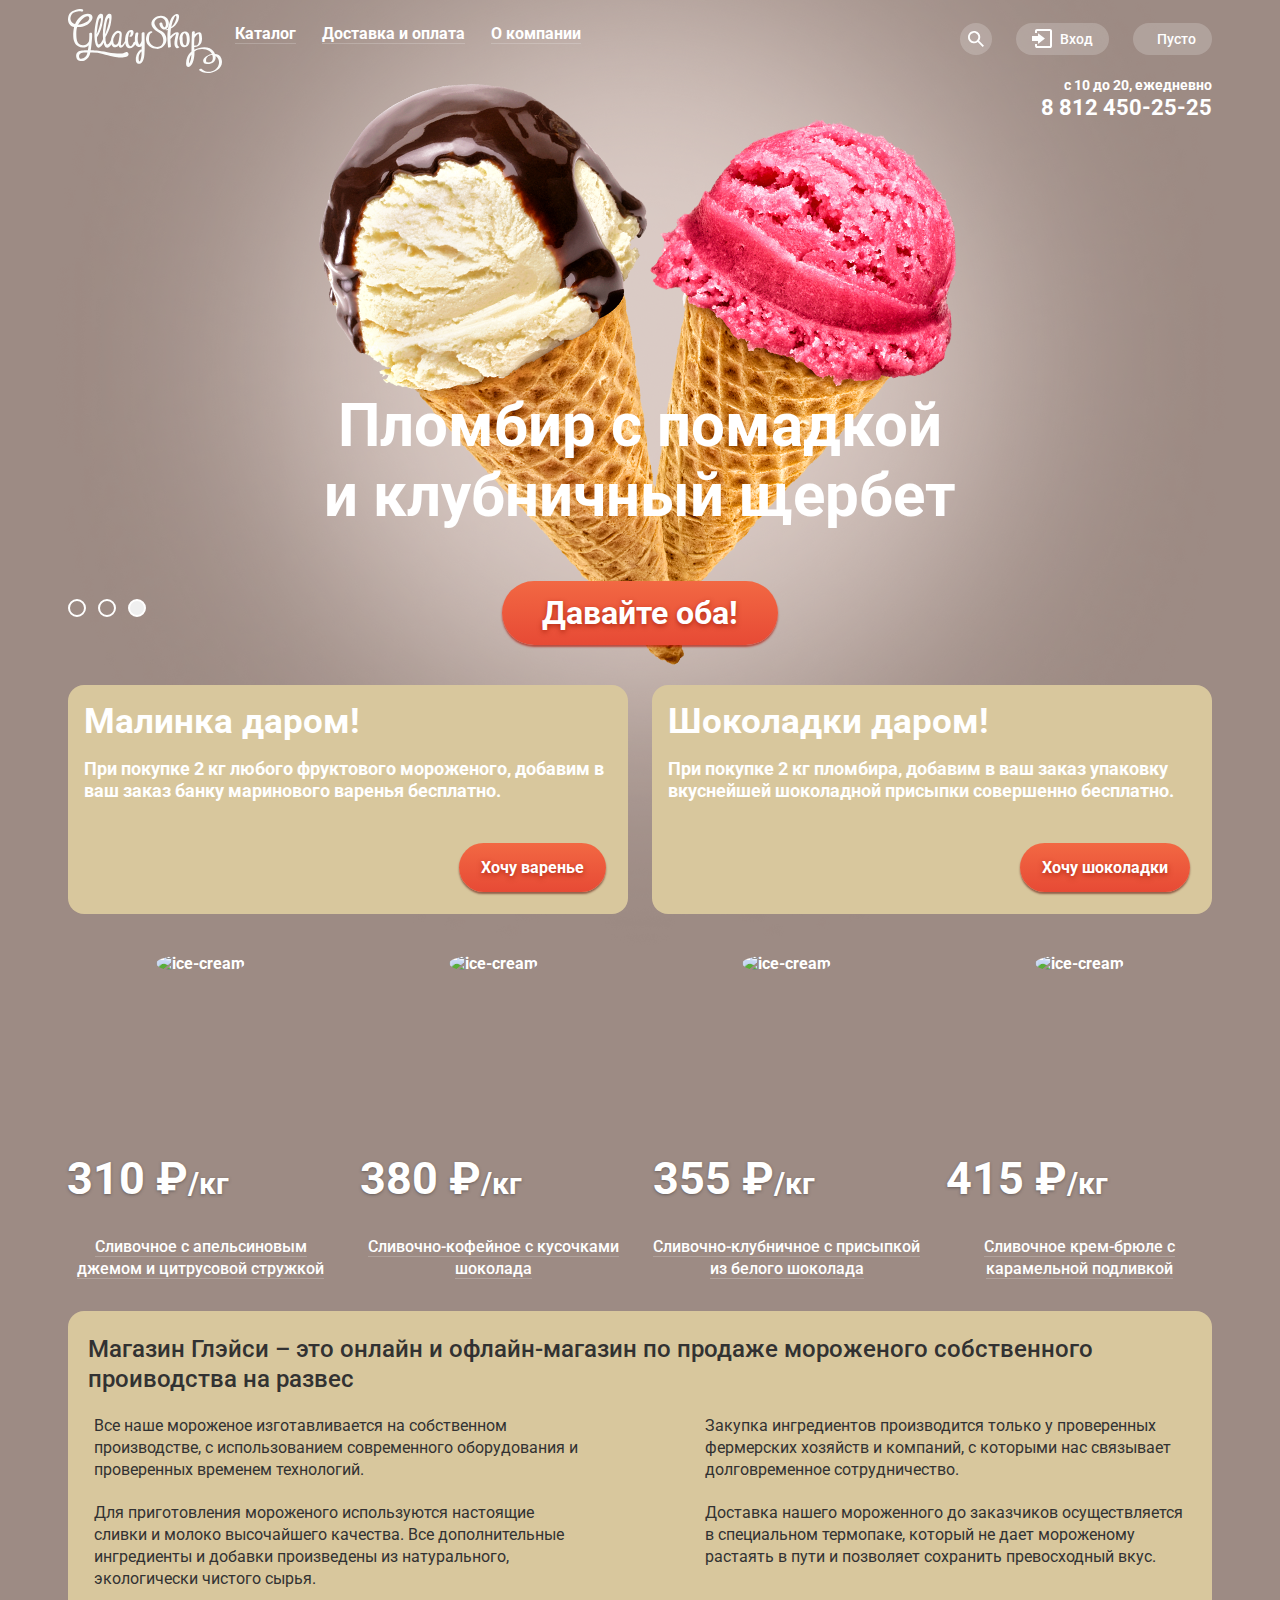
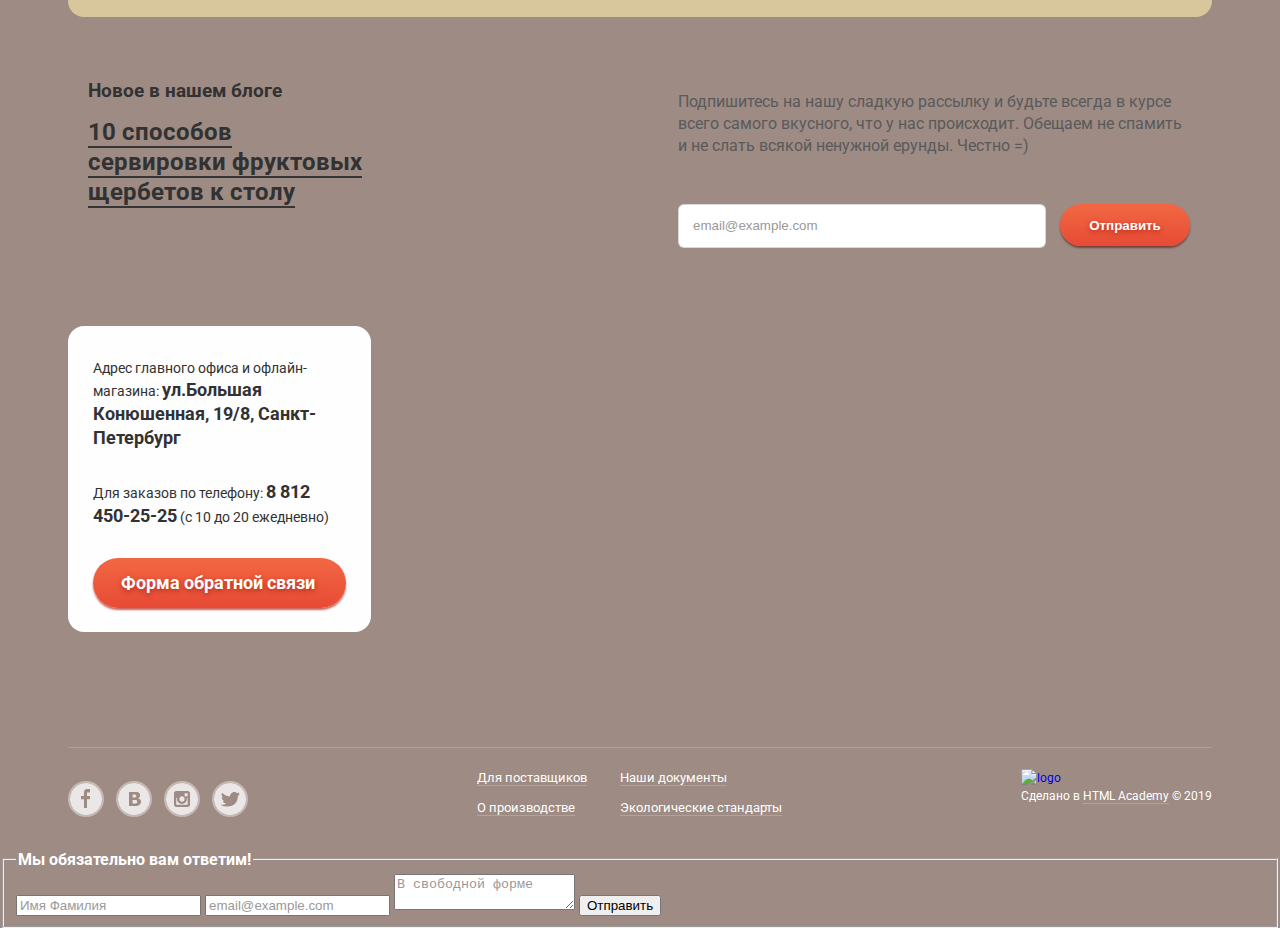
==== index.html @ 6322862e "Исправил недочеты от наставника 2" ====
<!DOCTYPE html>
<html lang="ru">
  <head>
    <meta charset="utf-8">
    <title>HTML Academy: Глейси</title>
    <link href="https://fonts.googleapis.com/css2?family=Roboto:wght@400;500;700&display=swap" rel="stylesheet">
    <link rel="stylesheet" href="css/normalize.css">
    <link rel="stylesheet" href="css/style.css">
  </head>
  <body>
    <div class="bg-image">
      <header>
        <div class="wrapper">
          <div class="container">
            <a>
              <img src="img/logo.svg" alt="logo" width="154" height="64">
            </a>
            <nav>
              <ul class="header-navigation">
                <li class="nav-items">
                  <a href="#" class="nav-item">Каталог</a>
                  <ul class="catalog-list">
                    <li><a href="#">Новинки</a></li>
                    <li><a href="catalog.html">Сливочное</a></li>
                    <li><a href="#">Щербеты</a></li>
                    <li><a href="#">Фруктовый лед</a></li>
                    <li><a href="#">Мелорин</a></li>
                  </ul>
                </li>
                <li class="nav-items">
                  <a href="#" class="nav-item">Доставка и оплата</a>
                </li>
                <li class="nav-items">
                  <a href="#" class="nav-item">О компании</a>
                </li>
              </ul>
            </nav>
            <nav>
              <ul class="header-login">
                <li class="header-search">
                  <a href="#" class="search"><span class="visually-hidden">Поиск</span></a>
                  <div>
                    <form action="https://echo.htmlacademy.ru" method="GET">
                      <label>
                        <input type="search" name="header_site-search" aria-label="Поиск по сайту" placeholder="Крем-брюле">
                      </label>
                    </form>
                  </div>
                </li>
                <li class="header-in-out">
                  <a href="#" class="exit">Вход</a>
                  <div>
                    <form action="https://echo.htmlacademy.ru" method="POST">
                      <label>
                        <input type="email" name="header_email" aria-label="Введите электронную почту" placeholder="Электронная почта" required>
                      </label>
                      <label>
                        <input type="password" name="header_password" aria-label="Введите пароль" placeholder="Пароль" required>
                      </label>
                      <button type="submit" class="btn">Войти</button>
                    </form>
                  </div>
                  <div>
                    <a href="#">Забыли пароль?</a>
                    <a href="#">Новая регистрация</a>
                  </div>
                </li>
                <li class="header-pay">
                  <a href="#" class="box">Пусто</a>
                </li>
              </ul>
            </nav>
            <div class="time">
              <p>с 10 до 20, ежедневно</p>
              <a href="tel 88124502525">8 812 450-25-25</a>
            </div>
          </div>
        </div>
      </header>
      <main>
        <div class="wrapper">
          <section class="slider">
            <div class="slide slide1">
              <h2>Пломбир с помадкой и клубничный щербет</h2>
              <a href="#" class="btn  btn-large">Давайте оба!</a>
            </div>
            <div class="slide slide2">
              <h2 class="promo-slider__slide-title">Шоколадный пломбир и лимонный сорбет</h2>
              <a href="#" class="btn  btn-large">Давайте оба!</a>
            </div>
            <div class="slide slide3">
              <h2>Крем-брюле и пломбир с малиновым джемом</h2>
              <a href="#" class="btn  btn-large">Давайте оба!</a>
            </div>
            <div class="slider-btn">
              <button class="btn-slider1"></button>
              <button class="btn-slider2"></button>
              <button class="btn-slider3"></button>
            </div>
          </section>
          <section class="sentences">
            <h3 class="visually-hidden">Предложения</h3>
            <section class="stocks">
              <div class="stock1">
                <h3>Малинка даром!</h3>
                <p>При покупке 2 кг любого фруктового мороженого, добавим в ваш заказ банку маринового варенья бесплатно.</p>
                <a href="#" class="btn">Хочу варенье</a>
              </div>
              <div class="stock2">
                <h3>Шоколадки даром!</h3>
                <p>При покупке 2 кг пломбира, добавим в ваш заказ упаковку вкуснейшей шоколадной присыпки совершенно бесплатно.</p>
                <a href="#" class="btn">Хочу шоколадки</a>
              </div>
            </section>
            <div class="hit-products">
              <article class="hit-product-hover">
                <div class="hit-product">
                  <img src="img/cream1.jpg" alt="ice-cream">
                  <p>310 ₽<span>/кг</span></p>
                </div>
                <h4><a href="#" class="product-name">Сливочное с апельсиновым джемом и цитрусовой стружкой</a></h4>
                <a href="#" class="btn">Быстрый просмотр</a>
              </article>
              <article class="hit-product-hover">
                <div class="hit-product">
                  <img src="img/cream2.jpg" alt="ice-cream">
                  <p>380 ₽<span>/кг</span></p>
                </div>
                <h4><a href="#" class="product-name">Сливочно-кофейное с кусочками шоколада</a></h4>
                <a href="#" class="btn">Быстрый просмотр</a>
              </article>
              <article class="hit-product-hover">
                <div class="hit-product">
                  <img src="img/cream3.jpg" alt="ice-cream">
                  <p>355 ₽<span>/кг</span></p>
                </div>
                <h4><a href="#" class="product-name">Сливочно-клубничное с присыпкой из белого шоколада</a></h4>
                <a href="#" class="btn">Быстрый просмотр</a>
              </article>
              <article class="hit-product-hover">
                <div class="hit-product">
                  <img src="img/cream4.jpg" alt="ice-cream">
                  <p>415 ₽<span>/кг</span></p>
                </div>
                <h4><a href="#" class="product-name">Сливочное крем-брюле с карамельной подливкой</a></h4>
                <a href="#" class="btn">Быстрый просмотр</a>
              </article>
            </div>
          </section>
          <section class="advantages">
            <h2>Магазин Глэйси – это онлайн и офлайн-магазин по продаже мороженого собственного проиводства на развес</h2>
            <div class="advantages-flex">
              <div class="advantage advantage1">
                <p>Все наше мороженое изготавливается на собственном производстве, с использованием современного оборудования и проверенных временем технологий.</p>
              </div>
              <div class="advantage advantage2">
                <p>Закупка ингредиентов производится только у проверенных фермерских хозяйств и компаний, с которыми нас связывает долговременное сотрудничество.</p>
              </div>
              <div class="advantage advantage3">
                <p>Для приготовления мороженого используются настоящие сливки и молоко высочайшего качества. Все дополнительные ингредиенты и добавки произведены из натурального, экологически чистого сырья.</p>
              </div>
              <div class="advantage advantage4">
                <p>Доставка нашего мороженного до заказчиков осуществляется в специальном термопаке, который не дает мороженому растаять в пути и позволяет сохранить превосходный вкус.</p>
              </div>
            </div>
          </section>
          <section class="news">
            <article class="blog">
              <div class="blog-content">
                <h3>Новое в нашем блоге</h3>
                <a href="#">10 способов сервировки фруктовых щербетов к столу</a>
              </div>
            </article>
            <div class="mailing">
              <form action="https://echo.htmlacademy.ru" method="GET">
                <p>Подпишитесь на нашу сладкую рассылку и будьте всегда в курсе всего самого вкусного, что у нас происходит. Обещаем не спамить и не слать всякой ненужной ерунды. Честно =)</p>
                <label>
                  <input type="email" name="email" aria-label="Введите свой электронную почту" placeholder="email@example.com" required>
                </label>
                <button type="submit" class="btn">Отправить</button>
              </form>
            </div>
          </section>
        </div>
        <section class="contacts">
          <h2 class="visually-hidden">Контакты</h2>
          <div class="contact-map">
            <script type="text/javascript" charset="utf-8" async src="https://api-maps.yandex.ru/services/constructor/1.0/js/?um=constructor%3A87b4575840cdf909043ac2d3f40b98e0a530aadc532932ff86e1c0323d2ba140&amp;width=100%25&amp;height=430&amp;lang=ru_RU&amp;scroll=true"></script>
          </div>
          <div class="wrapper">
            <div class="contact-adress">
              <p>Адрес главного офиса и офлайн-магазина: <strong>ул.Большая Конюшенная, 19/8, Санкт-Петербург</strong></p>
              <p>Для заказов по телефону: <b>8 812 450-25-25</b> (с 10 до 20 ежедневно)</p>
              <a href="#" class="btn btn-large">Форма обратной связи</a>
            </div>
          </div>
        </section>
      </main>
      <footer class="footer">
        <div class="wrapper">
          <section>
            <h4 class="visually-hidden">Соц. сети</h4>
            <div class="social">
                <a href="#" class="social-fb social-hover"></a>
                <a href="#" class="social-vk social-hover"></a>
                <a href="#" class="social-inst social-hover"></a>
                <a href="#" class="social-twit social-hover"></a>
            </div>
          </section>
          <section class="footer-navigation">
            <h4 class="visually-hidden">Важно знать</h4>
            <ul>
              <li><a href="#">Для поставщиков</a></li>
              <li><a href="#">Наши документы</a></li>
              <li><a href="#">О производстве</a></li>
              <li><a href="#">Экологические стандарты</a></li>
            </ul>
          </section>
          <div class="html-academy">
            <a href="https://htmlacademy.ru/intensive/htmlcss"><img src="img/logo-foot.svg" alt="logo"></a>
            <p>Сделано в <a href="https://htmlacademy.ru/intensive/htmlcss">HTML Academy</a> © 2019</p>
          </div>
        </div>
      </footer>
      <form action="https://echo.htmlacademy.ru" method="GET">
        <fieldset>
          <legend>Мы обязательно вам ответим!</legend>
          <label>
            <input type="text" name="popap_full-name" aria-label="Введите свое Имя Фамилию" placeholder="Имя Фамилия">
          </label>
          <label>
            <input type="email" name="popap_email" aria-label="Введите свой электронную почту" placeholder="email@example.com">
          </label>
          <textarea name="popap_textarea" placeholder="В свободной форме"></textarea>
          <button type="submit">Отправить</button>
        </fieldset>
      </form>
    </div>
  </body>
</html>
---- css/style.css ----
:root {
  --bg-color: #9D8B84;
  --basic-white: #F8F7F4;
  --dark-white: #FEFEFE;
  --normal-white: #FFFFFF;
  --pattern: #323232;
  --blog: #323232;
  --stub: rgb(216, 199, 157);
  --mailling: #5A5A5A;
  --map: #323232;
  --nav-active: #EDEDED;
  --hover-modal: #E84D37;
  --hover-a: #FFBC9E;
}

.visually-hidden {
  position: absolute;
  width: 1px;
  height: 1px;
  margin: -1px;
  border: 0;
  padding: 0;
  white-space: nowrap;
  clip-path: inset(100%);
  clip: rect(0 0 0 0);
  overflow: hidden;
}

*, *::before, *::after {
  box-sizing: border-box;
}

::-webkit-input-placeholder {color:#999999; opacity:1;}/* webkit */
::-moz-placeholder          {color:#999999; opacity:1;}/* Firefox 19+ */
:-moz-placeholder           {color:#999999; opacity:1;}/* Firefox 18- */
:-ms-input-placeholder      {color:#999999; opacity:1;}/* IE */

/* Global */

body {
  margin: 0;
  padding: 0;
  font-family: 'Roboto', "Verdana", sans-serif;
  font-size: 16px;
  font-style: normal;
  font-weight: bold;
  color: var(--normal-white);
  background-color: var(--bg-color);
  min-width: 1200px;
}

a {
  text-decoration: none;
}

img {
  max-width: 100%;
  height: auto;
}

.wrapper {
  padding-top: 9px;
  width: calc(1200px - 56px);
  margin: 0 auto;
}

.bg-image {
  background-image: url(../img/ice-cream1.png);
  background-repeat: no-repeat;
  background-position: top center;
}

/*Navigation*/

.container {
  display: grid;
  grid-template-columns: max-content 1fr 252px;
}

.header-navigation {
  list-style: none;
  line-height: 18px;
  padding: 0;
  display: flex;
  flex-wrap: wrap;
}

.nav-items {
  margin-right: 8px;
  margin-right: 13px;
  margin-left: 13px;
  margin-bottom: 15px;
}

.nav-item {
  border-bottom: 1px solid rgba(255, 255, 255, 0.2);
  color: var(--normal-white);
}

.nav-items .active {
  color: var(--normal-white);
  background-color: var(--hover-modal);
  border-radius: 26px;
  padding: 7px 13px 7px 13px;
  margin-right: -13px;
  margin-left: -13px;
}

.nav-item:hover,
.nav-item .active:hover {
  background-color: var(--normal-white);
  border-radius: 26px;
  color: var(--blog);
  font-weight: bold;
  font-size: 16px;
  line-height: 18px;
  padding: 7px 13px 7px 13px;
  margin-right: -13px;
  margin-left: -13px;
}

.nav-item:active {
  background: var(--nav-active);
  box-shadow: inset 0px 2px 1px #696969;
}

.catalog-list {
  display: none;
  list-style: none;
}

.header-search div {
  display: none;
}

.header-login {
  list-style: none;
  font-weight: 500;
  font-size: 14px;
  line-height: 16px;
  display: flex;
  justify-content: space-between;
  padding: 0;
}

.search {
  background-color: rgba(255, 255, 255, 0.2);
  border-radius: 20px;
  color: var(--normal-white);
  padding: 8px 8px 6px 8px;
  display: flex;
  align-items: center;
  height: 32px;
}

.search::before {
  content: url(../img/search.svg);
}

.search:hover,
.exit:hover,
.box:hover {
  background-color: rgba(255, 255, 255, 1);
  color: var(--blog);
}

.search:hover::before {
  content: url(../img/search-hover.svg);
}

.exit:hover::before {
  content: url(../img/exit-hover.svg);
}
.box:hover::before {
  content: url(../img/box-hover.svg);
}

.exit {
  background: rgba(255, 255, 255, 0.2);
  border-radius: 20px;
  padding: 6px 16px 7px 16px;
  height: 100%;
  vertical-align: middle;
  color: var(--normal-white);
  display: flex;
  align-items: center;
  height: 32px;
}

.box {
  display: flex;
  align-items: center;
  height: 32px;
  background: rgba(255, 255, 255, 0.2);
  border-radius: 20px;
  padding: 6px 16px 7px 16px;
  color: var(--normal-white);
}

.box::before {
  content: url(../img/basket.svg);
  margin-right: 8px;
  margin-top: auto;
}

.box-full::before {
  content: url(../img/box-full.svg);
}

.box-full:hover::before {
  content: url(../img/basket-full.svg);
}

.header-in-out div {
  display: none;
}

.exit::before {
  content: url(../img/exit.svg);
  margin-right: 8px;
  margin-top: auto;
}


.header-pay div {
  display: none;
}

.time {
  min-height: 45px;
  grid-column-end: -1;
  display: flex;
  flex-wrap: wrap;
  justify-content: flex-end;
}

.time p {
  font-size: 14px;
  line-height: 16px;
  margin: 0;

}

.time a {
  color: var(--normal-white);
  font-size: 22px;
  line-height: 24px;
}

.finding {
  min-height: 20px;
  width: 267px;
  margin-bottom: 5px;
  font-weight: normal;
  font-size: 14px;
  line-height: 16px;
}

.find a {
  color: var(--normal-white);
}

.find a[href]:hover {
  color: var(--hover-a);
  border-bottom: 1px solid rgba(255, 188, 158, 0.3);
}

.find {
  display: flex;
  list-style: none;
  margin: 0;
  padding: 0;
  margin-top: -28px;
  margin-left: -9px;
}

.find li::before {
  content: "»";
  margin-left: 8px;
  margin-right: 8px;
  color: var(--normal-white);
}

.find li:first-child::before {
  content: none;
}

.find a[href] {
  border-bottom: 1px solid rgba(255, 255, 255, 0.2);
}

/*Slider*/

.slider {
  position: relative;
  padding-top: 210px;
}

.slide {
  text-align: center;
  width: 648px;
  margin: 0 auto;
}

.slide2,
.slide3 {
  display: none;
}

.slider a {
  font-size: 32px;
  line-height: 44px;
}

.slider h2 {
  font-size: 60px;
  line-height: 70px;
  text-align: center;
}

.slider-btn {
  position: absolute;
  bottom: 27px;
  left: 0;
}

.slider-btn button:hover {
  background-color: rgba(255, 255, 255, 0.4);
}

.btn-slider1 {
  display: inline-block;
  width: 18px;
  height: 18px;
  margin-right: 8px;
  vertical-align: top;
  background-color: transparent;
  border: 2px solid #ffffff;
  border-radius: 50%;
  cursor: pointer;
}

.btn-slider2 {
  display: inline-block;
  width: 18px;
  height: 18px;
  margin-right: 8px;
  vertical-align: top;
  background-color: transparent;
  border: 2px solid #ffffff;
  border-radius: 50%;
  cursor: pointer;
}

.btn-slider3 {
  display: inline-block;
  width: 18px;
  height: 18px;
  margin-right: 8px;
  vertical-align: top;
  background-color: ar(--normal-white);;
  border: 2px solid #ffffff;
  border-radius: 50%;
  cursor: pointer;
}

/*buttons*/

.btn {
  display: inline-block;
  text-decoration: none;
  font-weight: bold;
  background: linear-gradient(180deg, #F26843 0%, #E74A35 100%);
  box-shadow: 0px 2px 2px rgba(85, 8, 0, 0.54);
  border-radius: 70px;
  color: var(--normal-white);
  text-shadow: 0px 2px 5px rgba(160, 32, 11, 0.76);
}

.btn:hover {
  background: linear-gradient(0deg, rgba(255, 255, 255, 0.2), rgba(255, 255, 255, 0.2)), linear-gradient(180deg, #F26843 0%, #E74A35 100%);
  box-shadow: 0px 1px 2px #AC1000;
}

.btn:active {
  background: linear-gradient(0deg, rgba(0, 0, 0, 0.07), rgba(0, 0, 0, 0.07)), linear-gradient(180deg, #F26843 0%, #E74A35 100%);
  box-shadow: inset 0px 2px 2px #942718;

}

.btn-large {
  box-shadow: 0px 2px 2px rgba(172, 16, 0, 0.64);
  border-radius: 70px;
}

.btn-large:hover {
  box-shadow: 0px 2px 2px #AC1000;
}

.btn-large:active {
  box-shadow: inset 0px 2px 2px #942718;
}

/*STOKS*/

.stocks {
  margin-top: 40px;
  display: flex;
  justify-content: space-between;
}

.slider .btn-large {
  padding: 10px 40px;
}

.stocks a {
  padding: 15px 22px;
  position: absolute;
  bottom: 22px;
  right: 22px;
}

.stocks h3 {
  font-size: 35px;
  line-height: 41px;
  margin: 0;
  margin-bottom: 16px;
}

.stocks p {
  font-size: 18px;
  line-height: 22px;
  margin: 0;
}

.stock1,
.stock2 {
  padding: 16px 22px 22px 16px;
  position: relative;
}

.stock1 {
  background-color: var(--stub);
  background-image: url(../img/raspberry.jpg);
  background-repeat: no-repeat;
  border-radius: 16px;
  width: 560px;
  height: 229px;
}

.stocks a {
  margin-top: 42px;
}

.stock2 {
  background-color: var(--stub);
  background-image: url(../img/chocolate.jpg);
  background-repeat: no-repeat;
  border-radius: 16px;
  width: 560px;
  height: 229px;
}

/*products*/

.hit-products {
  display: flex;
  justify-content: center;
}

.hit-product {
  position: relative;
  height: 267px;
}

.hit-product::before {
  content: url(../img/hit.png);
  position: absolute;
  top: 0;
  left: 0;
}

.hit-product img {
  border-radius: 50%;
}

.hit-product p {
  position: absolute;
  bottom: 0;
  left: 0;
  margin: 0;
  margin-bottom: 20px;
  font-size: 45px;
  line-height: 45px;
  text-shadow: 0px 1px 3px rgba(49, 50, 53, 0.5);
}

.hit-product span {
  font-size: 30px;
  line-height: 35px;
}

.hit-product-hover h4{
  width: 267px;
  margin-top: 15px;
  margin-bottom: 11px;
}

.product-name {
  font-weight: 500;
  font-size: 16px;
  line-height: 22px;
  border-bottom: 1px solid rgba(255, 255, 255, 0.2);
  color: var(--normal-white);
}

.product-name:hover {
  color: var(--hover-a);
  border-bottom: 1px solid rgba(255, 188, 158, 0.3);
}

.hit-product-hover .btn {
  content: "";
  display: none;
  position: absolute;
  font-size: 18px;
  line-height: 24px;
  width: 200px;
  height: 44px;
  padding: 12px 16px;
  left: 0;
  right: 0;
  margin: auto;
}

.hit-product-hover:hover .btn {
  display: block;
}

.hit-product-hover {
  position: relative;
  z-index: 2;
  right: -13px;
  vertical-align: top;
  text-align: center;
  margin-bottom: 20px;
  margin-right: 26px;
  margin-top: 40px;
}

.hit-product-hover::before {
  content: "";
  position: absolute;
  z-index: -1;
  width: 293px;
  height: 402px;
  background-color: rgba(255, 255, 255, 0.3);
  border-radius: 5px;
  display: none;
  box-shadow: 0 20px 30px rgba(0, 0, 0, 0.15);
  top: -5px;
  left: -13px;
}

.hit-product-hover:hover::before {
  display: block;
}


/*edge*/

.advantages {
  position: relative;
  background-image: url(../img/pattern.jpg);
  background-color: var(--stub);
  background-repeat: repeat no-repeat;
  min-height: 306px;
  border-radius: 16px;
  color: var(--pattern);
  padding: 23px 20px;
}

.advantages h2 {
  font-weight: 500;
  font-size: 24px;
  line-height: 30px;
  margin: 0;
}

.advantages-flex p {
  font-weight: normal;
  font-size: 16px;
  line-height: 22px;
  margin: 0;
  margin-top: 21px;
  width: calc(540px - 53px);
}

.advantage {
  display: flex;
}

.advantage1::before {
  margin-right: 6px;
  margin-top: 7px;
  content: url(../img/ice-cream-icon.svg);
}

.advantage2::before {
  margin-right: 6px;
  margin-top: 7px;
  content: url(../img/cow-icon.svg);
}

.advantage3::before {
  margin-right: 6px;
  margin-top: 7px;
  content: url(../img/leaf-icon.svg);
}

.advantage4::before {
  margin-right: 6px;
  margin-top: 7px;
  content: url(../img/temp-icon.svg);
}

.advantages-flex {
  display: flex;
  flex-wrap: wrap;
  justify-content: space-between;
}

/* news */

.news {
  display: flex;
  justify-content: space-between;
  margin-top: 40px;
}

/*BLOG*/

.blog {
  background-image: url(../img/strawberry.jpg);
  background-repeat: no-repeat;
  border-radius: 16px;
  width: 560px;
  height: 220px;
  color: var(--blog);
  padding-top: 23px;
  padding-left: 20px;
}

.blog h3 {
  margin: 0;
  margin-bottom: 15px;;
}

.blog a {
  color: var(--blog);
  border-bottom: 2px solid #353535;
  font-size: 24px;
  line-height: 30px;
}

.blog-content {
  max-width: 287px;
  max-height: 77px;
}

.blog a:hover {
  color: var(--hover-modal);
  border-bottom: 2px solid rgba(255, 188, 158, 0.3);
}

/*mailing*/

.mailing {
  background-image: url(../img/mail-background.png);
  border-radius: 16px;
  background-repeat: no-repeat;
  color: var(--mailling);
  padding: 34px 22px 41px 26px;
  font-weight: normal;
  font-size: 16px;
  line-height: 22px;
  width: 560px;
  height: 220px;
}

.mailing p {
  margin: 0;
  margin-bottom: 47px;
}

.mailing .btn {
  padding: 14px 19px 13px 19px;
  border: none;
  color: var(--normal-white);
  margin-left: 10px;
  margin-right: 0;
  width: 130px;
}

.mailing input {
  width: 368px;
  height: 44px;
  border-radius: 6px;
  border: 1px solid rgba(178, 178, 178, 0.52);
  padding-left: 14px;
}

.mailing input:hover {
  border: 2px solid rgba(178, 178, 178, 0.52);
  padding-left: 13px;
}

.mailing input:focus {
  outline: none;
  border: 2px solid rgba(46, 136, 228, 0.52);
  padding-left: 13px;
}

.contacts {
  position: relative;
  min-height: 430px;
  margin-top: 40px;
}

.contact-map {
  background-image: url(../img/map.png);
  background-repeat: no-repeat;
  height: 430px;
  position: absolute;
  height: 100%;
  width: 100%;
}

.contact-adress {
  background-color: var(--dark-white);
  font-weight: normal;
  font-size: 14px;
  line-height: 20px;
  color: var(--map);
  width: 303px;
  height: 306px;
  border-radius: 16px;
  position: relative;
  padding: 32px 25px;
}

.contact-adress p {
  margin: 0;
}

.contact-adress strong,
.contact-adress b {
  font-weight: bold;
  font-size: 18px;
  line-height: 24px;
}

.contact-adress p {
  margin-bottom: 30px;
}


.contact-adress a {
  padding: 13px 28px;
  width: 253px;
  font-weight: bold;
  font-size: 18px;
  line-height: 24px;
}

/* footer */

.footer {
  height: 103px;
}

.footer .wrapper {
  padding: 0;
  display: flex;
  justify-content: space-between;
  align-items: center;
  border-top: 1px solid rgba(255, 255, 255, 0.2);
  height: 100%;
}

.social {
  display: flex;
  height: 36px;
}

.social-hover {
  border: 2px solid rgba(255, 255, 255, 0.5);
  border-radius: 50%;
  margin-right: 12px;
  opacity: 0.8;
}

.social-hover:active {
  border: 2px solid rgba(255, 255, 255, 0.7);
}

.social-hover:hover {
  opacity: 1;
}

.social-fb::before {
  content: url(../img/facebook.svg);
}

.social-vk::before {
  content: url(../img/vk.svg);
}

.social-inst::before {
  content: url(../img/inst.svg);
}

.social-twit::before {
  content: url(../img/twitter.svg);
}

.footer-navigation ul {
  padding: 0;
  list-style: none;
  margin: 0;
  display: flex;
  flex-wrap: wrap;
}

.footer-navigation li {
  min-width: 143px;
  margin-bottom: 12px;
  position: relative;
}

.footer-navigation a {
  border-bottom: 1px solid rgba(255, 255, 255, 0.2);
  color: var(--normal-white);
}

.footer-navigation {
  max-width: 327px;
  font-weight: 400;
  font-size: 13px;
  line-height: 18px;
  }

.footer-navigation a::before {
  content: url(../img/heart.svg);
  position: absolute;
  top: 2px;
  left: -21px;
  display: none;
}

.footer-navigation a:hover::before {
  display: block;
}

.footer-navigation li:hover {
  font-weight: 700;
}

.html-academy {
  font-weight: normal;
  font-size: 12px;
  line-height: 18px;
  height: 60px;
  width: 191px;
}

.html-academy p {
  margin: 0;
}

.html-academy a:last-child {
  color: var(--normal-white);
  border-bottom: 1px solid rgba(255, 255, 255, 0.2);
}
.html-academy a:last-child:hover {
  color: var(--hover-a);
  border-bottom: 1px solid rgba(255, 188, 158, 0.3);
}
/* ------------ */
/* CATALOG.HTML */
/* ------------ */


.main-title {
  font-size: 35px;
  line-height: 41px;
  margin: 0;
}


.products {
  display: flex;
  justify-content: center;
}

.line1:hover,
.line2:hover,
.line3:hover {
  position: relative;
  z-index: 3;
}

.product {
  position: relative;
  height: 267px;
}

.product img {
  border-radius: 50%;
}

.product p {
  position: absolute;
  bottom: 0;
  left: 0;
  margin: 0;
  margin-bottom: 20px;
  font-size: 45px;
  line-height: 45px;
  text-shadow: 0px 1px 3px rgba(49, 50, 53, 0.5);
}

.product span {
  font-size: 30px;
  line-height: 35px;
}

.product-hover h4{
  width: 267px;
  margin-top: 15px;
  margin-bottom: 11px;
}

.product-name {
  font-weight: 500;
  font-size: 16px;
  line-height: 22px;
  border-bottom: 1px solid rgba(255, 255, 255, 0.2);
  color: var(--normal-white);
}

.product-hover .btn {
  content: "";
  display: none;
  position: absolute;
  font-size: 18px;
  line-height: 24px;
  width: 200px;
  height: 44px;
  padding: 12px 16px;
  left: 0;
  right: 0;
  margin: auto;
}

.product-hover:hover .btn {
  display: block;
}

.product-hover {
  position: relative;
  z-index: 2;
  right: -13px;
  vertical-align: top;
  text-align: center;
  margin-bottom: 20px;
  margin-right: 26px;
}

.product-hover::before {
  content: "";
  position: absolute;
  z-index: -1;
  width: 293px;
  height: 402px;
  background-color: rgba(255, 255, 255, 0.3);
  border-radius: 5px;
  display: none;
  box-shadow: 0 20px 30px rgba(0, 0, 0, 0.15);
  top: -5px;
  left: -13px;
}

.product-hover:hover::before {
  display: block;
}

.pages-swich {
  margin-top: 80px;
  margin-bottom: 30px;
  margin-left: auto;
  width: 194px;
}

.pages-swich a:not(:first-child):not(:last-child) {
  color: var(--normal-white);
  font-weight: 500;
  font-size: 16px;
  line-height: 18px;
  margin-right: 4px;
  display: inline-block;
  width: 26px;
  height: 26px;
  padding: 4px 8px;
}

.pages-swich a:hover:not(:first-child):not(:last-child) {
  background-color: #fff;
  border-radius: 50%;
  color: var(--blog);
}

.pages-swich a:not([href]):not(:first-child):not(:last-child) {
  background-color: #fff;
  border-radius: 50%;
  color: var(--blog);
}

.arrow-left {
  content: "";
  display: inline-block;
  border-top: 1px solid rgba(255, 255, 255, 0.2);
  border-left: 1px solid rgba(255, 255, 255, 0.2);
  transform: rotate(-45deg);
  width: 9px;
  height: 9px;
}

.arrow-right {
  content: "";
  display: inline-block;
  border-top: 1px solid rgba(255, 255, 255, 1);
  border-right: 1px solid rgba(255, 255, 255, 1);
  transform: rotate(45deg);
  width: 9px;
  height: 9px;
}
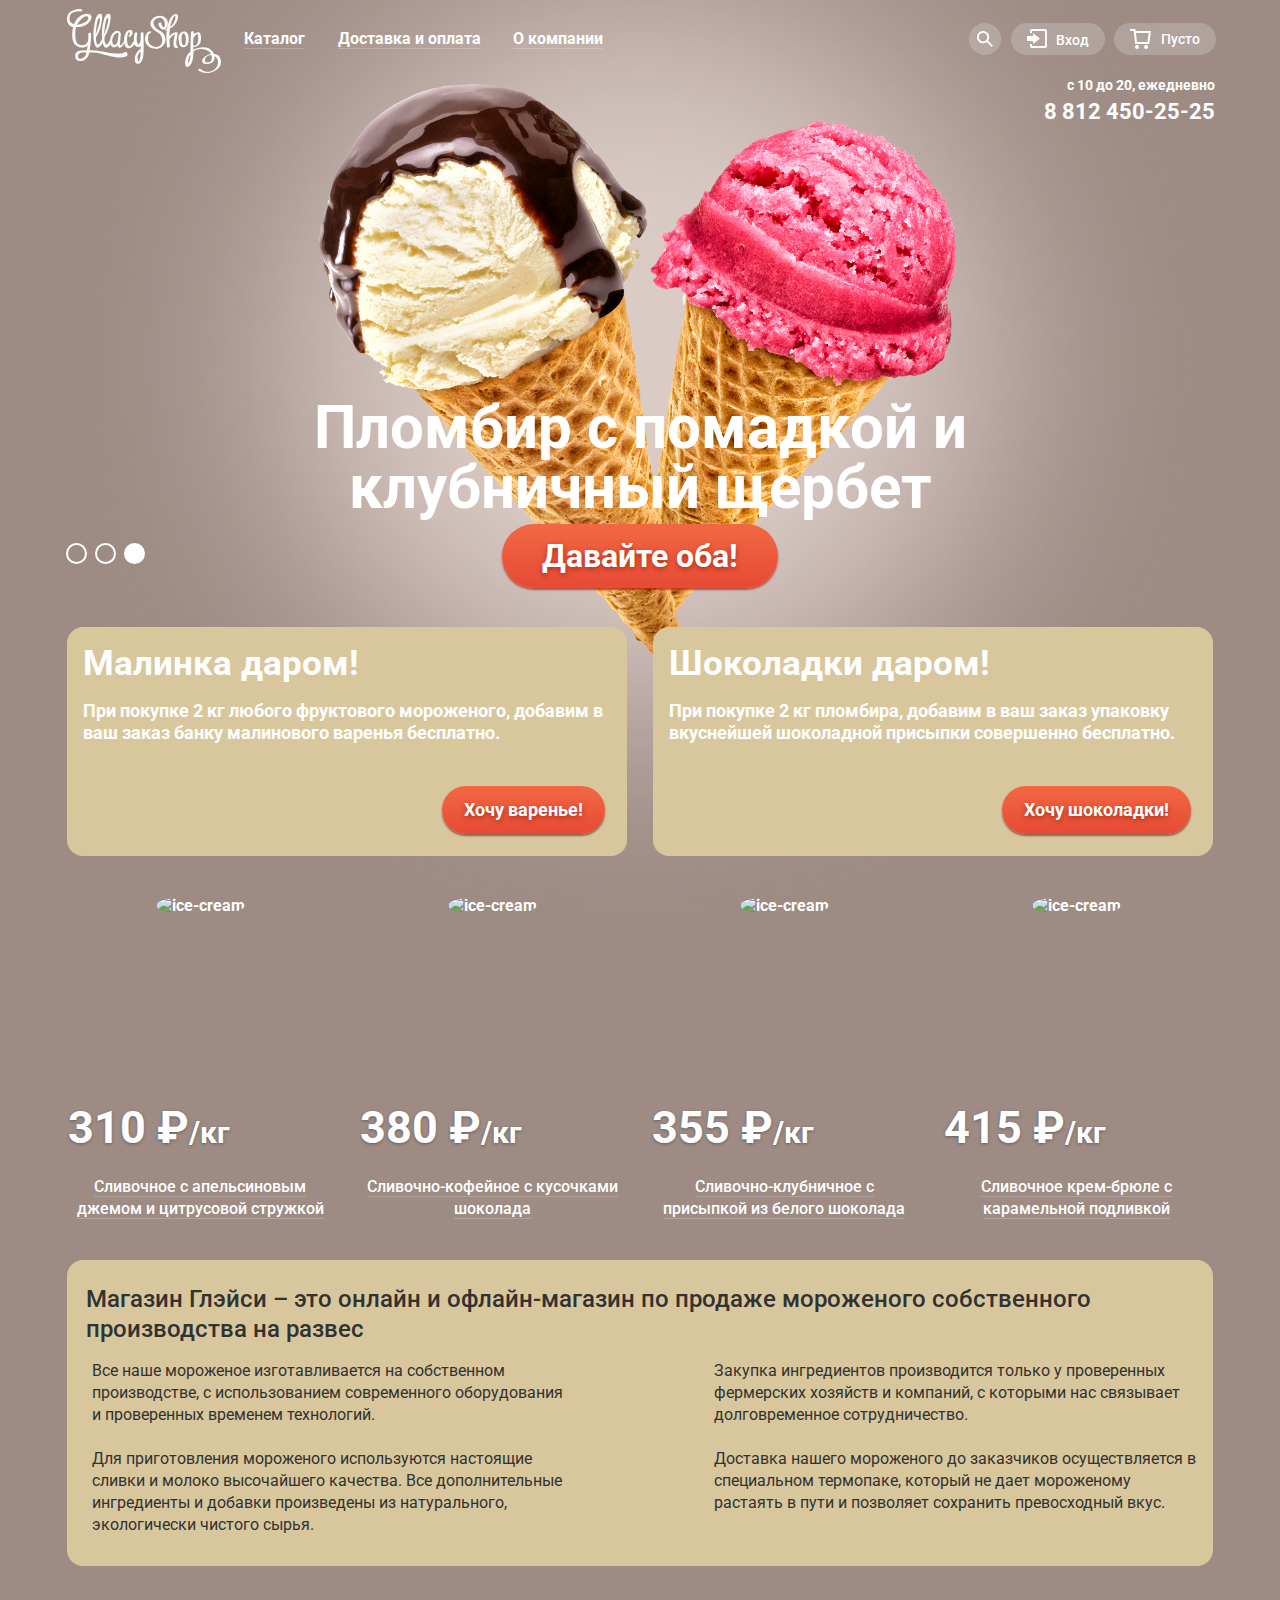
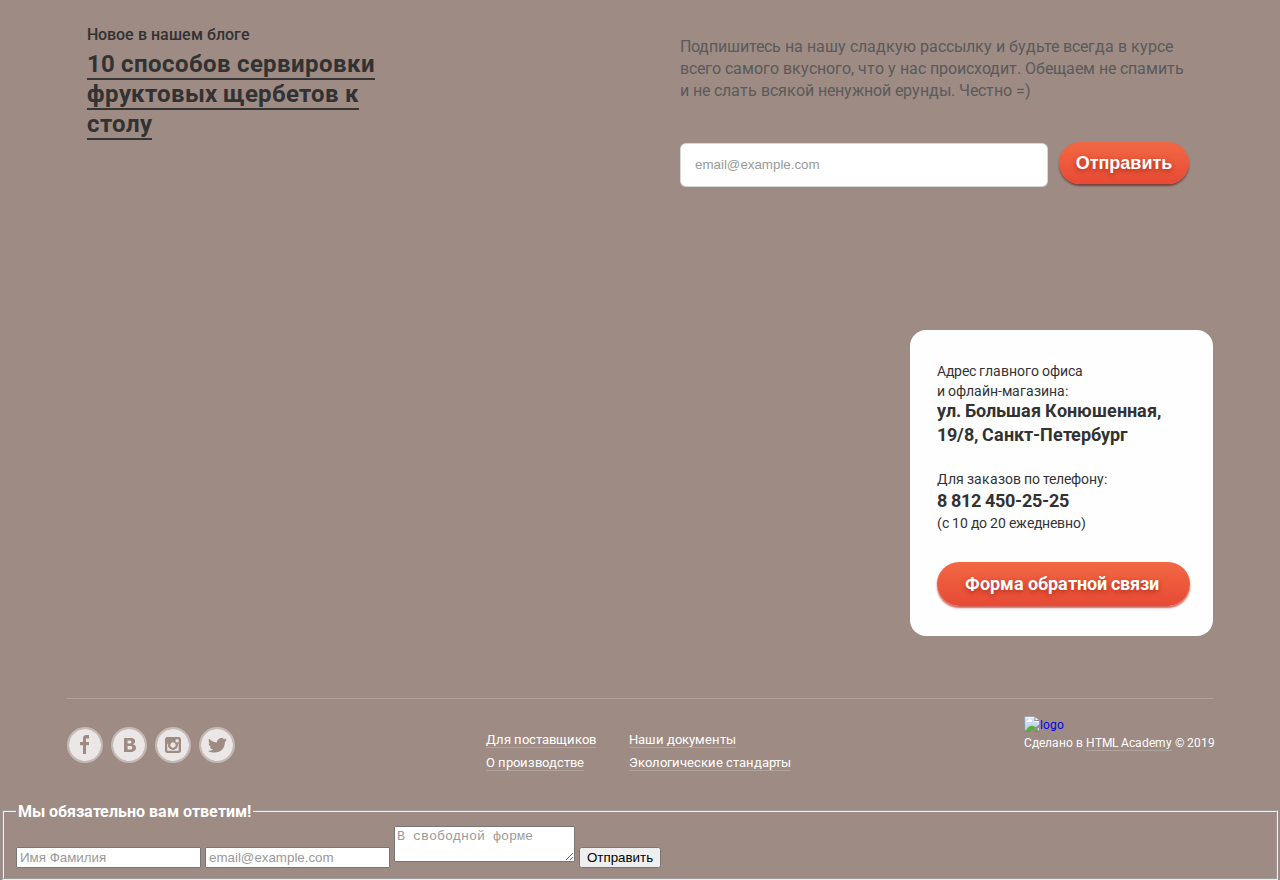
==== commit 2bbe5074: "Испарвил недочеты + модальное окно (каталог)" ====
--- a/index.html
+++ b/index.html
@@ -6,9 +6,11 @@
     <link href="https://fonts.googleapis.com/css2?family=Roboto:wght@400;500;700&display=swap" rel="stylesheet">
     <link rel="stylesheet" href="css/normalize.css">
     <link rel="stylesheet" href="css/style.css">
+    <link rel="preload" href="img/ice-cream1.png">
+    <link rel="preload" href="img/ice-cream2.png">
   </head>
   <body>
-    <div class="bg-image">
+    <div id="text" class="bg-image image3">
       <header>
         <div class="wrapper">
           <div class="container">
@@ -19,7 +21,7 @@
               <ul class="header-navigation">
                 <li class="nav-items">
                   <a href="#" class="nav-item">Каталог</a>
-                  <ul class="catalog-list">
+                  <ul class="header-menu">
                     <li><a href="#">Новинки</a></li>
                     <li><a href="catalog.html">Сливочное</a></li>
                     <li><a href="#">Щербеты</a></li>
@@ -38,7 +40,12 @@
             <nav>
               <ul class="header-login">
                 <li class="header-search">
-                  <a href="#" class="search"><span class="visually-hidden">Поиск</span></a>
+                  <a href="#" class="search">
+                    <svg width="16" height="16" viewBox="0 0 16 16" fill="none" xmlns="http://www.w3.org/2000/svg">
+                      <path d="M16 14.6652L11.0785 9.73294C11.9827 8.48188 12.3826 6.93501 12.1984 5.40134C12.0141 3.86767 11.2594 2.4601 10.0848 1.45982C8.91022 0.45954 7.40233 -0.0598191 5.86234 0.00548954C4.32234 0.0707981 2.86363 0.715966 1.77757 1.81212C0.691516 2.90827 0.0580813 4.3747 0.0038002 5.91849C-0.050481 7.46227 0.478388 8.96976 1.48476 10.1398C2.49113 11.3098 3.90092 12.0563 5.43251 12.2301C6.96409 12.4039 8.50472 11.9922 9.74663 11.0772L14.6586 16L16 14.6652ZM6.08152 10.3767C5.24079 10.3767 4.41895 10.1268 3.71991 9.65874C3.02087 9.19063 2.47604 8.5253 2.15431 7.74687C1.83258 6.96844 1.7484 6.11188 1.91241 5.28551C2.07643 4.45913 2.48128 3.70006 3.07576 3.10427C3.67024 2.50849 4.42766 2.10276 5.25223 1.93838C6.0768 1.77401 6.93149 1.85837 7.70822 2.1808C8.48495 2.50324 9.14883 3.04927 9.61591 3.74983C10.083 4.4504 10.3323 5.27404 10.3323 6.11661C10.3298 7.24568 9.88115 8.3278 9.08451 9.12618C8.28788 9.92456 7.20813 10.3742 6.08152 10.3767Z" fill="white"/>
+                    </svg>
+                    <span class="visually-hidden">Поиск</span>
+                  </a>
                   <div>
                     <form action="https://echo.htmlacademy.ru" method="GET">
                       <label>
@@ -48,7 +55,12 @@
                   </div>
                 </li>
                 <li class="header-in-out">
-                  <a href="#" class="exit">Вход</a>
+                  <a href="#" class="exit">
+                    <svg width="20" height="19" fill="none" xmlns="http://www.w3.org/2000/svg">
+                      <path d="M6.04 14.88l6.92-5.38-6.92-5.37v2.91H0v4.92h6.04v2.92z" fill="#fff"/><path d="M18 0H5a2 2 0 00-2 2v2h2V2h13v15H5v-2H3v2a2 2 0 002 2h13a2 2 0 002-2V2a2 2 0 00-2-2z" fill="#fff"/>
+                    </svg>
+                    <span>Вход</span>
+                  </a>
                   <div>
                     <form action="https://echo.htmlacademy.ru" method="POST">
                       <label>
@@ -66,13 +78,18 @@
                   </div>
                 </li>
                 <li class="header-pay">
-                  <a href="#" class="box">Пусто</a>
+                  <a href="#" class="box">
+                    <svg width="21" height="20" fill="none" xmlns="http://www.w3.org/2000/svg">
+                      <path d="M5.703 2l-.241-2H0v2h3.668l1.511 13h14.108L21 2H5.703zm11.8 11H6.973L5.965 4h12.727l-1.189 9zM7.034 20a2.008 2.008 0 002.015-2c0-1.105-.902-2-2.015-2a2.008 2.008 0 00-2.016 2c0 1.105.903 2 2.016 2zM16.103 20a2.008 2.008 0 002.015-2c0-1.105-.902-2-2.015-2a2.008 2.008 0 00-2.016 2c0 1.105.903 2 2.016 2z" fill="#fff"/>
+                    </svg>
+                    <span>Пусто</span>
+                  </a>
                 </li>
               </ul>
             </nav>
             <div class="time">
               <p>с 10 до 20, ежедневно</p>
-              <a href="tel 88124502525">8 812 450-25-25</a>
+              <a href="tel:88124502525">8 812 450-25-25</a>
             </div>
           </div>
         </div>
@@ -80,22 +97,22 @@
       <main>
         <div class="wrapper">
           <section class="slider">
-            <div class="slide slide1">
+            <div class="slide ">
+              <h2>Крем-брюле и пломбир с малиновым джемом</h2>
+              <a href="#" class="btn  btn-large">Давайте оба!</a>
+            </div>
+            <div class="slide ">
+              <h2 class="promo-slider__slide-title">Шоколадный пломбир и лимонный сорбет</h2>
+              <a href="#" class="btn  btn-large">Давайте оба!</a>
+            </div>
+            <div class="slide slide-current">
               <h2>Пломбир с помадкой и клубничный щербет</h2>
               <a href="#" class="btn  btn-large">Давайте оба!</a>
             </div>
-            <div class="slide slide2">
-              <h2 class="promo-slider__slide-title">Шоколадный пломбир и лимонный сорбет</h2>
-              <a href="#" class="btn  btn-large">Давайте оба!</a>
-            </div>
-            <div class="slide slide3">
-              <h2>Крем-брюле и пломбир с малиновым джемом</h2>
-              <a href="#" class="btn  btn-large">Давайте оба!</a>
-            </div>
             <div class="slider-btn">
-              <button class="btn-slider1"></button>
-              <button class="btn-slider2"></button>
-              <button class="btn-slider3"></button>
+              <button class="btn-slider"></button>
+              <button class="btn-slider"></button>
+              <button class="btn-slider current-btn"></button>
             </div>
           </section>
           <section class="sentences">
@@ -103,42 +120,42 @@
             <section class="stocks">
               <div class="stock1">
                 <h3>Малинка даром!</h3>
-                <p>При покупке 2 кг любого фруктового мороженого, добавим в ваш заказ банку маринового варенья бесплатно.</p>
-                <a href="#" class="btn">Хочу варенье</a>
+                <p>При покупке 2 кг любого фруктового мороженого, добавим в ваш заказ банку малинового варенья бесплатно.</p>
+                <a href="#" class="btn">Хочу варенье!</a>
               </div>
               <div class="stock2">
                 <h3>Шоколадки даром!</h3>
                 <p>При покупке 2 кг пломбира, добавим в ваш заказ упаковку вкуснейшей шоколадной присыпки совершенно бесплатно.</p>
-                <a href="#" class="btn">Хочу шоколадки</a>
+                <a href="#" class="btn">Хочу шоколадки!</a>
               </div>
             </section>
-            <div class="hit-products">
-              <article class="hit-product-hover">
-                <div class="hit-product">
+            <div class="products">
+              <article class="product-hover">
+                <div class="product hit-product">
                   <img src="img/cream1.jpg" alt="ice-cream">
                   <p>310 ₽<span>/кг</span></p>
                 </div>
                 <h4><a href="#" class="product-name">Сливочное с апельсиновым джемом и цитрусовой стружкой</a></h4>
                 <a href="#" class="btn">Быстрый просмотр</a>
               </article>
-              <article class="hit-product-hover">
-                <div class="hit-product">
+              <article class="product-hover">
+                <div class="product hit-product">
                   <img src="img/cream2.jpg" alt="ice-cream">
                   <p>380 ₽<span>/кг</span></p>
                 </div>
                 <h4><a href="#" class="product-name">Сливочно-кофейное с кусочками шоколада</a></h4>
                 <a href="#" class="btn">Быстрый просмотр</a>
               </article>
-              <article class="hit-product-hover">
-                <div class="hit-product">
+              <article class="product-hover">
+                <div class="product hit-product">
                   <img src="img/cream3.jpg" alt="ice-cream">
                   <p>355 ₽<span>/кг</span></p>
                 </div>
                 <h4><a href="#" class="product-name">Сливочно-клубничное с присыпкой из белого шоколада</a></h4>
                 <a href="#" class="btn">Быстрый просмотр</a>
               </article>
-              <article class="hit-product-hover">
-                <div class="hit-product">
+              <article class="product-hover">
+                <div class="product hit-product">
                   <img src="img/cream4.jpg" alt="ice-cream">
                   <p>415 ₽<span>/кг</span></p>
                 </div>
@@ -148,7 +165,7 @@
             </div>
           </section>
           <section class="advantages">
-            <h2>Магазин Глэйси – это онлайн и офлайн-магазин по продаже мороженого собственного проиводства на развес</h2>
+            <h2>Магазин Глэйси – это онлайн и офлайн-магазин по продаже мороженого собственного производства на развес</h2>
             <div class="advantages-flex">
               <div class="advantage advantage1">
                 <p>Все наше мороженое изготавливается на собственном производстве, с использованием современного оборудования и проверенных временем технологий.</p>
@@ -160,16 +177,15 @@
                 <p>Для приготовления мороженого используются настоящие сливки и молоко высочайшего качества. Все дополнительные ингредиенты и добавки произведены из натурального, экологически чистого сырья.</p>
               </div>
               <div class="advantage advantage4">
-                <p>Доставка нашего мороженного до заказчиков осуществляется в специальном термопаке, который не дает мороженому растаять в пути и позволяет сохранить превосходный вкус.</p>
+                <p>Доставка нашего мороженого до заказчиков осуществляется в специальном термопаке, который не дает мороженому растаять в пути и позволяет сохранить превосходный вкус.</p>
               </div>
             </div>
           </section>
           <section class="news">
+            <h2 class="visually-hidden">Новости</h2>
             <article class="blog">
-              <div class="blog-content">
-                <h3>Новое в нашем блоге</h3>
-                <a href="#">10 способов сервировки фруктовых щербетов к столу</a>
-              </div>
+              <h3>Новое в нашем блоге</h3>
+              <a href="#">10 способов сервировки фруктовых щербетов к столу</a>
             </article>
             <div class="mailing">
               <form action="https://echo.htmlacademy.ru" method="GET">
@@ -189,8 +205,11 @@
           </div>
           <div class="wrapper">
             <div class="contact-adress">
-              <p>Адрес главного офиса и офлайн-магазина: <strong>ул.Большая Конюшенная, 19/8, Санкт-Петербург</strong></p>
-              <p>Для заказов по телефону: <b>8 812 450-25-25</b> (с 10 до 20 ежедневно)</p>
+              <p>Адрес главного офиса и офлайн-магазина:</p>
+              <p><strong>ул. Большая Конюшенная, 19/8, Санкт-Петербург</strong></p>
+              <p>Для заказов по телефону:</p> 
+              <p><b>8 812 450-25-25</b></p>
+              <p>(с 10 до 20 ежедневно)</p>
               <a href="#" class="btn btn-large">Форма обратной связи</a>
             </div>
           </div>
@@ -236,5 +255,6 @@
         </fieldset>
       </form>
     </div>
+    <script src="js/slider.js"></script>
   </body>
 </html>--- a/css/style.css
+++ b/css/style.css
@@ -40,7 +40,7 @@
 body {
   margin: 0;
   padding: 0;
-  font-family: 'Roboto', "Verdana", sans-serif;
+  font-family: "Roboto", "Verdana", sans-serif;
   font-size: 16px;
   font-style: normal;
   font-weight: bold;
@@ -48,6 +48,19 @@
   background-color: var(--bg-color);
   min-width: 1200px;
 }
+/* bg-color-catalog.html */
+.bg-color {
+  background-color: #849D8F;
+}
+
+.liner {
+  position: absolute;
+  z-index: -1;
+  top: 0;
+  width: 100%;
+  height: 656px;
+  background: linear-gradient(180deg, rgba(255, 255, 255, 0.2) 0%, rgba(255, 255, 255, 0) 100%);
+}
 
 a {
   text-decoration: none;
@@ -60,21 +73,21 @@
 
 .wrapper {
   padding-top: 9px;
-  width: calc(1200px - 56px);
+  width: 1146px;
   margin: 0 auto;
 }
 
-.bg-image {
-  background-image: url(../img/ice-cream1.png);
-  background-repeat: no-repeat;
-  background-position: top center;
+.wrapper2 {
+  padding-top: 9px;
+  width: 1146px;
+  margin: 0 auto;
 }
 
 /*Navigation*/
 
 .container {
   display: grid;
-  grid-template-columns: max-content 1fr 252px;
+  grid-template-columns: max-content 1fr 259px;
 }
 
 .header-navigation {
@@ -83,13 +96,20 @@
   padding: 0;
   display: flex;
   flex-wrap: wrap;
+  margin-top: 21px;
+  margin-left: 10px;
 }
 
 .nav-items {
-  margin-right: 8px;
   margin-right: 13px;
   margin-left: 13px;
   margin-bottom: 15px;
+  position: relative;
+}
+
+.nav-items:nth-child(2) {
+  margin-right: 19px;
+  margin-left: 20px;
 }
 
 .nav-item {
@@ -97,26 +117,27 @@
   color: var(--normal-white);
 }
 
-.nav-items .active {
-  color: var(--normal-white);
-  background-color: var(--hover-modal);
-  border-radius: 26px;
-  padding: 7px 13px 7px 13px;
-  margin-right: -13px;
-  margin-left: -13px;
-}
-
-.nav-item:hover,
-.nav-item .active:hover {
+.nav-items:hover > .nav-item:not(.active) {
   background-color: var(--normal-white);
   border-radius: 26px;
   color: var(--blog);
   font-weight: bold;
   font-size: 16px;
   line-height: 18px;
-  padding: 7px 13px 7px 13px;
+  padding: 6px 13px 5px 14px;
   margin-right: -13px;
-  margin-left: -13px;
+  margin-left: -14px;
+}
+
+.nav-items .active {
+  background-color: var(--hover-modal);
+  border-radius: 26px;
+  font-weight: bold;
+  font-size: 16px;
+  line-height: 18px;
+  padding: 6px 15px 5px 14px;
+  margin-right: -15px;
+  margin-left: -14px;
 }
 
 .nav-item:active {
@@ -124,9 +145,75 @@
   box-shadow: inset 0px 2px 1px #696969;
 }
 
-.catalog-list {
+.header-menu {
   display: none;
+  position: absolute;
+  z-index: 5;
+  width: 143px;
+  top: 29px;
+  left: -20px;
+  margin: 0;
+  padding: 0;
   list-style: none;
+  background-color: var(--normal-white);
+  box-shadow: 0px 20px 20px rgba(0, 0, 0, 0.4);
+  border-radius: 4px;
+}
+
+.header-menu > li:first-child > a {
+  display: block;
+  padding-top: 11px;
+  padding-left: 21px;
+  padding-bottom: 8px;
+  color: var(--blog);
+  font-weight: bold;
+  font-size: 14px;
+  line-height: 18px;
+
+}
+
+.header-menu > li:first-child > a::after {
+  content: "";
+  position: absolute;
+  left: 6px;
+  right: 6px;
+  top: 37px;
+  border: 0.5px solid rgba(50, 50, 50, 0.2);
+}
+
+.header-menu > li > a {
+  display: block;
+  color: var(--blog);
+  font-weight: normal;
+  font-size: 14px;
+  line-height: 16px;
+  padding-top: 11px;
+  padding-bottom: 5px;
+  padding-left: 21px;
+  
+}
+
+.header-menu > li:last-child > a {
+  padding-bottom: 11px;
+}
+
+.header-menu > li:hover {
+  background-color: #FBDED7;
+  border-radius: 4px;
+}
+
+.header-menu::before {
+  content: "";
+  position: absolute;
+  top: -5px;
+  left: 0;
+  background-color: transparent;
+  width: 100%;
+  height: 5px;
+}
+
+.nav-items:hover > .header-menu {
+  display: block;
 }
 
 .header-search div {
@@ -139,7 +226,7 @@
   font-size: 14px;
   line-height: 16px;
   display: flex;
-  justify-content: space-between;
+  justify-content: flex-end;
   padding: 0;
 }
 
@@ -153,8 +240,12 @@
   height: 32px;
 }
 
-.search::before {
-  content: url(../img/search.svg);
+.search svg {
+  margin-bottom: 3px;
+}
+
+.search:hover path {
+  fill: var(--blog);
 }
 
 .search:hover,
@@ -164,27 +255,27 @@
   color: var(--blog);
 }
 
-.search:hover::before {
-  content: url(../img/search-hover.svg);
-}
-
-.exit:hover::before {
-  content: url(../img/exit-hover.svg);
-}
-.box:hover::before {
-  content: url(../img/box-hover.svg);
-}
-
 .exit {
   background: rgba(255, 255, 255, 0.2);
   border-radius: 20px;
   padding: 6px 16px 7px 16px;
-  height: 100%;
   vertical-align: middle;
   color: var(--normal-white);
   display: flex;
   align-items: center;
   height: 32px;
+}
+
+.exit span {
+  margin-top: 2px;
+}
+
+.exit svg {
+  margin-right: 9px;
+}
+
+.exit:hover path {
+  fill: var(--blog);
 }
 
 .box {
@@ -194,33 +285,50 @@
   background: rgba(255, 255, 255, 0.2);
   border-radius: 20px;
   padding: 6px 16px 7px 16px;
-  color: var(--normal-white);
-}
-
-.box::before {
-  content: url(../img/basket.svg);
-  margin-right: 8px;
-  margin-top: auto;
-}
-
-.box-full::before {
-  content: url(../img/box-full.svg);
-}
-
-.box-full:hover::before {
-  content: url(../img/basket-full.svg);
+  margin-right: -3px;
+  color: var(--normal-white);
+}
+
+.box svg {
+  margin-right: 10px;
+}
+
+.box:hover path {
+  fill: var(--blog);
+}
+
+.box-full {
+  display: flex;
+  align-items: center;
+  height: 32px;
+  background: rgba(255, 255, 255, 1);
+  border-radius: 20px;
+  padding: 6px 14px 7px 15px;
+  margin-right: -2px;
+  color: var(--blog);
+}
+
+.box-full span {
+  margin-top: 3px;
+  margin-right: 3px;
+}
+
+.box-full svg {
+  margin-right: 6px;
+  margin-left: 1px;
+}
+
+.header-in-out {
+  margin-left: 10px;
 }
 
 .header-in-out div {
   display: none;
 }
 
-.exit::before {
-  content: url(../img/exit.svg);
-  margin-right: 8px;
-  margin-top: auto;
-}
-
+.header-pay {
+  margin-left: 9px;
+}
 
 .header-pay div {
   display: none;
@@ -232,13 +340,15 @@
   display: flex;
   flex-wrap: wrap;
   justify-content: flex-end;
+  margin-right: -2px;
+  margin-top: -2px;
 }
 
 .time p {
   font-size: 14px;
   line-height: 16px;
   margin: 0;
-
+  margin-bottom: 7px;
 }
 
 .time a {
@@ -250,7 +360,7 @@
 .finding {
   min-height: 20px;
   width: 267px;
-  margin-bottom: 5px;
+  margin-bottom: -2px;
   font-weight: normal;
   font-size: 14px;
   line-height: 16px;
@@ -270,8 +380,8 @@
   list-style: none;
   margin: 0;
   padding: 0;
-  margin-top: -28px;
-  margin-left: -9px;
+  margin-top: -34px;
+  margin-left: 0;
 }
 
 .find li::before {
@@ -291,20 +401,41 @@
 
 /*Slider*/
 
+.bg-image{
+  background-repeat: no-repeat;
+  background-position: top center;
+  transition: background-image 0.5s ease, background-color 0.5s ease;
+}
+
+.image1 {
+  background-image: url(../img/ice-cream3.png);
+  background-color: #849D8F;
+}
+
+.image2 {
+  background-image: url(../img/ice-cream2.png);
+  background-color: #8996A6;
+}
+
+.image3 {
+  background-image: url(../img/ice-cream1.png);
+  background-color: #9D8B84;
+}
+
 .slider {
   position: relative;
-  padding-top: 210px;
+  padding-top: 265px;
 }
 
 .slide {
   text-align: center;
-  width: 648px;
+  width: 670px;
   margin: 0 auto;
-}
-
-.slide2,
-.slide3 {
   display: none;
+}
+
+.slide-current {
+  display: block;
 }
 
 .slider a {
@@ -314,25 +445,30 @@
 
 .slider h2 {
   font-size: 60px;
-  line-height: 70px;
+  line-height: 60px;
   text-align: center;
+  margin: 0;
+  margin-bottom: 6px;
 }
 
 .slider-btn {
   position: absolute;
-  bottom: 27px;
-  left: 0;
-}
-
-.slider-btn button:hover {
+  bottom: 24px;
+  left: -1px;
+  width: 79px;
+  display: flex;
+  justify-content: space-between;
+}
+
+.slider-btn button:not(.current-btn):hover {
   background-color: rgba(255, 255, 255, 0.4);
 }
 
-.btn-slider1 {
+.btn-slider {
   display: inline-block;
-  width: 18px;
-  height: 18px;
-  margin-right: 8px;
+  width: 21px;
+  height: 21px;
+
   vertical-align: top;
   background-color: transparent;
   border: 2px solid #ffffff;
@@ -340,28 +476,13 @@
   cursor: pointer;
 }
 
-.btn-slider2 {
-  display: inline-block;
-  width: 18px;
-  height: 18px;
-  margin-right: 8px;
-  vertical-align: top;
-  background-color: transparent;
-  border: 2px solid #ffffff;
-  border-radius: 50%;
-  cursor: pointer;
-}
-
-.btn-slider3 {
-  display: inline-block;
-  width: 18px;
-  height: 18px;
-  margin-right: 8px;
-  vertical-align: top;
-  background-color: ar(--normal-white);;
-  border: 2px solid #ffffff;
-  border-radius: 50%;
-  cursor: pointer;
+.btn-slider:last-child {
+  margin-right: 0px;
+}
+
+.current-btn {
+  background-color: #ffffff;
+  cursor: default;
 }
 
 /*buttons*/
@@ -404,20 +525,15 @@
 /*STOKS*/
 
 .stocks {
-  margin-top: 40px;
-  display: flex;
-  justify-content: space-between;
+  margin-top: 39px;
+  margin-bottom: 40px;
+  display: grid;
+  grid-template-columns: 1fr 1fr;
+  grid-gap: 26px;
 }
 
 .slider .btn-large {
   padding: 10px 40px;
-}
-
-.stocks a {
-  padding: 15px 22px;
-  position: absolute;
-  bottom: 22px;
-  right: 22px;
 }
 
 .stocks h3 {
@@ -445,11 +561,17 @@
   background-repeat: no-repeat;
   border-radius: 16px;
   width: 560px;
-  height: 229px;
+  min-height: 229px;
 }
 
 .stocks a {
-  margin-top: 42px;
+  padding: 12px 22px;
+  position: absolute;
+  bottom: 22px;
+  right: 22px;
+  font-weight: bold;
+  font-size: 18px;
+  line-height: 24px;
 }
 
 .stock2 {
@@ -458,51 +580,46 @@
   background-repeat: no-repeat;
   border-radius: 16px;
   width: 560px;
-  height: 229px;
+  min-height: 229px;
 }
 
 /*products*/
 
-.hit-products {
-  display: flex;
-  justify-content: center;
-}
-
-.hit-product {
+.products {
+  display: flex;
+  flex-wrap: wrap;
+}
+
+.product {
   position: relative;
   height: 267px;
 }
 
-.hit-product::before {
-  content: url(../img/hit.png);
-  position: absolute;
-  top: 0;
-  left: 0;
-}
-
-.hit-product img {
+.product img {
   border-radius: 50%;
 }
 
-.hit-product p {
+.product p {
   position: absolute;
   bottom: 0;
-  left: 0;
-  margin: 0;
-  margin-bottom: 20px;
+  left: 1px;
+  margin: 0;
+  margin-bottom: 13px;
   font-size: 45px;
   line-height: 45px;
   text-shadow: 0px 1px 3px rgba(49, 50, 53, 0.5);
 }
 
-.hit-product span {
+.product span {
   font-size: 30px;
   line-height: 35px;
 }
 
-.hit-product-hover h4{
-  width: 267px;
-  margin-top: 15px;
+.product-hover h4{
+  width: 266px;
+  margin-left: auto;
+  margin-right: auto;
+  margin-top: 13px;
   margin-bottom: 11px;
 }
 
@@ -519,7 +636,7 @@
   border-bottom: 1px solid rgba(255, 188, 158, 0.3);
 }
 
-.hit-product-hover .btn {
+.product-hover .btn {
   content: "";
   display: none;
   position: absolute;
@@ -527,33 +644,35 @@
   line-height: 24px;
   width: 200px;
   height: 44px;
-  padding: 12px 16px;
+  padding: 10px 16px;
   left: 0;
   right: 0;
   margin: auto;
 }
 
-.hit-product-hover:hover .btn {
+.product-hover:hover .btn {
   display: block;
 }
 
-.hit-product-hover {
+.product-hover {
   position: relative;
   z-index: 2;
-  right: -13px;
   vertical-align: top;
   text-align: center;
-  margin-bottom: 20px;
+  margin-bottom: 25px;
   margin-right: 26px;
-  margin-top: 40px;
-}
-
-.hit-product-hover::before {
+}
+
+.product-hover:nth-child(4n) {
+  margin-right: 0;
+}
+
+.product-hover::before {
   content: "";
   position: absolute;
   z-index: -1;
   width: 293px;
-  height: 402px;
+  min-height: 402px;
   background-color: rgba(255, 255, 255, 0.3);
   border-radius: 5px;
   display: none;
@@ -562,10 +681,21 @@
   left: -13px;
 }
 
-.hit-product-hover:hover::before {
+.product-hover:hover::before {
   display: block;
 }
 
+.product-hover:hover {
+  position: relative;
+  z-index: 4;
+}
+
+.hit-product::before {
+  content: url(../img/hit.png);
+  position: absolute;
+  top: 0;
+  left: 0;
+}
 
 /*edge*/
 
@@ -577,7 +707,8 @@
   min-height: 306px;
   border-radius: 16px;
   color: var(--pattern);
-  padding: 23px 20px;
+  padding: 23px 17px;
+  margin-top: 4px;
 }
 
 .advantages h2 {
@@ -585,6 +716,8 @@
   font-size: 24px;
   line-height: 30px;
   margin: 0;
+  margin-top: 1px;
+  margin-left: 2px;
 }
 
 .advantages-flex p {
@@ -592,8 +725,9 @@
   font-size: 16px;
   line-height: 22px;
   margin: 0;
-  margin-top: 21px;
-  width: calc(540px - 53px);
+  margin-top: 16px;
+  margin-bottom: 6px;
+  width: calc(540px - 58px);
 }
 
 .advantage {
@@ -603,11 +737,12 @@
 .advantage1::before {
   margin-right: 6px;
   margin-top: 7px;
+  margin-left: 2px;
   content: url(../img/ice-cream-icon.svg);
 }
 
 .advantage2::before {
-  margin-right: 6px;
+  margin-right: 11px;
   margin-top: 7px;
   content: url(../img/cow-icon.svg);
 }
@@ -615,11 +750,12 @@
 .advantage3::before {
   margin-right: 6px;
   margin-top: 7px;
+  margin-left: 2px;
   content: url(../img/leaf-icon.svg);
 }
 
 .advantage4::before {
-  margin-right: 6px;
+  margin-right: 11px;
   margin-top: 7px;
   content: url(../img/temp-icon.svg);
 }
@@ -645,15 +781,20 @@
   background-repeat: no-repeat;
   border-radius: 16px;
   width: 560px;
-  height: 220px;
+  min-height: 220px;
   color: var(--blog);
-  padding-top: 23px;
+  padding-top: 18px;
   padding-left: 20px;
+  padding-right: 250px;
+  padding-bottom: 18px;
 }
 
 .blog h3 {
   margin: 0;
-  margin-bottom: 15px;;
+  margin-bottom: 3px;
+  font-weight: 500;
+  font-size: 16px;
+  line-height: 22px;
 }
 
 .blog a {
@@ -663,11 +804,6 @@
   line-height: 30px;
 }
 
-.blog-content {
-  max-width: 287px;
-  max-height: 77px;
-}
-
 .blog a:hover {
   color: var(--hover-modal);
   border-bottom: 2px solid rgba(255, 188, 158, 0.3);
@@ -680,26 +816,33 @@
   border-radius: 16px;
   background-repeat: no-repeat;
   color: var(--mailling);
-  padding: 34px 22px 41px 26px;
+  padding: 30px 21px 41px 27px;
   font-weight: normal;
   font-size: 16px;
   line-height: 22px;
   width: 560px;
-  height: 220px;
+  min-height: 220px;
 }
 
 .mailing p {
   margin: 0;
-  margin-bottom: 47px;
+  margin-bottom: 40px;
 }
 
 .mailing .btn {
-  padding: 14px 19px 13px 19px;
+  padding-top: 9px;
+  padding-bottom: 9px;
   border: none;
   color: var(--normal-white);
-  margin-left: 10px;
-  margin-right: 0;
+  margin-left: 7px;
   width: 130px;
+  font-weight: bold;
+  font-size: 18px;
+  line-height: 24px;
+}
+
+.mailing label {
+  display: inline-block;
 }
 
 .mailing input {
@@ -727,9 +870,14 @@
   margin-top: 40px;
 }
 
+.contacts .wrapper {
+  position: relative;
+}
+
 .contact-map {
   background-image: url(../img/map.png);
   background-repeat: no-repeat;
+  background-position: center;
   height: 430px;
   position: absolute;
   height: 100%;
@@ -745,12 +893,24 @@
   width: 303px;
   height: 306px;
   border-radius: 16px;
-  position: relative;
-  padding: 32px 25px;
+  position: absolute;
+  padding: 32px 27px;
+  right: 0;
+  top: 62px;
 }
 
 .contact-adress p {
   margin: 0;
+}
+
+.contact-adress p:first-child {
+  margin-top: -1px;
+  margin-bottom: -2px;
+  padding-right: 100px;
+}
+
+.contact-adress p:nth-child(3) {
+  margin-top: 22px;
 }
 
 .contact-adress strong,
@@ -760,23 +920,20 @@
   line-height: 24px;
 }
 
-.contact-adress p {
-  margin-bottom: 30px;
-}
-
-
 .contact-adress a {
-  padding: 13px 28px;
+  padding: 10px 28px;
   width: 253px;
   font-weight: bold;
   font-size: 18px;
   line-height: 24px;
+  margin-top: 29px;
 }
 
 /* footer */
 
 .footer {
-  height: 103px;
+  min-height: 103px;
+
 }
 
 .footer .wrapper {
@@ -786,18 +943,28 @@
   align-items: center;
   border-top: 1px solid rgba(255, 255, 255, 0.2);
   height: 100%;
+  padding-top: 18px;
+  padding-bottom: 25px;
 }
 
 .social {
   display: flex;
-  height: 36px;
+  flex-wrap: wrap;
+  max-width: 168px;
+  margin-top: 5px;
 }
 
 .social-hover {
   border: 2px solid rgba(255, 255, 255, 0.5);
   border-radius: 50%;
-  margin-right: 12px;
+  margin-right: 8px;
+  margin-bottom: 8px;
   opacity: 0.8;
+  height: 36px;
+}
+
+.social-hover:nth-child(4n) {
+  margin-right: 0;
 }
 
 .social-hover:active {
@@ -830,11 +997,13 @@
   margin: 0;
   display: flex;
   flex-wrap: wrap;
+  margin-left: 20px;
+  margin-top: 14px;
 }
 
 .footer-navigation li {
   min-width: 143px;
-  margin-bottom: 12px;
+  margin-bottom: 5px;
   position: relative;
 }
 
@@ -872,6 +1041,8 @@
   line-height: 18px;
   height: 60px;
   width: 191px;
+  margin-top: -2px;
+  margin-right: -2px;
 }
 
 .html-academy p {
@@ -895,119 +1066,371 @@
   font-size: 35px;
   line-height: 41px;
   margin: 0;
-}
-
-
-.products {
-  display: flex;
-  justify-content: center;
-}
-
-.line1:hover,
-.line2:hover,
-.line3:hover {
-  position: relative;
-  z-index: 3;
-}
-
-.product {
-  position: relative;
-  height: 267px;
-}
-
-.product img {
-  border-radius: 50%;
-}
-
-.product p {
-  position: absolute;
-  bottom: 0;
-  left: 0;
-  margin: 0;
-  margin-bottom: 20px;
-  font-size: 45px;
-  line-height: 45px;
-  text-shadow: 0px 1px 3px rgba(49, 50, 53, 0.5);
-}
-
-.product span {
-  font-size: 30px;
-  line-height: 35px;
-}
-
-.product-hover h4{
-  width: 267px;
-  margin-top: 15px;
-  margin-bottom: 11px;
-}
-
-.product-name {
-  font-weight: 500;
-  font-size: 16px;
-  line-height: 22px;
-  border-bottom: 1px solid rgba(255, 255, 255, 0.2);
-  color: var(--normal-white);
-}
-
-.product-hover .btn {
-  content: "";
-  display: none;
-  position: absolute;
-  font-size: 18px;
-  line-height: 24px;
-  width: 200px;
-  height: 44px;
-  padding: 12px 16px;
-  left: 0;
-  right: 0;
-  margin: auto;
-}
-
-.product-hover:hover .btn {
-  display: block;
-}
-
-.product-hover {
-  position: relative;
-  z-index: 2;
-  right: -13px;
-  vertical-align: top;
-  text-align: center;
-  margin-bottom: 20px;
-  margin-right: 26px;
-}
-
-.product-hover::before {
-  content: "";
-  position: absolute;
-  z-index: -1;
-  width: 293px;
-  height: 402px;
-  background-color: rgba(255, 255, 255, 0.3);
-  border-radius: 5px;
-  display: none;
-  box-shadow: 0 20px 30px rgba(0, 0, 0, 0.15);
-  top: -5px;
-  left: -13px;
-}
-
-.product-hover:hover::before {
-  display: block;
-}
-
-.pages-swich {
-  margin-top: 80px;
-  margin-bottom: 30px;
-  margin-left: auto;
-  width: 194px;
-}
-
-.pages-swich a:not(:first-child):not(:last-child) {
-  color: var(--normal-white);
+  margin-bottom: 27px;
+}
+
+.sorting {
+  max-width: 870px;
+  min-height: 130px;
+  margin-bottom: 18px;
+}
+
+.sorting form {
+  display: flex;
+  flex-wrap: wrap;
+}
+
+/* filter */
+
+.filter {
+  position: relative;
+  border: 0;
+  margin: 0;
+  padding: 0;
+  margin-bottom: 13px;
+  margin-right: 14px;
+}
+
+.filter ul {
+  margin: 0;
+  display: flex;
+  flex-wrap: wrap;
+}
+
+.filter li {
+  list-style: none;
   font-weight: 500;
   font-size: 16px;
   line-height: 18px;
-  margin-right: 4px;
+}
+
+.filter legend {
+  font-weight: 500;
+  font-size: 14px;
+  line-height: 16px;
+  margin-bottom: 6px;
+  margin-left: 16px;
+}
+
+.filter-fillers legend {
+  margin-bottom: 9px;
+}
+
+.filter-sort1 {
+  margin-right: 15px;
+}
+
+.filter-range {
+  margin-right: 15px;
+}
+
+.filter option {
+  padding: 0;
+  color: var(--blog);
+}
+
+.filter input {
+  margin-right: 11px;
+}
+
+.filter:nth-child(2) legend {
+  margin-left: 17px;
+}
+
+.sort1 {
+  background-color: rgba(255, 255, 255, 0.2);
+  border-radius: 20px;
+  color: var(--normal-white);
+  font-weight: 500;
+  font-size: 16px;
+  line-height: 18px;
+  border: 0;
+  padding-left: 16px;
+  padding-top: 6px;
+  padding-bottom: 9px;
+  width: 196px;
+  min-height: 36px;
+  -webkit-appearance: none;
+  -moz-appearance: none;
+  appearance: none;
+}
+
+.sorts:hover .sort1 {
+  color: var(--blog);
+}
+
+.sort-svg {
+  position: absolute;
+  top: 35px;
+  right: 15px;
+}
+
+.sorts:hover .sort-svg-path {
+  fill: var(--blog);
+}
+
+.range {
+  padding: 17px 21px;
+  background-color: rgba(255, 255, 255, 0.2);
+  border-radius: 20px;
+  height: 36px;
+  position: relative;
+}
+
+.lane {
+  height: 2px;
+  width: 176px;
+  background-color: rgba(248, 247, 244, 0.5);
+  position: relative;
+}
+
+.lane2 {
+  background-color: var(--basic-white);
+  width: 60%;
+  margin-left: 20%;
+  height: 2px;
+}
+
+.circle1 {
+  height: 20px;
+  width: 20px;
+  background-color: var(--normal-white);
+  border-radius: 50%;
+  position: absolute;
+  top: -9px;
+  margin-left: -10px;
+  left: 20%;
+  cursor: pointer;
+}
+
+.circle2 {
+  height: 20px;
+  width: 20px;
+  background-color: var(--normal-white);
+  border-radius: 50%;
+  position: absolute;
+  top: -9px;
+  margin-left: -10px;
+  left: 80%;
+  cursor: pointer;
+}
+
+.lilcircle {
+  height: 4px;
+  width: 4px;
+  background-color: #ABABAB;
+  border-radius: 50%;
+  position: relative;
+  top: 8px;
+  left: 8px;
+} 
+
+input[type='number'] {
+  -moz-appearance:textfield;
+}
+
+input::-webkit-outer-spin-button,
+input::-webkit-inner-spin-button {
+  -webkit-appearance: none;
+}
+
+.price-controls {
+  font-weight: 500;
+  font-size: 14px;
+  line-height: 16px;
+  position: absolute;
+  top: 0;
+  left: 57px;
+}
+
+.price-controls input {
+  color: var(--normal-white);
+  background-color: transparent;
+  border: 0;
+  width: 27px;
+  margin: 0;
+}
+
+.min-price::after {
+  content: "–";
+}
+
+.richness {
+  background-color: rgba(255, 255, 255, 0.2);
+  padding: 7px 18px 7px 14px;
+  border-radius: 20px;
+  display: inline-block;
+  vertical-align: middle;
+}
+
+.richness li:not(:last-child) {
+  margin-right: 19px;
+}
+
+.fat-checkbox {
+  position: relative;
+}
+
+input[type="radio"] + .fat-checkbox::before {
+  content: "";
+  display: inline-block;
+  border: 4px solid rgba(255, 255, 255, 0.8);
+  background-color: transparent;
+  border-radius: 50%;
+  height: 22px;
+  width: 22px;
+  vertical-align: middle;
+  margin-right: 11px;
+}
+
+input[type="radio"] + .fat-checkbox:hover::before {
+  border: 4px solid rgba(255, 255, 255, 1);
+}
+
+input[type="radio"]:disabled + .fat-checkbox::before {
+  border: 4px solid rgba(255, 255, 255, 0.4);
+}
+
+input[type="radio"] + .fat-checkbox::after {
+  content: "";
+  height: 8px;
+  width: 8px;
+  background-color: rgba(255, 255, 255, 0.8);
+  border-radius: 50%;
+  position: absolute;
+  left: 7px;
+  top: 7px;
+  display: none;
+  vertical-align: middle;
+}
+
+input[type="radio"] + .fat-checkbox:hover::after {
+  background-color: rgba(255, 255, 255, 1);
+}
+
+input[type="radio"]:disabled + .fat-checkbox::after {
+  background-color: rgba(255, 255, 255, 0.4);
+}
+
+input[type="radio"]:checked + .fat-checkbox::after {
+  display: inline-block;
+}
+
+
+.fillers {
+  height: 36px;
+  background-color: rgba(255, 255, 255, 0.2);
+  padding: 8px 20px 8px 16px;
+  border-radius: 18px;
+}
+
+.fillers li {
+  margin-right: 21px;
+}
+
+.fillers li:nth-child(2) {
+  margin-right: 22px;
+}
+
+.fillers li:nth-child(3) {
+  margin-right: 27px;
+}
+
+.fillers li:nth-child(4) {
+  margin-right: 22px;
+}
+
+.fillers li:last-child {
+  margin-right: 0;
+}
+
+.filter-fat {
+  margin-right: 0;
+}
+
+.filter-submit {
+  width: 144px;
+  height: 36px;
+  background: rgba(255, 255, 255, 0.2);
+  border: 2px solid #FFFFFF;
+  border-radius: 20px;
+  color: var(--normal-white);
+  margin-top: auto;
+  margin-bottom: 13px;
+  cursor: pointer;
+  font-weight: 500;
+  font-size: 16px;
+  line-height: 18px;
+}
+
+.filter-submit:hover {
+  background: rgba(255, 255, 255, 1);
+  color: var(--blog);
+}
+
+.filter-submit:active {
+  box-shadow: inset 0px 2px 1px #696969;
+  border: none;
+}
+
+.filter-checkbox {
+  position: relative;
+  padding-left: 32px;
+}
+
+input[type="checkbox"]:not(:checked) + .filter-checkbox::before {
+  content: "";
+  background-image: url(../img/checkbox-off.svg);
+  background-repeat: no-repeat;
+  position: absolute;
+  top: 0;
+  left: 0;
+  height: 20px;
+  width: 22px;
+
+  opacity: 0.8;
+}
+
+input[type="checkbox"]:checked + .filter-checkbox::before  {
+  content: "";
+  background-image: url(../img/checkbox-on.svg);
+  background-repeat: no-repeat;
+  position: absolute;
+  top: 0;
+  left: 0;
+  height: 20px;
+  width: 24px;
+
+  opacity: 0.8;
+} 
+
+input[type="checkbox"]:not(:checked) + .filter-checkbox:hover::before,
+input[type="checkbox"]:checked + .filter-checkbox:hover::before {
+  content: "";
+  opacity: 1;
+}
+
+input[type="checkbox"]:not(:checked):disabled + .filter-checkbox::before,
+input[type="checkbox"]:checked:disabled + .filter-checkbox::before {
+  content: "";
+  opacity: 0.4;
+}
+
+.pages-swich {
+  display: flex;
+  justify-content: space-between;
+  margin-top: 31px;
+  margin-bottom: 30px;
+  margin-left: auto;
+  width: 192px;
+}
+
+.pages-swich a:not(:first-child):not(:last-child) {
+  color: var(--normal-white);
+  font-weight: 500;
+  font-size: 16px;
+  line-height: 18px;
+  margin-right: 2px;
   display: inline-block;
   width: 26px;
   height: 26px;
@@ -1015,9 +1438,14 @@
 }
 
 .pages-swich a:hover:not(:first-child):not(:last-child) {
-  background-color: #fff;
+  background-color: rgba(255, 255, 255, 0.2);
   border-radius: 50%;
+}
+
+.pages-swich a:active:not(:first-child):not(:last-child) {
+  background-color: rgba(255, 255, 255, 1);
   color: var(--blog);
+  border-radius: 50%;
 }
 
 .pages-swich a:not([href]):not(:first-child):not(:last-child) {
@@ -1025,6 +1453,8 @@
   border-radius: 50%;
   color: var(--blog);
 }
+
+/* pages-swich */
 
 .arrow-left {
   content: "";
@@ -1034,6 +1464,8 @@
   transform: rotate(-45deg);
   width: 9px;
   height: 9px;
+  margin-top: 7px;
+  margin-right: 11px;
 }
 
 .arrow-right {
@@ -1044,4 +1476,6 @@
   transform: rotate(45deg);
   width: 9px;
   height: 9px;
+  margin-top: 7px;
+  margin-left: 9px;
 }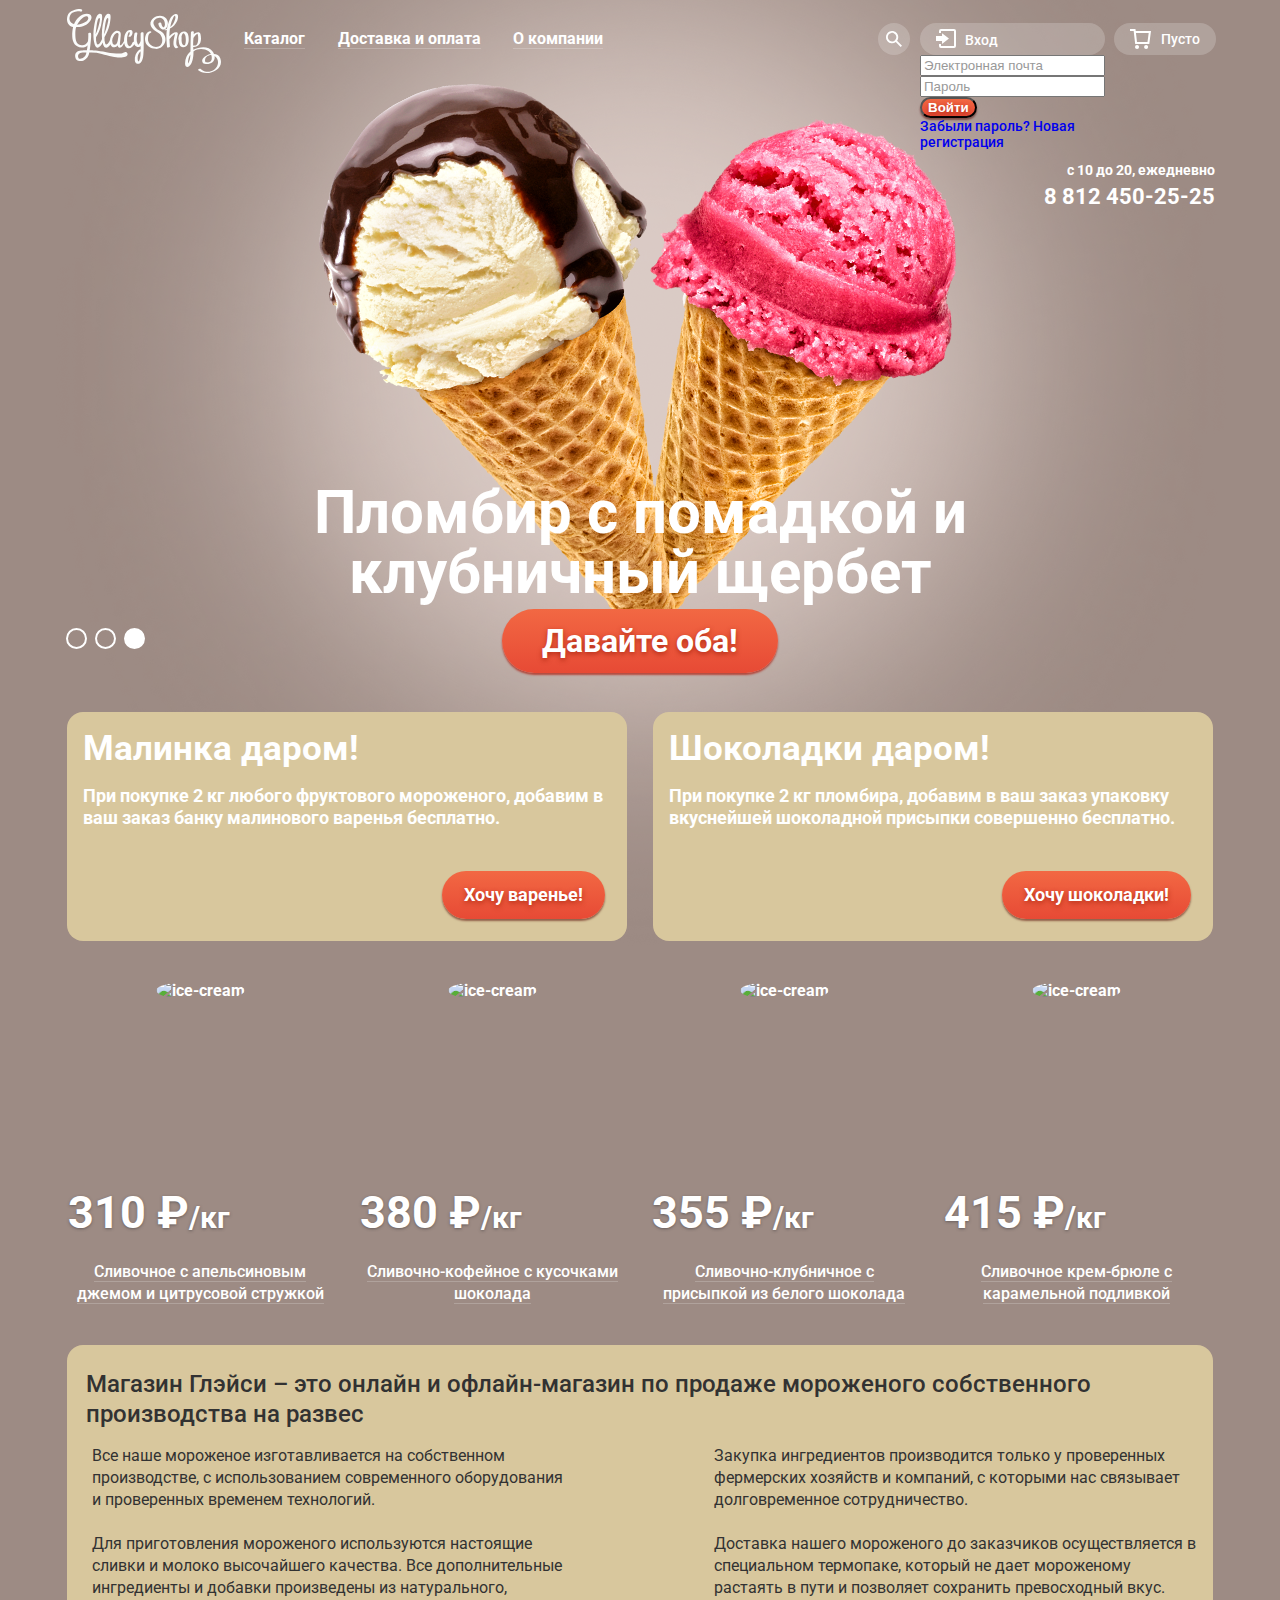
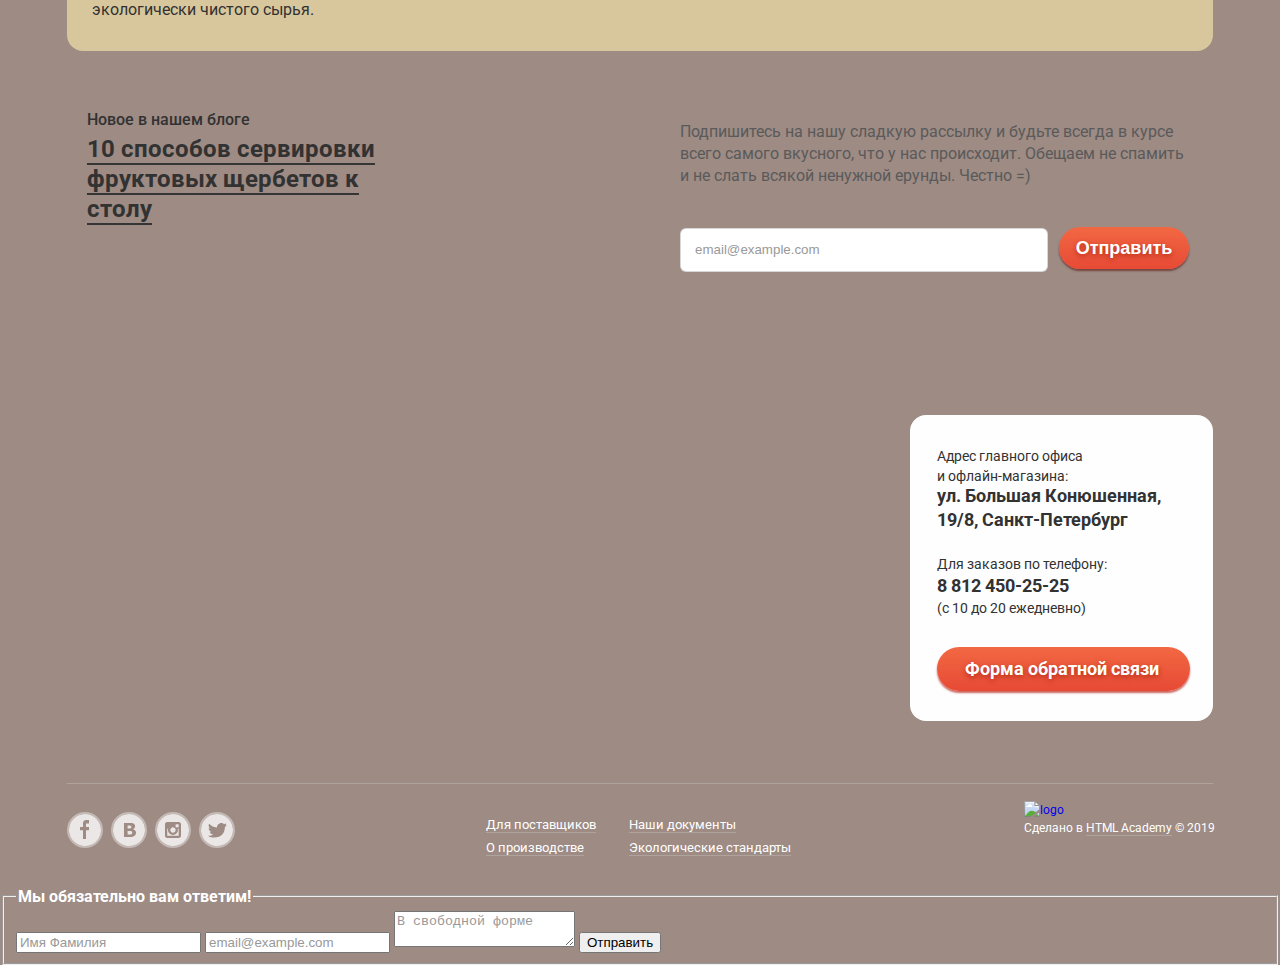
==== commit 31c7a50b: "Модальное окно поиска" ====
--- a/index.html
+++ b/index.html
@@ -46,7 +46,7 @@
                     </svg>
                     <span class="visually-hidden">Поиск</span>
                   </a>
-                  <div>
+                  <div class="form-search">
                     <form action="https://echo.htmlacademy.ru" method="GET">
                       <label>
                         <input type="search" name="header_site-search" aria-label="Поиск по сайту" placeholder="Крем-брюле">
@@ -61,7 +61,7 @@
                     </svg>
                     <span>Вход</span>
                   </a>
-                  <div>
+                  <div class="form-in-out">
                     <form action="https://echo.htmlacademy.ru" method="POST">
                       <label>
                         <input type="email" name="header_email" aria-label="Введите электронную почту" placeholder="Электронная почта" required>
--- a/css/style.css
+++ b/css/style.css
@@ -169,10 +169,9 @@
   font-weight: bold;
   font-size: 14px;
   line-height: 18px;
-
-}
-
-.header-menu > li:first-child > a::after {
+}
+
+.header-menu > li:first-child::after {
   content: "";
   position: absolute;
   left: 6px;
@@ -199,7 +198,14 @@
 
 .header-menu > li:hover {
   background-color: #FBDED7;
-  border-radius: 4px;
+}
+
+.header-menu > li:last-child {
+  border-radius: 0 0 4px 4px;
+}
+
+.header-menu > li:first-child {
+  border-radius: 4px 4px 0 0;
 }
 
 .header-menu::before {
@@ -216,8 +222,47 @@
   display: block;
 }
 
-.header-search div {
+.header-search {
+  position: relative;
+}
+
+.form-search {
   display: none;
+  position: absolute;
+  z-index: 5;
+  top: 36px;
+  left: -309px;
+  background-color: var(--basic-white);
+  box-shadow: 0px 20px 20px rgba(0, 0, 0, 0.4);
+  border-radius: 4px;
+  width: 341px;
+  height: 84px;
+}
+
+.form-search::before {
+  content: "";
+  background-color: transparent;
+  position: absolute;
+  top: -5px;
+  width: 341px;
+  height: 5px;
+}
+
+.form-search form {
+  padding: 20px 15px;
+}
+
+.form-search input {
+  width: 311px;
+  height: 44px;
+  background: #FFFFFF;
+  border: 1px solid #D3D3D2;
+  border-radius: 4px;
+  padding: 15px;
+}
+
+.header-search:hover .form-search {
+  display: block;
 }
 
 .header-login {
@@ -244,12 +289,12 @@
   margin-bottom: 3px;
 }
 
-.search:hover path {
+.header-search:hover path {
   fill: var(--blog);
 }
 
-.search:hover,
-.exit:hover,
+.header-search:hover .search,
+.header-in-out:hover .exit,
 .box:hover {
   background-color: rgba(255, 255, 255, 1);
   color: var(--blog);
@@ -322,9 +367,7 @@
   margin-left: 10px;
 }
 
-.header-in-out div {
-  display: none;
-}
+
 
 .header-pay {
   margin-left: 9px;
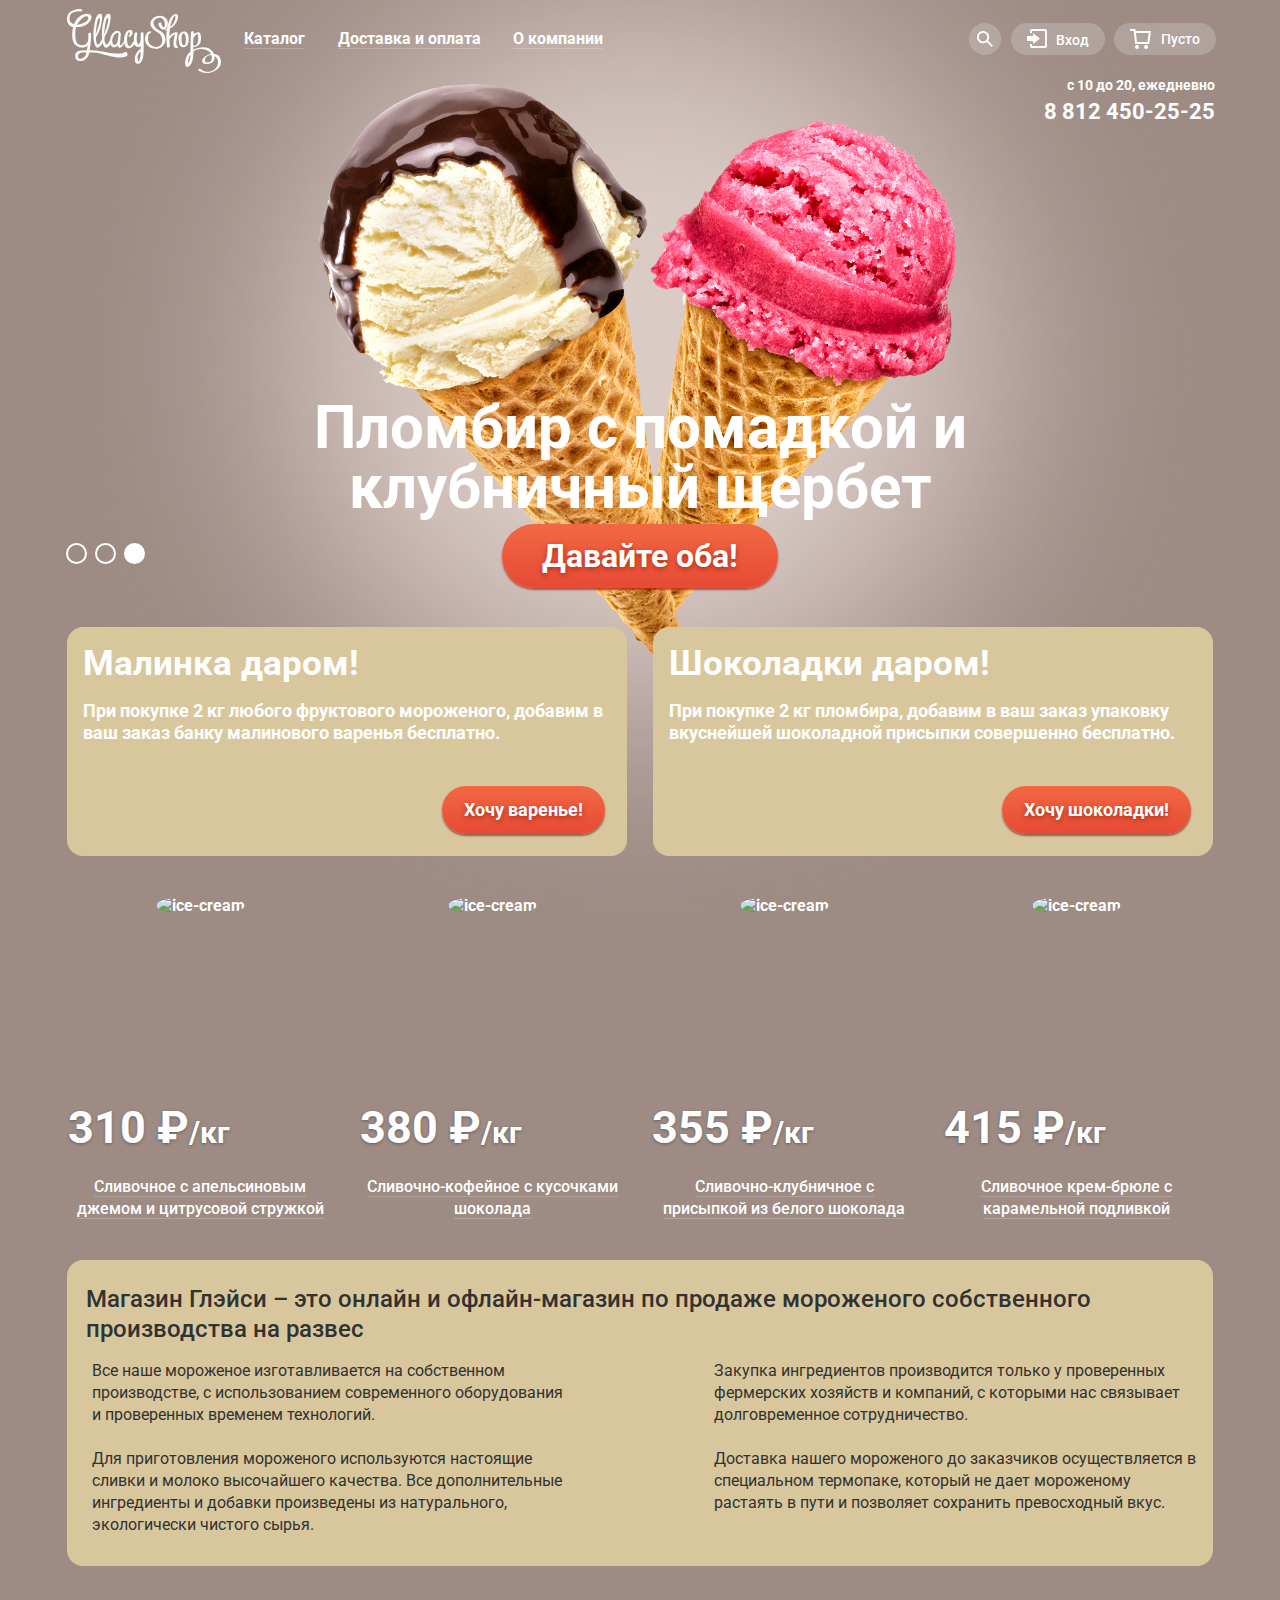
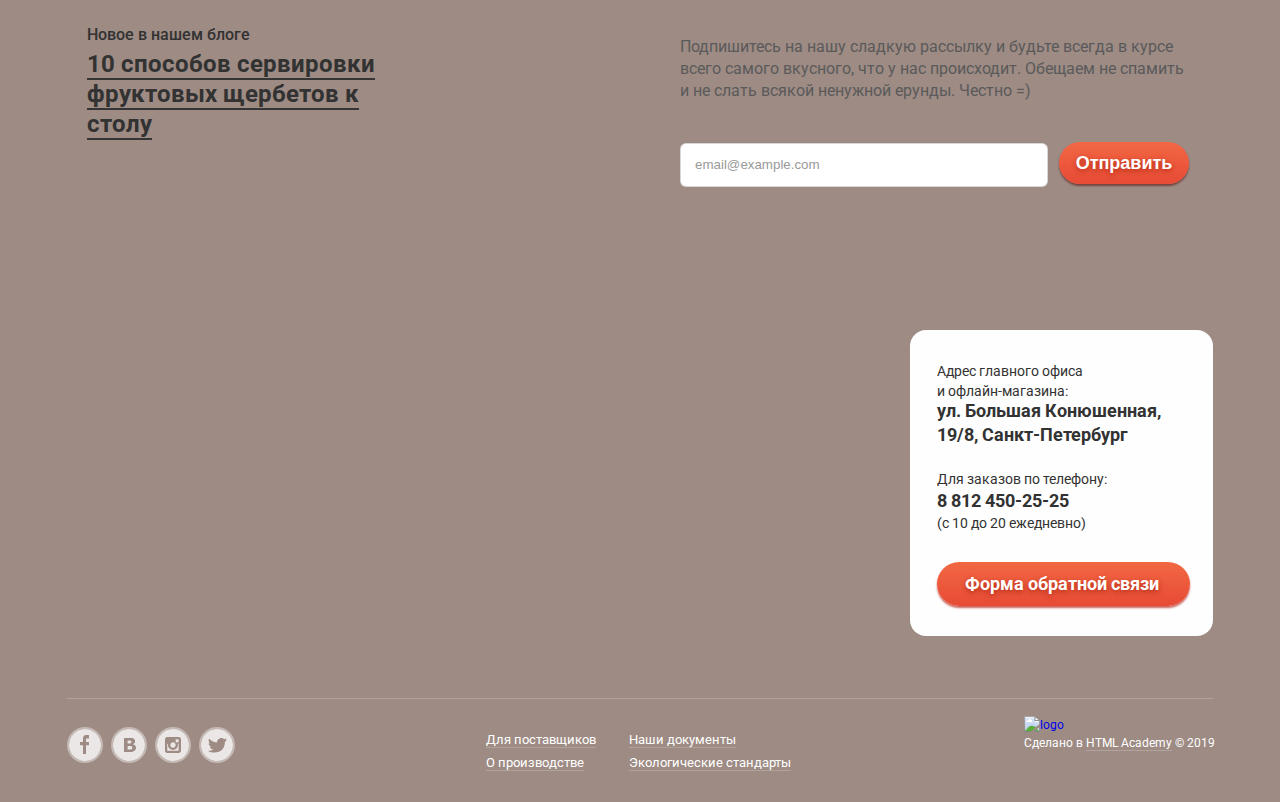
==== commit 023b4b5a: "Сделал попап" ====
--- a/index.html
+++ b/index.html
@@ -64,17 +64,19 @@
                   <div class="form-in-out">
                     <form action="https://echo.htmlacademy.ru" method="POST">
                       <label>
-                        <input type="email" name="header_email" aria-label="Введите электронную почту" placeholder="Электронная почта" required>
+                        <input type="email" name="header_email" aria-label="Введите электронную почту" placeholder="email@example.com" required>
                       </label>
                       <label>
-                        <input type="password" name="header_password" aria-label="Введите пароль" placeholder="Пароль" required>
+                        <input type="password" name="header_password" aria-label="Введите пароль" placeholder="......" required>
                       </label>
-                      <button type="submit" class="btn">Войти</button>
+                      <div class="btn-exit-form">
+                        <button type="submit" class="btn">Войти</button>
+                        <div>
+                          <a href="#">Забыли пароль?</a>
+                          <a href="#">Новая регистрация</a>
+                        </div>
+                      </div>
                     </form>
-                  </div>
-                  <div>
-                    <a href="#">Забыли пароль?</a>
-                    <a href="#">Новая регистрация</a>
                   </div>
                 </li>
                 <li class="header-pay">
@@ -210,7 +212,7 @@
               <p>Для заказов по телефону:</p> 
               <p><b>8 812 450-25-25</b></p>
               <p>(с 10 до 20 ежедневно)</p>
-              <a href="#" class="btn btn-large">Форма обратной связи</a>
+              <a class="btn btn-large block-btn">Форма обратной связи</a>
             </div>
           </div>
         </section>
@@ -241,20 +243,26 @@
           </div>
         </div>
       </footer>
-      <form action="https://echo.htmlacademy.ru" method="GET">
-        <fieldset>
-          <legend>Мы обязательно вам ответим!</legend>
-          <label>
-            <input type="text" name="popap_full-name" aria-label="Введите свое Имя Фамилию" placeholder="Имя Фамилия">
-          </label>
-          <label>
-            <input type="email" name="popap_email" aria-label="Введите свой электронную почту" placeholder="email@example.com">
-          </label>
-          <textarea name="popap_textarea" placeholder="В свободной форме"></textarea>
-          <button type="submit">Отправить</button>
-        </fieldset>
-      </form>
+    </div>
+    <div class="bg-color-popap block">
+      <div class="popap block">
+        <form action="https://echo.htmlacademy.ru" class="popap-form" method="GET">
+          <fieldset>
+            <button class="close" type="button"><span class="visually-hidden">Закрыть</span></button>
+            <legend>Мы обязательно вам ответим!</legend>
+            <label>
+              <input type="text" name="popap_full-name" aria-label="Введите свое Имя Фамилию" placeholder="Имя Фамилия">
+            </label>
+            <label>
+              <input type="email" name="popap_email" aria-label="Введите свой электронную почту" placeholder="email@example.com">
+            </label>
+            <textarea name="popap_textarea" placeholder="В свободной форме"></textarea>
+            <button type="submit" class="btn">Отправить</button>
+          </fieldset>
+        </form>
+      </div>
     </div>
     <script src="js/slider.js"></script>
+    <script src="js/popap.js"></script>
   </body>
 </html>--- a/css/style.css
+++ b/css/style.css
@@ -11,6 +11,8 @@
   --nav-active: #EDEDED;
   --hover-modal: #E84D37;
   --hover-a: #FFBC9E;
+  --black: #000000;
+  --ABABAB: #ABABAB;
 }
 
 .visually-hidden {
@@ -244,7 +246,7 @@
   background-color: transparent;
   position: absolute;
   top: -5px;
-  width: 341px;
+  width: 100%;
   height: 5px;
 }
 
@@ -255,7 +257,7 @@
 .form-search input {
   width: 311px;
   height: 44px;
-  background: #FFFFFF;
+  background-color: var(--normal-white);
   border: 1px solid #D3D3D2;
   border-radius: 4px;
   padding: 15px;
@@ -295,7 +297,7 @@
 
 .header-search:hover .search,
 .header-in-out:hover .exit,
-.box:hover {
+.header-pay:hover .box {
   background-color: rgba(255, 255, 255, 1);
   color: var(--blog);
 }
@@ -319,7 +321,7 @@
   margin-right: 9px;
 }
 
-.exit:hover path {
+.header-in-out:hover path {
   fill: var(--blog);
 }
 
@@ -365,16 +367,179 @@
 
 .header-in-out {
   margin-left: 10px;
-}
-
-
+  position: relative;
+}
+
+.form-in-out {
+  display: none;
+  position: absolute;
+  top: 36px;
+  left: -184px;
+  z-index: 5;
+  width: 277px;
+  height: 214px;
+  background-color: var(--basic-white);
+  box-shadow: 0px 20px 20px rgba(0, 0, 0, 0.4);
+  border-radius: 4px;
+  padding: 20px 16px 22px 19px;
+}
+
+.form-in-out input {
+  width: 241px;
+  height: 44px;
+  background-color: var(--normal-white);
+  border: 1px solid #D3D3D2;
+  border-radius: 4px;
+  margin-bottom: 20px;
+  padding: 15px;
+}
+
+.form-in-out button {
+  border: 0;
+  padding: 15px 26px;
+  font-weight: bold;
+  font-size: 18px;
+  line-height: 16px;
+}
+
+.btn-exit-form {
+  display: flex;
+  justify-content: space-between;
+  align-items: center;
+}
+
+.btn-exit-form div {
+  width: 119px;
+}
+
+.btn-exit-form a {
+  display: inline-block;
+  font-weight: normal;
+  font-size: 13px;
+  line-height: 15px;
+  border-bottom: 1px solid rgba(50, 50, 50, 0.3);
+  margin-bottom: 4px;
+  color: var(--blog);
+}
+
+
+.form-in-out::before {
+  content: "";
+  background-color: transparent;
+  position: absolute;
+  top: -5px;
+  left: 0;
+  width: 100%;
+  height: 5px;
+}
+
+.header-in-out:hover .form-in-out {
+  display: block;
+}
 
 .header-pay {
+  position: relative;
   margin-left: 9px;
 }
 
-.header-pay div {
+.box-table {
   display: none;
+  position: absolute;
+  z-index: 5;
+  top: 35px;
+  left: -420px;
+  width: 539px;
+  min-height: 242px;
+  background: var(--basic-white);
+  box-shadow: 0px 20px 20px rgba(0, 0, 0, 0.4);
+  border-radius: 4px;
+  color: var(--blog);
+  font-weight: normal;
+  font-size: 13px;
+  line-height: 16px;
+  padding: 20px 14px 21px 15px;
+}
+
+.box-table::before {
+  content: "";
+  background-color: transparent;
+  position: absolute;
+  top: -5px;
+  left: 0;
+  width: 100%;
+  height: 5px;
+}
+
+.box-table tr:last-child {
+  position: relative;
+  display: flex;
+  flex-wrap: wrap;
+  justify-content: flex-end;
+  width: 510px;
+}
+
+.box-table tr:last-child::before {
+  content: "";
+  position: absolute;
+  width: 100%;
+  height: 1px;
+  background-color: #CACAC7;
+  left: 0;
+}
+
+.box-table div {
+  width: 100%;
+}
+
+.box-table .btn {
+  padding: 13px 15px;
+  font-weight: bold;
+  font-size: 18px;
+  line-height: 16px;
+}
+
+.box-table tr:not(:last-child) {
+  display: flex;
+  justify-content: space-between;
+  width: 464px;
+  margin-bottom: 20px;
+}
+
+.table-btn {
+  margin: auto 0;
+}
+
+.table-btn::before {
+  content: url(../img/X.svg);
+  cursor: pointer;
+}
+
+.table-img img {
+  border-radius: 50%;
+}
+
+.table-name {
+  margin-left: 13px;
+  padding-top: 10px;
+  width: 220px;
+  vertical-align: top;
+}
+
+.table-price {
+  color: var(--black);
+}
+
+.table-price span {
+  color: var(--ABABAB);
+}
+
+.table-total-price {
+  font-weight: bold;
+  font-size: 15px;
+  line-height: 16px;
+  margin-left: 400px;
+  margin-top: 16px;
+  margin-bottom: 15px;
 }
 
 .time {
@@ -385,6 +550,10 @@
   justify-content: flex-end;
   margin-right: -2px;
   margin-top: -2px;
+}
+
+.header-pay:hover .box-table {
+  display: block;
 }
 
 .time p {
@@ -1100,6 +1269,94 @@
   color: var(--hover-a);
   border-bottom: 1px solid rgba(255, 188, 158, 0.3);
 }
+
+/* POPAP */
+
+.block {
+  display: none;
+}
+
+.bg-color-popap {
+  position: fixed;
+  top: 0;
+  left: 0;
+  right: 0;
+  bottom: 0;
+  background-color: rgba(0, 0, 0, 0.3);
+  z-index: 7;
+}
+
+.popap {
+  position: fixed;
+  top: 50%;
+  left: 50%;
+  transform: translate(-50%, -50%);
+  z-index: 10;
+  width: 476px;
+  min-height: 442px;
+  background-color: var(--basic-white);
+  border-radius: 6px;
+  color: var(--blog);
+  padding: 15px 25px 24px 23px;
+}
+
+.popap-form fieldset {
+  position: relative;
+  border: 0;
+  padding: 0;
+  margin: 0;
+}
+
+.popap-form .close {
+  position: absolute;
+  right: -9px;
+  top: 0;
+  width: 18px;
+  height: 18px;
+  background-image: url(../img/X-popap.svg);
+  border: 0;
+  background-color: transparent;
+  background-repeat: no-repeat;
+  cursor: pointer;
+}
+
+.popap-form legend {
+  font-weight: 500;
+  font-size: 24px;
+  line-height: 28px;
+  margin-bottom: 20px;
+}
+
+.popap-form input {
+  width: 267px;
+  height: 44px;
+  background: var(--normal-white);
+  border: 1px solid rgba(178, 178, 178, 0.52);
+  border-radius: 4px;
+  padding: 15px;
+  margin-bottom: 20px;
+}
+
+.popap-form textarea {
+  width: 428px;
+  height: 154px;
+  background: var(--normal-white);
+  border: 1px solid rgba(178, 178, 178, 0.52);
+  border-radius: 4px;
+  resize: none;
+  padding: 15px;
+  margin-bottom: 20px;
+}
+
+.popap-form .btn {
+  border: 0;
+  padding: 12px 24px;
+  font-weight: bold;
+  font-size: 18px;
+  line-height: 24px;
+  margin-left: 290px;
+}
+
 /* ------------ */
 /* CATALOG.HTML */
 /* ------------ */
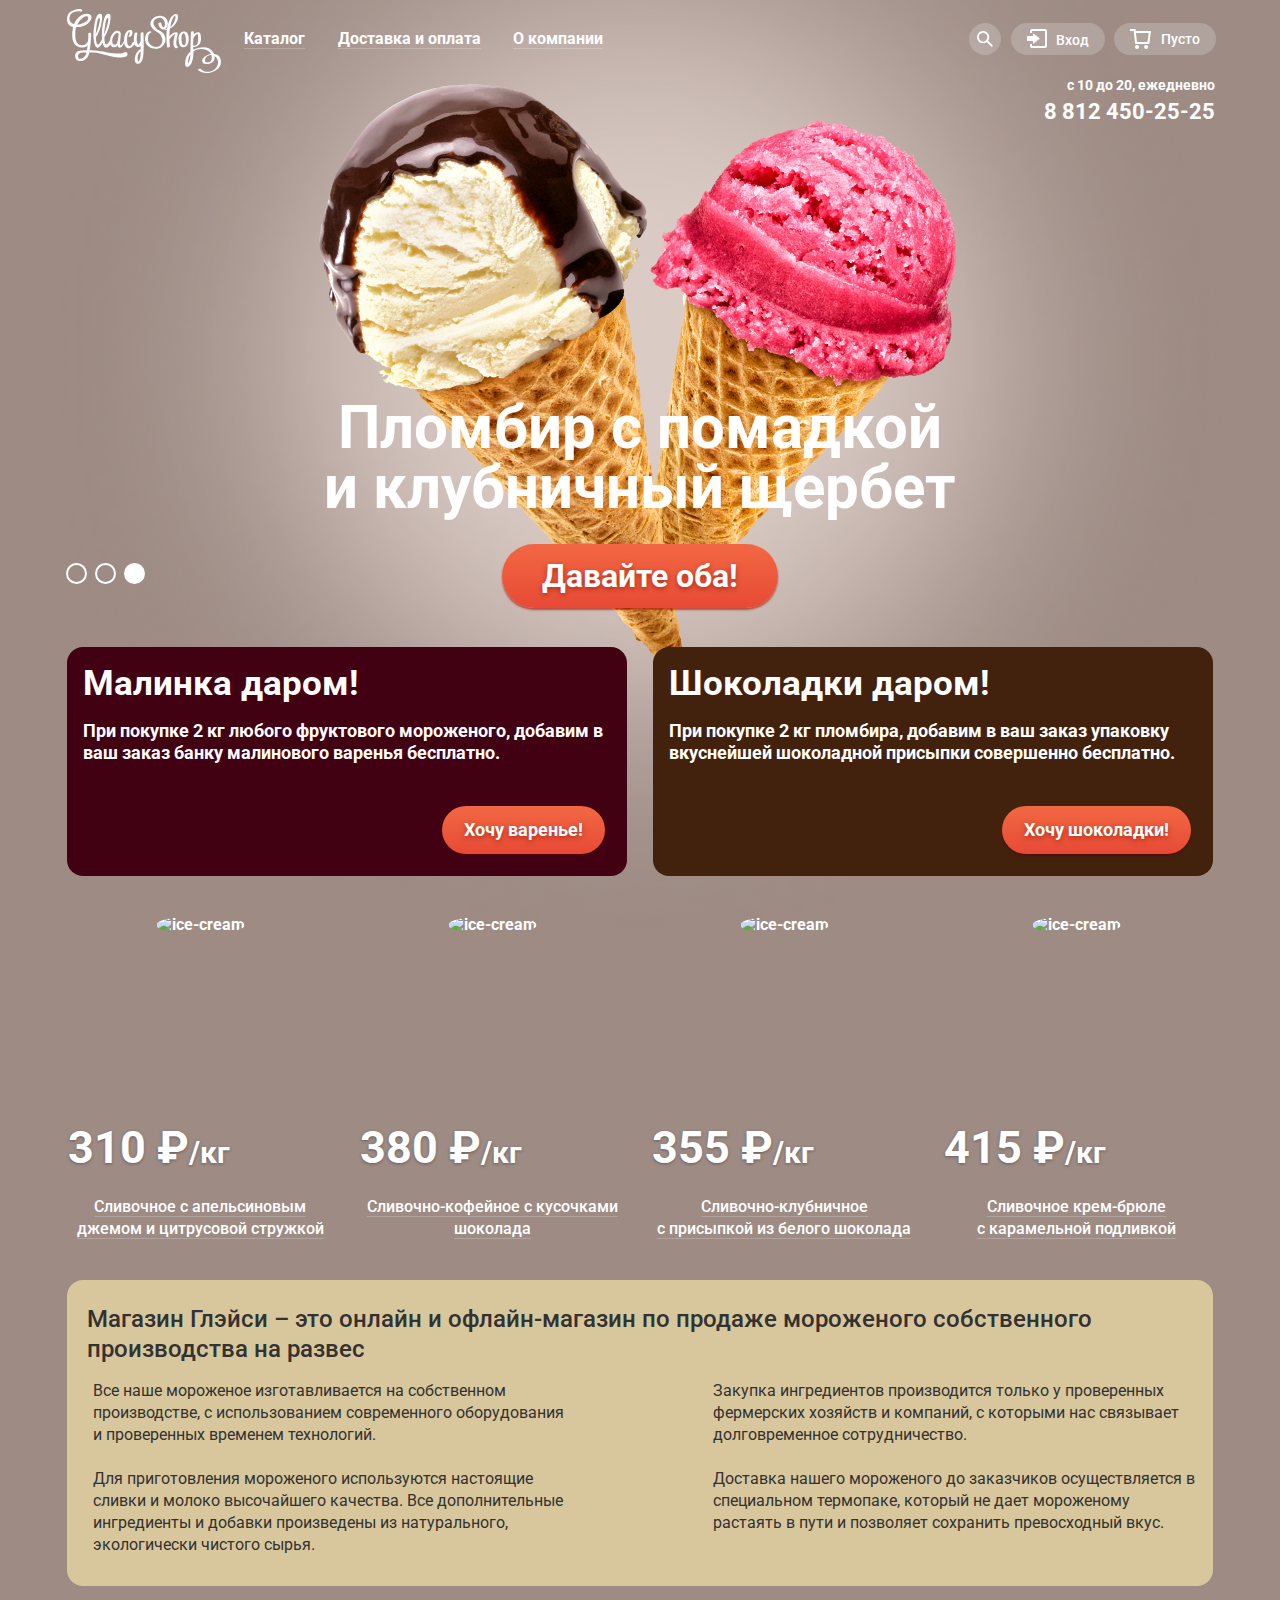
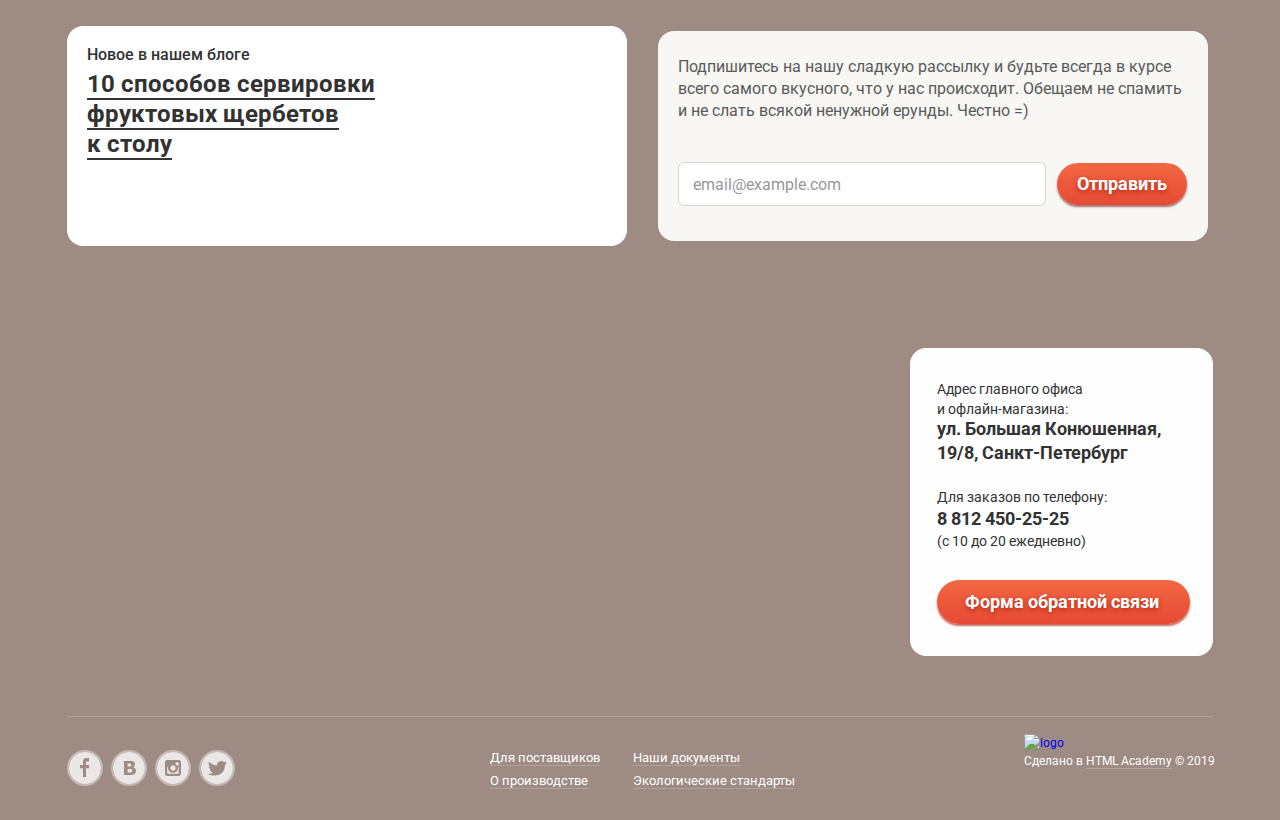
==== commit 06129cef: "Исправление замечаний + минимизация" ====
--- a/index.html
+++ b/index.html
@@ -4,8 +4,8 @@
     <meta charset="utf-8">
     <title>HTML Academy: Глейси</title>
     <link href="https://fonts.googleapis.com/css2?family=Roboto:wght@400;500;700&display=swap" rel="stylesheet">
-    <link rel="stylesheet" href="css/normalize.css">
-    <link rel="stylesheet" href="css/style.css">
+    <link rel="stylesheet" href="css/min-normalize.css">
+    <link rel="stylesheet" href="css/min-style.css">
     <link rel="preload" href="img/ice-cream1.png">
     <link rel="preload" href="img/ice-cream2.png">
   </head>
@@ -108,7 +108,7 @@
               <a href="#" class="btn  btn-large">Давайте оба!</a>
             </div>
             <div class="slide slide-current">
-              <h2>Пломбир с помадкой и клубничный щербет</h2>
+              <h2>Пломбир с помадкой и&nbsp;клубничный щербет</h2>
               <a href="#" class="btn  btn-large">Давайте оба!</a>
             </div>
             <div class="slider-btn">
@@ -120,12 +120,12 @@
           <section class="sentences">
             <h3 class="visually-hidden">Предложения</h3>
             <section class="stocks">
-              <div class="stock1">
+              <div class="stock stock1">
                 <h3>Малинка даром!</h3>
                 <p>При покупке 2 кг любого фруктового мороженого, добавим в ваш заказ банку малинового варенья бесплатно.</p>
                 <a href="#" class="btn">Хочу варенье!</a>
               </div>
-              <div class="stock2">
+              <div class="stock stock2">
                 <h3>Шоколадки даром!</h3>
                 <p>При покупке 2 кг пломбира, добавим в ваш заказ упаковку вкуснейшей шоколадной присыпки совершенно бесплатно.</p>
                 <a href="#" class="btn">Хочу шоколадки!</a>
@@ -153,7 +153,7 @@
                   <img src="img/cream3.jpg" alt="ice-cream">
                   <p>355 ₽<span>/кг</span></p>
                 </div>
-                <h4><a href="#" class="product-name">Сливочно-клубничное с присыпкой из белого шоколада</a></h4>
+                <h4><a href="#" class="product-name">Сливочно-клубничное с&nbsp;присыпкой из белого шоколада</a></h4>
                 <a href="#" class="btn">Быстрый просмотр</a>
               </article>
               <article class="product-hover">
@@ -161,7 +161,7 @@
                   <img src="img/cream4.jpg" alt="ice-cream">
                   <p>415 ₽<span>/кг</span></p>
                 </div>
-                <h4><a href="#" class="product-name">Сливочное крем-брюле с карамельной подливкой</a></h4>
+                <h4><a href="#" class="product-name">Сливочное крем-брюле с&nbsp;карамельной подливкой</a></h4>
                 <a href="#" class="btn">Быстрый просмотр</a>
               </article>
             </div>
@@ -187,17 +187,19 @@
             <h2 class="visually-hidden">Новости</h2>
             <article class="blog">
               <h3>Новое в нашем блоге</h3>
-              <a href="#">10 способов сервировки фруктовых щербетов к столу</a>
+              <a href="#">10 способов сервировки фруктовых щербетов к&nbsp;столу</a>
             </article>
-            <div class="mailing">
-              <form action="https://echo.htmlacademy.ru" method="GET">
-                <p>Подпишитесь на нашу сладкую рассылку и будьте всегда в курсе всего самого вкусного, что у нас происходит. Обещаем не спамить и не слать всякой ненужной ерунды. Честно =)</p>
-                <label>
-                  <input type="email" name="email" aria-label="Введите свой электронную почту" placeholder="email@example.com" required>
-                </label>
-                <button type="submit" class="btn">Отправить</button>
-              </form>
-            </div>
+            <article class="mailing-bg">
+              <div class="mailing">
+                <form action="https://echo.htmlacademy.ru" method="GET">
+                  <p>Подпишитесь на нашу сладкую рассылку и будьте всегда в курсе всего самого вкусного, что у нас происходит. Обещаем не спамить и не слать всякой ненужной ерунды. Честно =)</p>
+                  <label>
+                    <input type="email" name="email" aria-label="Введите свой электронную почту" placeholder="email@example.com" required>
+                  </label>
+                  <button type="submit" class="btn">Отправить</button>
+                </form>
+              </div>
+            </article>
           </section>
         </div>
         <section class="contacts">
@@ -212,7 +214,7 @@
               <p>Для заказов по телефону:</p> 
               <p><b>8 812 450-25-25</b></p>
               <p>(с 10 до 20 ежедневно)</p>
-              <a class="btn btn-large block-btn">Форма обратной связи</a>
+              <a href="#" class="btn btn-large block-btn">Форма обратной связи</a>
             </div>
           </div>
         </section>
@@ -262,7 +264,7 @@
         </form>
       </div>
     </div>
-    <script src="js/slider.js"></script>
-    <script src="js/popap.js"></script>
+    <script src="js/min-slider.js"></script>
+    <script src="js/min-popap.js"></script>
   </body>
 </html>--- a/css/min-style.css
+++ b/css/min-style.css
@@ -0,0 +1 @@
+:root{--bg-color: #9D8B84;--basic-white: #F8F7F4;--dark-white: #FEFEFE;--normal-white: #FFFFFF;--pattern: #323232;--blog: #323232;--stub: rgb(216, 199, 157);--mailling: #5A5A5A;--map: #323232;--nav-active: #EDEDED;--hover-modal: #E84D37;--hover-a: #FFBC9E;--black: #000000;--ABABAB: #ABABAB}.visually-hidden{position:absolute;width:1px;height:1px;margin:-1px;border:0;padding:0;white-space:nowrap;-webkit-clip-path:inset(100%);clip-path:inset(100%);clip:rect(0 0 0 0);overflow:hidden}*,::after,::before{box-sizing:border-box}::-webkit-input-placeholder{color:#999;opacity:1}:-moz-placeholder,::-moz-placeholder{color:#999;opacity:1}:-ms-input-placeholder{color:#999;opacity:1}body{margin:0;padding:0;font-family:"Roboto","Verdana",sans-serif;font-size:16px;font-style:normal;font-weight:700;color:var(--normal-white);background-color:var(--bg-color);min-width:1200px}.bg-color{background-color:#849d8f}.liner{position:absolute;z-index:-1;top:0;width:100%;height:656px;background:linear-gradient(180deg,rgba(255,255,255,.2) 0,rgba(255,255,255,0) 100%)}a{text-decoration:none}img{max-width:100%;height:auto}.wrapper,.wrapper2{padding-top:9px;width:1146px;margin:0 auto}.container{display:-ms-grid;display:grid;-ms-grid-columns:-webkit-max-content 1fr 259px;-ms-grid-columns:max-content 1fr 259px;grid-template-columns:-webkit-max-content 1fr 259px;grid-template-columns:max-content 1fr 259px}.header-navigation{list-style:none;line-height:18px;padding:0;display:-ms-flexbox;display:flex;-ms-flex-wrap:wrap;flex-wrap:wrap;margin-top:21px;margin-left:10px}.nav-items{margin-right:13px;margin-left:13px;margin-bottom:15px;position:relative}@-moz-document url-prefix(){.nav-items{margin-left:13px}}.nav-items:nth-child(2){margin-right:19px;margin-left:20px}@-moz-document url-prefix(){.nav-items:nth-child(2){margin-right:4px}}.nav-item{border-bottom:1px solid rgba(255,255,255,.2);color:var(--normal-white)}@-moz-document url-prefix(){.nav-item{margin-right:13px}}.nav-items:hover>.nav-item:not(.active){background-color:var(--normal-white);border-radius:26px;color:var(--blog);font-weight:700;font-size:16px;line-height:18px;padding:6px 13px 5px 14px;margin-right:-13px;margin-left:-14px}@-moz-document url-prefix(){.nav-items:hover>.nav-item:not(.active){margin-right:0}}.nav-items>.active{background-color:var(--hover-modal);border-radius:26px;font-weight:700;font-size:16px;line-height:18px;padding:6px 15px 5px 14px;margin-right:-15px;margin-left:-14px}.nav-item:active{background:var(--nav-active);box-shadow:inset 0 2px 1px #696969}.header-menu{display:none;position:absolute;z-index:5;width:143px;top:29px;left:-20px;margin:0;padding:0;list-style:none;background-color:var(--normal-white);box-shadow:0 20px 20px rgba(0,0,0,.4);border-radius:4px}.header-menu>li:first-child>a{display:block;padding-top:11px;padding-left:21px;padding-bottom:8px;color:var(--blog);font-weight:700;font-size:14px;line-height:18px}.header-menu>li:first-child::after{content:"";position:absolute;left:6px;right:6px;top:37px;border:.5px solid rgba(50,50,50,.2)}.header-menu a{display:block;color:var(--blog);font-weight:400;font-size:14px;line-height:16px;padding-top:11px;padding-bottom:5px;padding-left:21px}.header-menu>li:last-child>a{padding-bottom:11px}.header-menu>li:hover{background-color:#fbded7}.header-menu>li:active{background-color:#f6b5a5}.header-menu>.active{background-color:#d07058}.active a{color:var(--normal-white)}.header-menu>li:last-child{border-radius:0 0 4px 4px}.header-menu>li:first-child{border-radius:4px 4px 0 0}.header-menu::before{left:0}.header-search:hover .form-search,.nav-items:hover>.header-menu{display:block}.header-search{position:relative}.form-search{display:none;position:absolute;z-index:5;top:36px;left:-309px;background-color:var(--basic-white);box-shadow:0 20px 20px rgba(0,0,0,.4);border-radius:4px;width:341px;height:84px}.form-search::before,.header-menu::before{content:"";background-color:transparent;position:absolute;top:-5px;width:100%;height:5px}.form-search form{padding:20px 15px}.form-search input{width:311px;height:44px;background-color:var(--normal-white);border:1px solid #d3d3d2;border-radius:4px;padding:15px;font-weight:700}.form-search input:hover{border:2px solid rgba(178,178,178,.52);padding-left:14px}.form-search input:focus{outline:0;border:2px solid rgba(46,136,228,.52);padding-left:14px}.form-search input:placeholder-shown{font-weight:400}.header-login{list-style:none;font-weight:500;font-size:14px;line-height:16px;display:-ms-flexbox;display:flex;-ms-flex-pack:end;justify-content:flex-end;padding:0}.exit,.search{color:var(--normal-white)}.search{background-color:rgba(255,255,255,.2);border-radius:20px;padding:8px 8px 6px;display:-ms-flexbox;display:flex;-ms-flex-align:center;align-items:center;height:32px}.search svg{margin-bottom:3px}.box:hover path,.header-in-out:hover path,.header-search:hover path{fill:var(--blog)}.header-in-out:hover .exit,.header-pay:hover .box,.header-search:hover .search{background-color:#fff;color:var(--blog)}.exit{background:rgba(255,255,255,.2);padding:6px 16px 7px;vertical-align:middle}.exit span{margin-top:2px}.exit svg{margin-right:9px}.box,.box-full,.exit{display:-ms-flexbox;display:flex;-ms-flex-align:center;align-items:center;height:32px;border-radius:20px}.box{background:rgba(255,255,255,.2);padding:6px 16px 7px;margin-right:-3px;color:var(--normal-white)}.box svg{margin-right:10px}.box-full{background:#fff;padding:6px 14px 7px 15px;margin-right:-2px;color:var(--blog)}.box-full span{margin-top:3px;margin-right:3px}.box-full svg{margin-right:6px;margin-left:1px}.header-in-out{margin-left:10px;position:relative}.form-in-out{display:none;position:absolute;top:36px;left:-184px;z-index:5;width:277px;height:214px;background-color:var(--basic-white);box-shadow:0 20px 20px rgba(0,0,0,.4);border-radius:4px;padding:20px 16px 22px 19px}.form-in-out input{width:241px;height:44px;background-color:var(--normal-white);border:1px solid #d3d3d2;border-radius:4px;margin-bottom:20px;padding:15px;font-weight:700}.form-in-out input:hover{border:2px solid rgba(178,178,178,.52);padding-left:14px}.form-in-out input:focus{outline:0;border:2px solid rgba(46,136,228,.52);padding-left:14px}.form-in-out input:placeholder-shown{font-weight:400}.form-in-out button{border:0;padding:15px 26px;font-weight:700;font-size:18px;line-height:16px}.btn-exit-form{display:-ms-flexbox;display:flex;-ms-flex-pack:justify;justify-content:space-between;-ms-flex-align:center;align-items:center}.btn-exit-form div{width:119px}.btn-exit-form a{display:inline-block;line-height:15px;border-bottom:1px solid rgba(50,50,50,.3);margin-bottom:4px}.btn-exit-form a:hover{color:var(--hover-modal);border-bottom:1px solid rgba(232,77,55,.3)}.box-table::before,.form-in-out::before{content:"";background-color:transparent;position:absolute;top:-5px;left:0;width:100%;height:5px}.header-in-out:hover .form-in-out,.header-pay:hover .box-table{display:block}.header-pay{position:relative;margin-left:9px}.box-table,.btn-exit-form a{color:var(--blog);font-weight:400;font-size:13px}.box-table{display:none;position:absolute;z-index:5;top:36px;left:-421px;width:539px;min-height:242px;background:var(--basic-white);box-shadow:0 20px 20px rgba(0,0,0,.4);border-radius:4px;line-height:16px;padding:2px 14px 17px 15px}.box-table tr:last-child{position:relative;display:-ms-flexbox;display:flex;-ms-flex-wrap:wrap;flex-wrap:wrap;-ms-flex-pack:end;justify-content:flex-end;width:510px}.box-table tr:last-child::before{content:"";position:absolute;width:100%;height:1px;background-color:#cacac7;left:0}.box-table div{width:100%}.box-table .btn{padding:14px 15px;margin-right:2px;font-weight:700;font-size:18px;line-height:16px}.box-table tr:not(:last-child){display:-ms-flexbox;display:flex;-ms-flex-pack:start;justify-content:flex-start;min-width:464px;margin-top:17px;margin-bottom:15px}.table-btn{padding-top:7px;padding-left:3px;border:0;background-color:transparent}.table-btn::before{content:url(../img/X.svg);cursor:pointer}.table-img img{border-radius:50%;margin-top:-3px;margin-left:1px}.table-name{margin-left:11px;padding-top:7px;width:220px;vertical-align:top}.table-name a{color:var(--blog)}.table-name a:hover{color:var(--hover-modal)}.table-price{color:var(--black);margin-left:27px;margin-top:6px}.table-price span{color:var(--ABABAB)}.table-finish-price{margin-top:6px;margin-left:24px}.table-total-price{font-weight:700;font-size:15px;line-height:16px;margin:16px 3px 14px 287px}.time{min-height:45px;-ms-grid-column-span:-1;grid-column-end:-1;display:-ms-flexbox;display:flex;-ms-flex-wrap:wrap;flex-wrap:wrap;-ms-flex-pack:end;justify-content:flex-end;margin-right:-2px;margin-top:-2px}.finding,.time p{font-size:14px;line-height:16px}.time p{margin:0 0 7px}.time a{font-size:22px;line-height:24px}.finding{min-height:20px;width:267px;margin-bottom:-2px;font-weight:400}.find a,.find li::before,.time a{color:var(--normal-white)}.find a[href]:hover{color:var(--hover-a);border-bottom:1px solid rgba(255,188,158,.3)}.find{display:-ms-flexbox;display:flex;list-style:none;padding:0;margin:-34px 0 0}.find li::before{content:"»";margin-left:8px;margin-right:8px}.find li:first-child::before{content:none}.find a[href]{border-bottom:1px solid rgba(255,255,255,.2)}.bg-image{background-repeat:no-repeat;background-position:top center;transition:background-image .5s ease,background-color .5s ease}.image1{background-image:url(../img/ice-cream3.png);background-color:#849d8f}.image2{background-image:url(../img/ice-cream2.png);background-color:#8996a6}.image3{background-image:url(../img/ice-cream1.png);background-color:#9d8b84}.slider{position:relative;padding-top:265px}.slide{text-align:center;width:670px;margin:0 auto;display:none}.slide-current{display:block}.slider a{font-size:32px;line-height:44px}.slider h2{font-size:60px;line-height:60px;text-align:center;margin:0 0 26px}.slider-btn{position:absolute;bottom:24px;left:-1px;width:79px;display:-ms-flexbox;display:flex;-ms-flex-pack:justify;justify-content:space-between}.btn-slider{display:inline-block;width:21px;height:21px;vertical-align:top;background-color:transparent;border:2px solid #fff;border-radius:50%;cursor:pointer}.btn-slider:not(.current-btn):hover{background-color:rgba(255,255,255,.4)}.btn-slider:not(.current-btn):active{background-color:#fff}.btn-slider:last-child{margin-right:0}.current-btn{background-color:#fff;cursor:default}.btn,.btn-large{border-radius:70px}.btn{display:inline-block;text-decoration:none;font-weight:700;background:linear-gradient(180deg,#f26843 0,#e74a35 100%);box-shadow:0 2px 2px rgba(85,8,0,.54);color:var(--normal-white);text-shadow:0 2px 5px rgba(160,32,11,.76)}.btn:hover{background:linear-gradient(0deg,rgba(255,255,255,.2),rgba(255,255,255,.2)),linear-gradient(180deg,#f26843 0,#e74a35 100%);box-shadow:0 1px 2px #ac1000}.btn:active{background:linear-gradient(0deg,rgba(0,0,0,.07),rgba(0,0,0,.07)),linear-gradient(180deg,#f26843 0,#e74a35 100%);box-shadow:inset 0 2px 2px #942718}.btn-large{box-shadow:0 2px 2px rgba(172,16,0,.64)}.btn-large:hover{box-shadow:0 2px 2px #ac1000}.btn-large:active{box-shadow:inset 0 2px 2px #942718}.stocks{margin-top:39px;margin-bottom:40px;display:-ms-grid;display:grid;-ms-grid-columns:1fr 26px 1fr;grid-template-columns:1fr 1fr;grid-gap:26px;-ms-flex-align:start;align-items:start}.slider .btn-large{padding:10px 40px}.stocks h3{font-size:35px;line-height:41px;margin:0 0 -5px}.stocks p{font-size:18px;line-height:22px;margin:0}.stock1,.stock2{padding:16px 22px 22px 16px;position:relative}.stock1{background-color:#410112;background-image:url(../img/raspberry.jpg);background-size:cover;background-repeat:no-repeat;border-radius:16px;width:560px;min-height:229px}.stock{display:-ms-flexbox;display:flex;-ms-flex-wrap:wrap;flex-wrap:wrap}.stocks a{-ms-flex-item-align:end;align-self:flex-end;margin-left:auto;padding:12px 22px;font-weight:700;font-size:18px;line-height:24px}.stock2{background-color:#43220d;background-image:url(../img/chocolate.jpg);background-size:cover;background-repeat:no-repeat;border-radius:16px;width:560px;min-height:229px}.products,.sorting form{display:-ms-flexbox;display:flex;-ms-flex-wrap:wrap;flex-wrap:wrap}.product{position:relative;height:267px}.product img{border-radius:50%}.product p{position:absolute;bottom:0;left:1px;margin:0 0 13px;font-size:45px;line-height:45px;text-shadow:0 1px 3px rgba(49,50,53,.5)}.product span{font-size:30px;line-height:35px}.product-hover h4{width:266px;margin:13px auto 11px}.product-name{font-weight:500;font-size:16px;line-height:22px;border-bottom:1px solid rgba(255,255,255,.2);color:var(--normal-white)}.product-name:hover{color:var(--hover-a);border-bottom:1px solid rgba(255,188,158,.3)}.product-hover .btn{content:"";display:none;position:absolute;font-size:18px;line-height:24px;width:200px;height:44px;padding:10px 16px;left:0;right:0;margin:auto}.footer-navigation a:hover::before,.product-hover:hover .btn,.product-hover:hover::before{display:block}.product-hover{position:relative;z-index:2;vertical-align:top;text-align:center;margin-bottom:25px;margin-right:26px}.product-hover:nth-child(4n){margin-right:0}.product-hover::before{content:"";position:absolute;z-index:-1;width:293px;min-height:calc(100% + 65px);background-color:rgba(255,255,255,.3);border-radius:5px;display:none;box-shadow:0 20px 30px rgba(0,0,0,.15);top:-5px;left:-13px}.product-hover:hover{position:relative;z-index:4}.hit-product::before{content:url(../img/hit.png);position:absolute;top:0;left:0}.advantages{position:relative;background-image:url(../img/pattern.jpg);background-color:var(--stub);min-height:306px;border-radius:16px;color:var(--pattern);padding:23px 18px;margin-top:4px}.advantages h2{font-weight:500;font-size:24px;line-height:30px;margin:1px 0 0 2px}.advantages-flex p,.blog h3{font-size:16px;line-height:22px}.advantages-flex p{font-weight:400;margin:16px 0 6px;width:calc(540px - 58px)}.advantage,.advantages-flex,.news{display:-ms-flexbox;display:flex}.advantage1::before{margin-right:6px;margin-top:7px;margin-left:2px;content:url(../img/ice-cream-icon.svg)}.advantage2::before{margin-right:11px;margin-top:7px;content:url(../img/cow-icon.svg)}.advantage3::before{margin-right:6px;margin-top:7px;margin-left:2px;content:url(../img/leaf-icon.svg)}.advantage4::before{margin-right:11px;margin-top:7px;content:url(../img/temp-icon.svg)}.advantages-flex,.news{-ms-flex-pack:justify;justify-content:space-between}.advantages-flex{-ms-flex-wrap:wrap;flex-wrap:wrap}.news{-ms-flex-align:start;align-items:flex-start;margin-top:40px}.blog,.mailing-bg{border-radius:16px;width:560px;min-height:220px}.blog,.blog a{color:var(--blog)}.blog{background-image:url(../img/strawberry.jpg);background-color:#fff;background-repeat:no-repeat;background-size:cover;padding:18px 250px 18px 20px}.blog h3{margin:0 0 3px;font-weight:500}.blog a{border-bottom:2px solid #353535;font-size:24px;line-height:30px}.blog a:hover{color:var(--hover-modal);border-bottom:2px solid rgba(255,188,158,.3)}.mailing-bg{background-image:url(../img/bg-mail.jpg);background-repeat:repeat}.mailing{background-color:var(--basic-white);margin:5px;border-radius:16px;background-repeat:no-repeat;color:var(--mailling);padding:25px 16px 35px 20px;font-weight:400;font-size:16px;line-height:22px;width:550px;min-height:210px}.mailing p{margin:0 0 40px}.mailing .btn{padding-top:9px;padding-bottom:9px;border:0;color:var(--normal-white);margin-left:7px;width:130px;font-weight:700;font-size:18px;line-height:24px}.mailing label{display:inline-block}.mailing input{width:368px;height:44px;border-radius:6px;border:1px solid rgba(178,178,178,.52);padding-left:14px;font-weight:700}.mailing input:hover{border:2px solid rgba(178,178,178,.52);padding-left:13px}.mailing input:focus{outline:0;border:2px solid rgba(46,136,228,.52);padding-left:13px}.mailing input:placeholder-shown{font-weight:400}.contacts{min-height:430px;margin-top:40px}.contacts,.contacts .wrapper{position:relative}.contact-map{background-image:url(../img/map.png);background-repeat:no-repeat;background-position:center;position:absolute;height:100%;width:100%}.contact-adress{background-color:var(--dark-white);font-weight:400;font-size:14px;line-height:20px;color:var(--map);width:303px;min-height:306px;border-radius:16px;position:absolute;padding:32px 27px;right:0;top:62px}.contact-adress p,.html-academy p{margin:0}.contact-adress p:first-child{margin-top:-1px;margin-bottom:-2px;padding-right:100px}.contact-adress p:nth-child(3){margin-top:22px}.contact-adress a,.contact-adress b,.contact-adress strong{font-weight:700;font-size:18px;line-height:24px}.contact-adress a{padding:10px 28px;width:253px;margin-top:29px}.footer{min-height:103px}.footer .wrapper,.social{display:-ms-flexbox;display:flex}.footer .wrapper{-ms-flex-pack:justify;justify-content:space-between;-ms-flex-align:center;align-items:center;border-top:1px solid rgba(255,255,255,.2);height:100%;padding:18px 0 25px}.social{-ms-flex-wrap:wrap;flex-wrap:wrap;max-width:168px;margin-top:13px}.social-hover{border:2px solid rgba(255,255,255,.5);border-radius:50%;margin-right:8px;margin-bottom:8px;opacity:.8;height:36px}.social-hover:nth-child(4n){margin-right:0}.social-hover:active{border:2px solid rgba(255,255,255,.7)}.social-hover:hover{opacity:1}.social-fb::before{content:url(../img/facebook.svg)}.social-vk::before{content:url(../img/vk.svg)}.social-inst::before{content:url(../img/inst.svg)}.social-twit::before{content:url(../img/twitter.svg)}.footer-navigation ul{position:relative;left:24px;padding:0;list-style:none;display:-ms-flexbox;display:flex;-ms-flex-wrap:wrap;flex-wrap:wrap;margin:14px 0 0}.footer-navigation li{min-width:143px;margin-bottom:5px;position:relative}.footer-navigation a{border-bottom:1px solid rgba(255,255,255,.2);color:var(--normal-white)}.footer-navigation{max-width:328px;font-weight:400;font-size:13px;line-height:18px}.footer-navigation a::before{content:url(../img/heart.svg);position:absolute;top:2px;left:-21px;display:none}.footer-navigation li:hover{font-weight:700}.html-academy{font-weight:400;font-size:12px;line-height:18px;height:60px;width:191px;margin-top:-2px;margin-right:-2px}.html-academy a:last-child{color:var(--normal-white);border-bottom:1px solid rgba(255,255,255,.2)}.html-academy a:last-child:hover{color:var(--hover-a);border-bottom:1px solid rgba(255,188,158,.3)}.block{display:none}.bg-color-popap{position:fixed;top:0;left:0;right:0;bottom:0;background-color:rgba(0,0,0,.3);z-index:7}.popap{position:fixed;top:50%;left:50%;-ms-transform:translate(-50%,-50%);transform:translate(-50%,-50%);z-index:10;width:476px;min-height:442px;background-color:var(--basic-white);border-radius:6px;color:var(--blog);padding:15px 25px 24px 23px}.popap-form fieldset{position:relative;border:0;padding:0;margin:0}.popap-form .close{position:absolute;right:-9px;top:0;width:18px;height:18px;background-image:url(../img/X-popap.svg);border:0;background-color:transparent;background-repeat:no-repeat;cursor:pointer}@-moz-document url-prefix(){.popap-form .close{top:-49px}}.popap-form legend{font-weight:500;font-size:24px;line-height:28px;margin-bottom:20px}.popap-form input{width:267px;height:44px;background:var(--normal-white);border:1px solid rgba(178,178,178,.52);border-radius:4px;padding:15px;margin-bottom:20px;font-weight:700}.popap-form input:hover{border:2px solid rgba(178,178,178,.52);padding-left:14px}.popap-form input:focus{outline:0;border:2px solid rgba(46,136,228,.52);padding-left:14px}.popap-form textarea{width:428px;height:154px;background:var(--normal-white);border:1px solid rgba(178,178,178,.52);border-radius:4px;resize:none;padding:15px;margin-bottom:20px;font-weight:700}.popap-form input:placeholder-shown,.popap-form textarea:placeholder-shown{font-weight:400}.popap-form textarea:hover{border:2px solid rgba(178,178,178,.52);padding-top:14px;padding-left:14px}.popap-form textarea:focus{outline:0;border:2px solid rgba(46,136,228,.52);padding-top:14px;padding-left:14px}.popap-form .btn{border:0;padding:12px 24px;font-weight:700;font-size:18px;line-height:24px;margin-left:290px}.main-title{font-size:35px;line-height:41px;margin:0 0 27px}.sorting{max-width:870px;min-height:130px;margin-bottom:18px}.filter{position:relative;border:0;padding:0;margin:0 14px 13px 0}.filter ul{margin:0;display:-ms-flexbox;display:flex;-ms-flex-wrap:wrap;flex-wrap:wrap}.filter li{list-style:none;font-weight:500;font-size:16px;line-height:18px}.filter legend{font-weight:500;font-size:14px;line-height:16px;margin-bottom:6px;margin-left:16px}.filter-fillers legend{margin-bottom:9px}.filter-range,.filter-sort1{margin-right:15px}.filter option{padding:0;color:var(--blog)}.filter input{margin-right:11px}.filter:nth-child(2) legend{margin-left:17px}.sort1{background-color:rgba(255,255,255,.2);border-radius:20px;color:var(--normal-white);font-weight:500;font-size:16px;line-height:18px;border:0;padding-left:16px;padding-top:6px;padding-bottom:9px;width:196px;min-height:36px;-webkit-appearance:none;-moz-appearance:none;appearance:none}.sorts:hover .sort1{color:var(--blog)}.sort-svg{position:absolute;top:35px;right:15px}@-moz-document url-prefix(){.sort-svg{top:14px}}.sorts:hover .sort-svg-path{fill:var(--blog)}.lane,.range{position:relative}.range{padding:17px 21px;background-color:rgba(255,255,255,.2);border-radius:20px;height:36px}.lane{height:2px;width:176px;background-color:rgba(248,247,244,.5)}.lane2{background-color:var(--basic-white);width:60%;margin-left:20%;height:2px}.circle1,.circle2{border:0;height:20px;width:20px;background-color:var(--normal-white);border-radius:50%;position:absolute;top:-9px;margin-left:-10px;left:20%;cursor:pointer}.circle2{left:80%}.circle1:hover,.circle2:hover{height:22px;width:22px;top:-10px;margin-left:-11px}.circle1::before,.circle2::before{content:"";position:absolute;z-index:5;height:4px;width:4px;background-color:#ababab;border-radius:50%;top:50%;left:50%;-ms-transform:translate(-50%,-50%);transform:translate(-50%,-50%)}input[type=number]{-moz-appearance:textfield}input::-webkit-inner-spin-button,input::-webkit-outer-spin-button{-webkit-appearance:none}.price-controls{font-weight:500;font-size:14px;line-height:16px;position:absolute;top:0;left:57px}@-moz-document url-prefix(){.price-controls{top:-23px}}.price-controls input{color:var(--normal-white);background-color:transparent;border:0;width:27px;margin:0}.min-price::after{content:"–"}.richness{background-color:rgba(255,255,255,.2);padding:2px 18px 7px 14px;border-radius:20px;display:inline-block;vertical-align:middle;width:426px}.richness li{padding-top:5px}.richness li:not(:last-child){margin-right:19px}.fat-checkbox{position:relative}input[type=radio]+.fat-checkbox::before{content:"";display:inline-block;border:4px solid rgba(255,255,255,.8);background-color:transparent;border-radius:50%;height:22px;width:22px;vertical-align:middle;margin-right:11px}input[type=radio]+.fat-checkbox:hover::before{border:4px solid #fff}input[type=radio]:disabled+.fat-checkbox::before{border:4px solid rgba(255,255,255,.4)}input[type=radio]+.fat-checkbox::after{content:"";height:8px;width:8px;background-color:rgba(255,255,255,.8);border-radius:50%;position:absolute;left:7px;top:7px;display:none;vertical-align:middle}input[type=radio]+.fat-checkbox:hover::after{background-color:#fff}input[type=radio]:disabled+.fat-checkbox::after{background-color:rgba(255,255,255,.4)}input[type=radio]:checked+.fat-checkbox::after{display:inline-block}.fillers{min-height:36px;background-color:rgba(255,255,255,.2);padding:1px 20px 8px 16px;border-radius:18px;width:712px}.fillers li{margin-right:21px;padding-top:7px}.fillers li:nth-child(2){margin-right:22px}.fillers li:nth-child(3){margin-right:27px}.fillers li:nth-child(4){margin-right:22px}.fillers li:last-child{margin-right:0}.filter-fat{margin-right:0}.filter-submit{width:144px;min-height:36px;background:rgba(255,255,255,.2);border:2px solid #fff;border-radius:20px;color:var(--normal-white);margin-top:auto;margin-bottom:13px;cursor:pointer;font-weight:500;font-size:16px;line-height:18px}.filter-submit:hover{background:#fff;color:var(--blog)}.filter-submit:active{box-shadow:inset 0 2px 1px #696969;border:0}.filter-checkbox{position:relative;padding-left:32px}input[type=checkbox]:not(:checked)+.filter-checkbox::before{content:"";background-image:url(../img/checkbox-off.svg);background-repeat:no-repeat;position:absolute;top:0;left:0;height:20px;width:22px;opacity:.8}input[type=checkbox]:checked+.filter-checkbox::before{content:"";background-image:url(../img/checkbox-on.svg);background-repeat:no-repeat;position:absolute;top:0;left:0;height:20px;width:24px;opacity:.8}input[type=checkbox]:checked+.filter-checkbox:hover::before,input[type=checkbox]:not(:checked)+.filter-checkbox:hover::before{content:"";opacity:1}input[type=checkbox]:checked:disabled+.filter-checkbox::before,input[type=checkbox]:not(:checked):disabled+.filter-checkbox::before{content:"";opacity:.4}.pages-swich{display:-ms-flexbox;display:flex;-ms-flex-pack:justify;justify-content:space-between;margin-top:31px;margin-bottom:30px;margin-left:auto;width:-webkit-min-content;width:-moz-min-content;width:min-content}.pages-swich a:not(:first-child):not(:last-child){color:var(--normal-white);font-weight:500;font-size:16px;line-height:18px;margin-right:4px;display:inline-block;width:26px;height:26px;padding:5px 9px}.pages-swich a:hover:not(:first-child):not(:last-child){background-color:rgba(255,255,255,.2);border-radius:50%}.pages-swich a:active:not(:first-child):not(:last-child),.pages-swich a:not([href]):not(:first-child):not(:last-child){background-color:#fff;border-radius:50%;color:var(--blog)}.arrow-left,.arrow-right{display:inline-block;width:9px;height:9px;padding:3px 4px;margin-top:7px}.arrow-left{border-top:1px solid rgba(255,255,255,.2);border-left:1px solid rgba(255,255,255,.2);-ms-transform:rotate(-45deg);transform:rotate(-45deg);margin-right:11px}.arrow-right{border-top:1px solid #fff;border-right:1px solid #fff;-ms-transform:rotate(45deg);transform:rotate(45deg);margin-left:12px}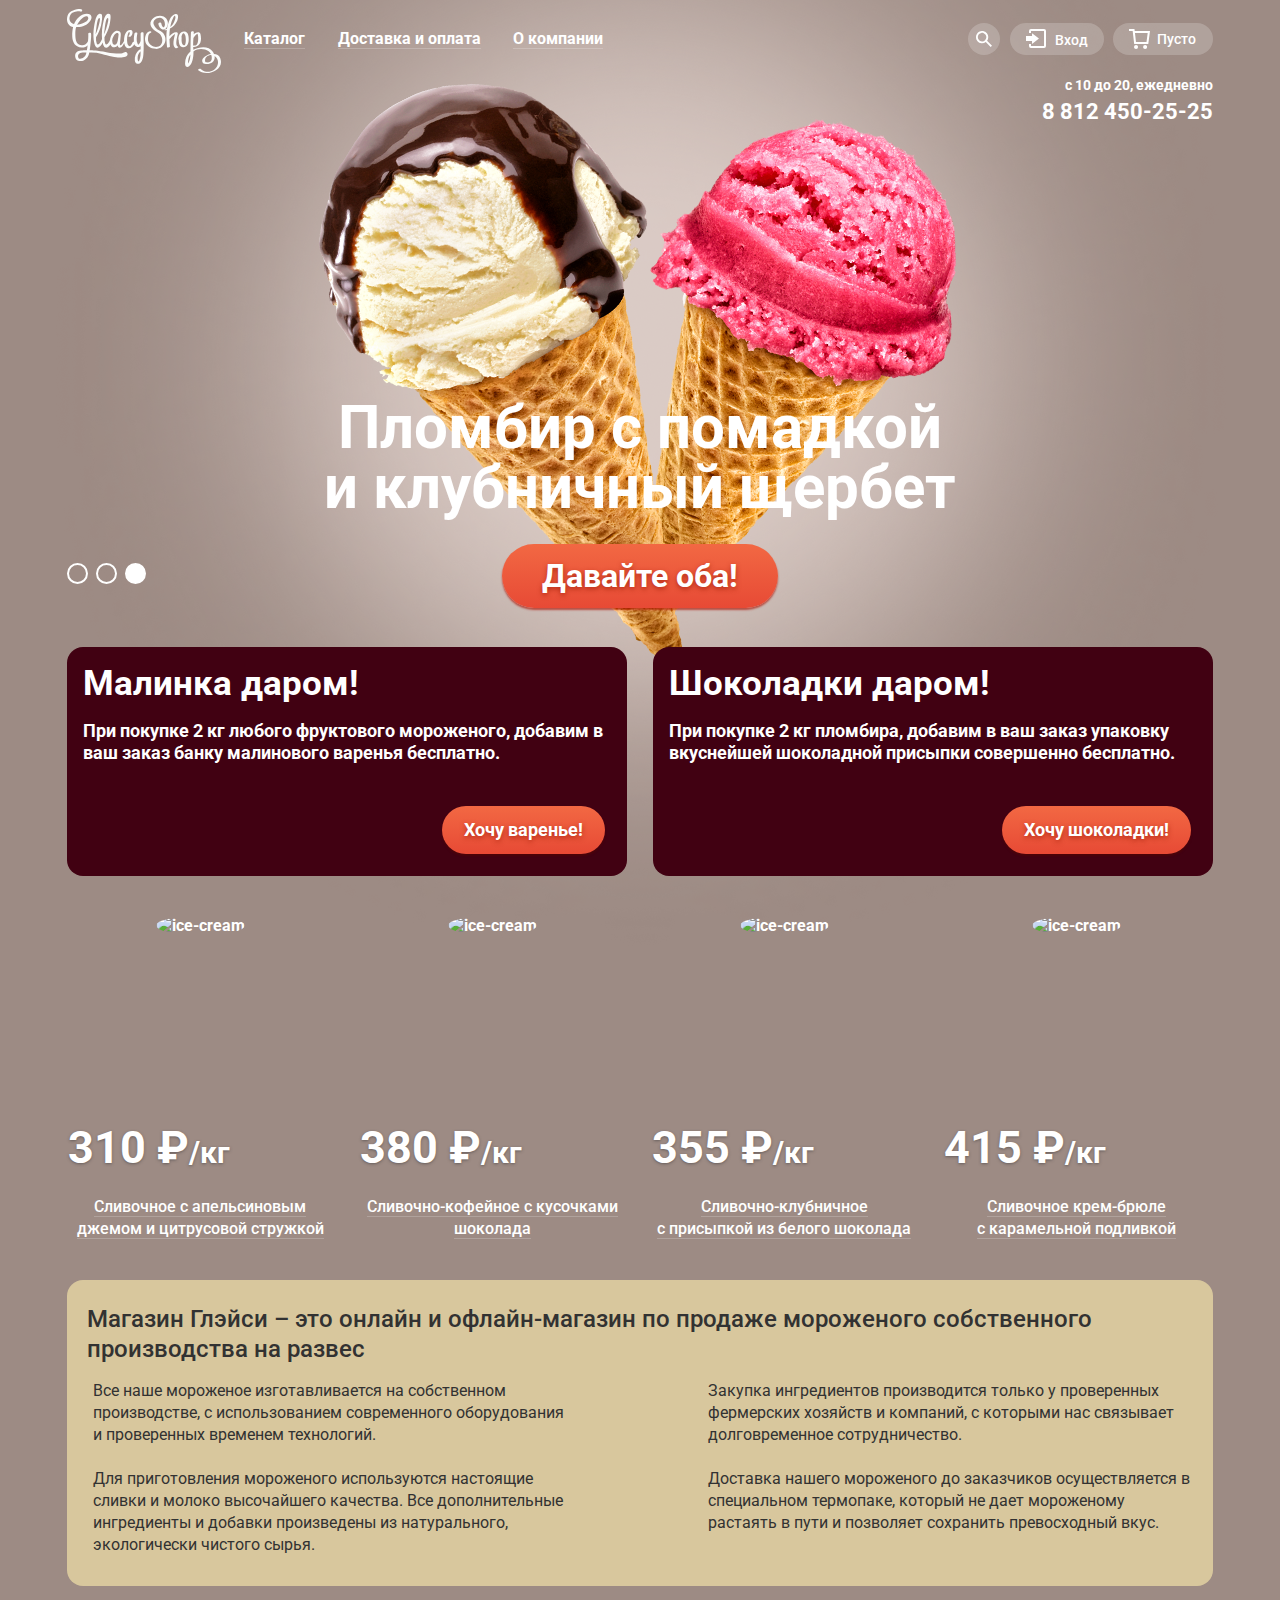
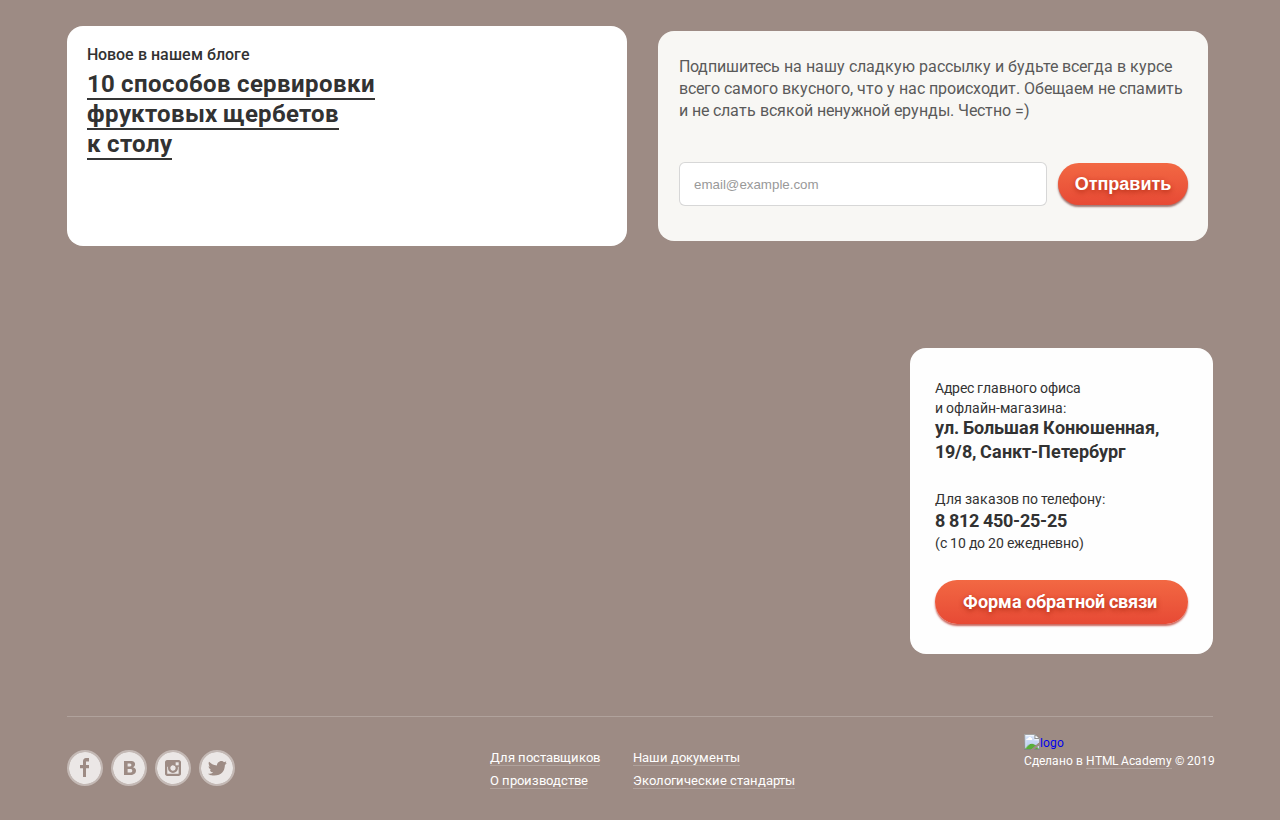
==== commit c3c40914: "поправки по критериям Д" ====
--- a/index.html
+++ b/index.html
@@ -4,10 +4,10 @@
     <meta charset="utf-8">
     <title>HTML Academy: Глейси</title>
     <link href="https://fonts.googleapis.com/css2?family=Roboto:wght@400;500;700&display=swap" rel="stylesheet">
-    <link rel="stylesheet" href="css/min-normalize.css">
-    <link rel="stylesheet" href="css/min-style.css">
-    <link rel="preload" href="img/ice-cream1.png">
-    <link rel="preload" href="img/ice-cream2.png">
+    <link rel="stylesheet" href="css/normalize.css">
+    <link rel="stylesheet" href="css/style.css">
+    <link rel="preload" href="img/ice-cream1.png" as="image">
+    <link rel="preload" href="img/ice-cream2.png" as="image">
   </head>
   <body>
     <div id="text" class="bg-image image3">
@@ -134,7 +134,7 @@
             <div class="products">
               <article class="product-hover">
                 <div class="product hit-product">
-                  <img src="img/cream1.jpg" alt="ice-cream">
+                  <img src="img/cream1.jpg" alt="ice-cream" width="267" height="267">
                   <p>310 ₽<span>/кг</span></p>
                 </div>
                 <h4><a href="#" class="product-name">Сливочное с апельсиновым джемом и цитрусовой стружкой</a></h4>
@@ -142,7 +142,7 @@
               </article>
               <article class="product-hover">
                 <div class="product hit-product">
-                  <img src="img/cream2.jpg" alt="ice-cream">
+                  <img src="img/cream2.jpg" alt="ice-cream" width="267" height="267">
                   <p>380 ₽<span>/кг</span></p>
                 </div>
                 <h4><a href="#" class="product-name">Сливочно-кофейное с кусочками шоколада</a></h4>
@@ -150,7 +150,7 @@
               </article>
               <article class="product-hover">
                 <div class="product hit-product">
-                  <img src="img/cream3.jpg" alt="ice-cream">
+                  <img src="img/cream3.jpg" alt="ice-cream" width="267" height="267">
                   <p>355 ₽<span>/кг</span></p>
                 </div>
                 <h4><a href="#" class="product-name">Сливочно-клубничное с&nbsp;присыпкой из белого шоколада</a></h4>
@@ -158,7 +158,7 @@
               </article>
               <article class="product-hover">
                 <div class="product hit-product">
-                  <img src="img/cream4.jpg" alt="ice-cream">
+                  <img src="img/cream4.jpg" alt="ice-cream" width="267" height="267">
                   <p>415 ₽<span>/кг</span></p>
                 </div>
                 <h4><a href="#" class="product-name">Сливочное крем-брюле с&nbsp;карамельной подливкой</a></h4>
@@ -190,6 +190,7 @@
               <a href="#">10 способов сервировки фруктовых щербетов к&nbsp;столу</a>
             </article>
             <article class="mailing-bg">
+              <h2 class="visually-hidden">Рассылка</h2>
               <div class="mailing">
                 <form action="https://echo.htmlacademy.ru" method="GET">
                   <p>Подпишитесь на нашу сладкую рассылку и будьте всегда в курсе всего самого вкусного, что у нас происходит. Обещаем не спамить и не слать всякой ненужной ерунды. Честно =)</p>
@@ -214,7 +215,7 @@
               <p>Для заказов по телефону:</p> 
               <p><b>8 812 450-25-25</b></p>
               <p>(с 10 до 20 ежедневно)</p>
-              <a href="#" class="btn btn-large block-btn">Форма обратной связи</a>
+              <a href="popap.html" class="btn btn-large block-btn">Форма обратной связи</a>
             </div>
           </div>
         </section>
@@ -240,7 +241,7 @@
             </ul>
           </section>
           <div class="html-academy">
-            <a href="https://htmlacademy.ru/intensive/htmlcss"><img src="img/logo-foot.svg" alt="logo"></a>
+            <a href="https://htmlacademy.ru/intensive/htmlcss"><img src="img/logo-foot.svg" alt="logo"  width="108" height="39"></a>
             <p>Сделано в <a href="https://htmlacademy.ru/intensive/htmlcss">HTML Academy</a> © 2019</p>
           </div>
         </div>
@@ -250,8 +251,8 @@
       <div class="popap block">
         <form action="https://echo.htmlacademy.ru" class="popap-form" method="GET">
           <fieldset>
+            <legend>Мы обязательно вам ответим!</legend>
             <button class="close" type="button"><span class="visually-hidden">Закрыть</span></button>
-            <legend>Мы обязательно вам ответим!</legend>
             <label>
               <input type="text" name="popap_full-name" aria-label="Введите свое Имя Фамилию" placeholder="Имя Фамилия">
             </label>
--- a/css/style.css
+++ b/css/style.css
@@ -0,0 +1,2100 @@
+/*
+* Prefixed by https://autoprefixer.github.io
+* PostCSS: v7.0.29,
+* Autoprefixer: v9.7.6
+* Browsers: last 2 version,not dead,ie <= 11
+*/
+
+:root {
+  --menu-hover: #FBDED7;
+  --menu-active-click: #F6B5A5;
+  --menu-active: #D07058;
+  --placeholder: #999999;
+
+  --text: #323232;
+  --stub: rgb(216, 199, 157);
+  --mailling: #5A5A5A;
+  --nav-active: #EDEDED;
+  --ababab: #ABABAB;
+  
+  --hover-modal: #E84D37;
+  --hover-a: #FFBC9E;
+
+  --btn-linear1: #F26843;
+  --btn-linear2: #E74A35;
+
+  --bg-color1: #849D8F;
+  --bg-color2: #8996A6;
+  --bg-color3: #9D8B84;
+  --bg-color-catalog: #849D8F;
+  --bg-color-silver: #CACAC7;
+  --bg-color-stocks1: #410112;
+  --bg-color-stocks2: #43220D;
+  --bg-color-lane: rgba(248, 247, 244, 0.5);
+
+  --shadow: #696969;
+  --shadow1: rgba(85, 8, 0, 0.54);
+  --shadow2: rgba(160, 32, 11, 0.76);
+  --shadow3: rgba(172, 16, 0, 0.64);
+  --shadow-hover: #AC1000;
+  --shadow-active: #942718;
+  --shadow-product: rgba(49, 50, 53, 0.5);
+
+    /* #323232 */
+  --border-o2: rgba(50, 50, 50, 0.2);
+  --border-o3: rgba(50, 50, 50, 0.3);
+
+  --border-b2b2b2: rgba(178, 178, 178, 0.52);
+  --border-blue: rgba(46, 136, 228, 0.52);
+  --border-grey: #D3D3D2;
+  --border-red: rgba(232, 77, 55, 0.3);
+  --border-orange: rgba(255, 188, 158, 0.3);
+  --border-blog: #353535;
+
+  --black: #000000;
+  --black-o15: rgba(0, 0, 0, 0.15);
+  --black-o3: rgba(0, 0, 0, 0.3);
+  --black-o4: rgba(0, 0, 0, 0.4);
+
+  --basic-white: #F8F7F4;
+  --dark-white: #FEFEFE;
+  --normal-white: #FFFFFF;
+  --white-o0: rgba(255, 255, 255, 0);
+  --white-o2: rgba(255, 255, 255, 0.2);
+  --white-o3: rgba(255, 255, 255, 0.3);
+  --white-o4: rgba(255, 255, 255, 0.4);
+  --white-o5: rgba(255, 255, 255, 0.5);
+  --white-o7: rgba(255, 255, 255, 0.7);
+  --white-o8: rgba(255, 255, 255, 0.8);
+}
+
+.visually-hidden {
+  position: absolute;
+  width: 1px;
+  height: 1px;
+  margin: -1px;
+  border: 0;
+  padding: 0;
+  white-space: nowrap;
+  -webkit-clip-path: inset(100%);
+          clip-path: inset(100%);
+  clip: rect(0 0 0 0);
+  overflow: hidden;
+}
+
+*, *::before, *::after {
+  box-sizing: border-box;
+}
+
+::-webkit-input-placeholder {color: var(--placeholder); opacity:1;}/* webkit */
+::-moz-placeholder          {color: var(--placeholder); opacity:1;}/* Firefox 19+ */
+:-moz-placeholder           {color: var(--placeholder); opacity:1;}/* Firefox 18- */
+:-ms-input-placeholder      {color: var(--placeholder); opacity:1;}/* IE */
+
+/* Global */
+
+body {
+  position: relative;
+  margin: 0;
+  padding: 0;
+  font-family: "Roboto", "Verdana", sans-serif;
+  font-size: 16px;
+  font-style: normal;
+  font-weight: bold;
+  color: var(--normal-white);
+  background-color: var(--bg-color);
+  min-width: 1200px;
+}
+/* bg-color-catalog.html */
+.bg-color {
+  background-color: var(--bg-color-catalog);
+}
+
+.liner {
+  position: absolute;
+  z-index: -1;
+  top: 0;
+  width: 100%;
+  height: 656px;
+  background-image: linear-gradient(180deg, var(--white-o2) 0%, var(--white-o0) 100%);
+}
+
+a {
+  text-decoration: none;
+}
+
+img {
+  max-width: 100%;
+  height: auto;
+}
+
+.wrapper {
+  padding-top: 9px;
+  width: 1146px;
+  margin: 0 auto;
+}
+
+.wrapper2 {
+  padding-top: 9px;
+  width: 1146px;
+  margin: 0 auto;
+}
+
+/*Navigation*/
+
+.container {
+  display: -ms-grid;
+  display: grid;
+  -ms-grid-columns: -webkit-max-content 1fr 259px;
+  -ms-grid-columns: max-content 1fr 259px;
+  grid-template-columns: -webkit-max-content 1fr 259px;
+  grid-template-columns: max-content 1fr 259px;
+}
+
+.header-navigation {
+  list-style: none;
+  line-height: 18px;
+  padding: 0;
+  display: -ms-flexbox;
+  display: flex;
+  -ms-flex-wrap: wrap;
+      flex-wrap: wrap;
+  margin-top: 21px;
+  margin-left: 10px;
+}
+
+.nav-items {
+  margin-right: 13px;
+  margin-left: 13px;
+  margin-bottom: 15px;
+  position: relative;
+}
+
+@-moz-document url-prefix() {
+  .nav-items {
+    margin-left: 13px;
+  }
+}
+
+
+.nav-items:nth-child(2) {
+  margin-right: 19px;
+  margin-left: 20px;
+}
+
+@-moz-document url-prefix() {
+  .nav-items:nth-child(2) {
+    margin-right: 4px;
+  }
+}
+
+.nav-item {
+  border-bottom: 1px solid var(--white-o2);
+  color: var(--normal-white);
+}
+
+@-moz-document url-prefix() {
+  .nav-item {
+    margin-right: 13px;
+  }
+}
+
+.nav-items:hover > .nav-item {
+  border-radius: 26px;
+  color: var(--text);
+  font-weight: bold;
+  font-size: 16px;
+  line-height: 18px;
+  padding: 6px 13px 5px 14px;
+  margin-right: -13px;
+  margin-left: -14px;
+}
+
+@-moz-document url-prefix() {
+  .nav-items:hover > .nav-item:not(.active) {
+    margin-right: 0;
+  }
+}
+
+.nav-items > .active {
+  background-color: var(--hover-modal);
+  border-radius: 26px;
+  font-weight: bold;
+  font-size: 16px;
+  line-height: 18px;
+  padding: 6px 15px 5px 14px;
+  margin-right: -15px;
+  margin-left: -14px;
+}
+
+.nav-items:hover > .nav-item:not(:active) {
+  background-color: var(--normal-white);
+}
+
+.nav-item:active {
+  background-color: var(--nav-active);
+  box-shadow: inset 0px 2px 1px var(--shadow);
+}
+
+.header-menu {
+  display: none;
+  position: absolute;
+  z-index: 5;
+  width: 143px;
+  top: 29px;
+  left: -20px;
+  margin: 0;
+  padding: 0;
+  list-style: none;
+  background-color: var(--normal-white);
+  box-shadow: 0px 20px 20px var(--black-o4);
+  border-radius: 4px;
+}
+
+.header-menu > li:first-child > a {
+  display: block;
+  padding-top: 11px;
+  padding-left: 21px;
+  padding-bottom: 8px;
+  color: var(--text);
+  font-weight: bold;
+  font-size: 14px;
+  line-height: 18px;
+}
+
+.header-menu > li:first-child::after {
+  content: "";
+  position: absolute;
+  left: 6px;
+  right: 6px;
+  top: 37px;
+  border: 0.5px solid var(--border-o2);
+}
+
+.header-menu a {
+  display: block;
+  color: var(--text);
+  font-weight: normal;
+  font-size: 14px;
+  line-height: 16px;
+  padding-top: 11px;
+  padding-bottom: 5px;
+  padding-left: 21px;
+  
+}
+
+.header-menu > li:last-child > a {
+  padding-bottom: 11px;
+}
+
+.header-menu > li:hover {
+  background-color: var(--menu-hover);
+}
+
+.header-menu > li:active {
+  background-color: var(--menu-active-click);
+}
+
+.header-menu > .active {
+  background-color: var(--menu-active);
+}
+
+.active a {
+  color: var(--normal-white);
+}
+
+.header-menu > li:last-child {
+  border-radius: 0 0 4px 4px;
+}
+
+.header-menu > li:first-child {
+  border-radius: 4px 4px 0 0;
+}
+
+.header-menu::before {
+  content: "";
+  position: absolute;
+  top: -5px;
+  left: 0;
+  background-color: transparent;
+  width: 100%;
+  height: 5px;
+}
+
+.nav-items:hover > .header-menu {
+  display: block;
+}
+
+.header-search {
+  position: relative;
+}
+
+.form-search {
+  display: none;
+  position: absolute;
+  z-index: 5;
+  top: 36px;
+  left: -309px;
+  background-color: var(--basic-white);
+  box-shadow: 0px 20px 20px var(--black-o4);
+  border-radius: 4px;
+  width: 341px;
+  height: 84px;
+}
+
+.form-search::before {
+  content: "";
+  background-color: transparent;
+  position: absolute;
+  top: -5px;
+  width: 100%;
+  height: 5px;
+}
+
+.form-search form {
+  padding: 20px 15px;
+}
+
+.form-search input {
+  width: 311px;
+  height: 44px;
+  background-color: var(--normal-white);
+  border: 1px solid var(--border-grey);
+  border-radius: 4px;
+  padding: 15px;
+  font-weight: bold;
+}
+
+.form-search input:hover {
+  border: 2px solid var(--border-b2b2b2);
+  padding-left: 14px;
+}
+
+.form-search input:focus {
+  outline: none;
+  border: 2px solid var(--border-blue);
+  padding-left: 14px;
+}
+
+.form-search input:placeholder-shown {
+  font-weight: normal;
+}
+
+.header-search:hover .form-search {
+  display: block;
+}
+
+.header-login {
+  list-style: none;
+  font-weight: 500;
+  font-size: 14px;
+  line-height: 16px;
+  display: -ms-flexbox;
+  display: flex;
+  -ms-flex-pack: end;
+      justify-content: flex-end;
+  padding: 0;
+}
+
+.search {
+  background-color: var(--white-o2);
+  border-radius: 20px;
+  color: var(--normal-white);
+  padding: 8px 8px 6px 8px;
+  display: -ms-flexbox;
+  display: flex;
+  -ms-flex-align: center;
+      align-items: center;
+  height: 32px;
+}
+
+.search svg {
+  margin-bottom: 3px;
+}
+
+.header-search:hover path {
+  fill: var(--text);
+}
+
+.header-search:hover .search,
+.header-in-out:hover .exit,
+.header-pay:hover .box {
+  background-color: var(--normal-white);
+  color: var(--text);
+}
+
+.exit {
+  background-color: var(--white-o2);
+  border-radius: 20px;
+  padding: 6px 16px 7px 16px;
+  vertical-align: middle;
+  color: var(--normal-white);
+  display: -ms-flexbox;
+  display: flex;
+  -ms-flex-align: center;
+      align-items: center;
+  height: 32px;
+}
+
+.exit span {
+  margin-top: 2px;
+}
+
+.exit svg {
+  margin-right: 9px;
+}
+
+.header-in-out:hover path {
+  fill: var(--text);
+}
+
+.box {
+  display: -ms-flexbox;
+  display: flex;
+  -ms-flex-align: center;
+      align-items: center;
+  height: 32px;
+  background-color: var(--white-o2);
+  border-radius: 20px;
+  padding: 6px 17px 7px 16px;
+  color: var(--normal-white);
+}
+
+.box svg {
+  margin-right: 7px;
+}
+
+.box:hover path {
+  fill: var(--text);
+}
+
+.box-full {
+  display: -ms-flexbox;
+  display: flex;
+  -ms-flex-align: center;
+      align-items: center;
+  height: 32px;
+  background-color: var(--normal-white);
+  border-radius: 20px;
+  padding: 6px 21px 7px 16px;
+  color: var(--text);
+}
+
+.box-full span {
+  margin-top: 3px;
+  margin-right: -4px;
+  width: max-content;
+}
+
+.box-full svg {
+  margin-right: 6px;
+}
+
+.header-in-out {
+  margin-left: 10px;
+  position: relative;
+}
+
+.form-in-out {
+  display: none;
+  position: absolute;
+  top: 36px;
+  left: -184px;
+  z-index: 5;
+  width: 277px;
+  height: 214px;
+  background-color: var(--basic-white);
+  box-shadow: 0px 20px 20px var(--black-o4);
+  border-radius: 4px;
+  padding: 20px 16px 22px 19px;
+}
+
+.form-in-out input {
+  width: 241px;
+  height: 44px;
+  background-color: var(--normal-white);
+  border: 1px solid var(--border-grey);
+  border-radius: 4px;
+  margin-bottom: 20px;
+  padding: 15px;
+  font-weight: bold;
+}
+
+.form-in-out input:hover {
+  border: 2px solid var(--border-b2b2b2);
+  padding-left: 14px;
+}
+
+.form-in-out input:focus {
+  outline: none;
+  border: 2px solid var(--border-blue);
+  padding-left: 14px;
+}
+
+.form-in-out input:placeholder-shown {
+  font-weight: normal;
+}
+
+.form-in-out button {
+  border: 0;
+  padding: 15px 26px;
+  font-weight: bold;
+  font-size: 18px;
+  line-height: 16px;
+}
+
+.btn-exit-form {
+  display: -ms-flexbox;
+  display: flex;
+  -ms-flex-pack: justify;
+      justify-content: space-between;
+  -ms-flex-align: center;
+      align-items: center;
+}
+
+.btn-exit-form div {
+  width: 119px;
+}
+
+.btn-exit-form a {
+  display: inline-block;
+  vertical-align: middle;
+  font-weight: normal;
+  font-size: 13px;
+  line-height: 15px;
+  border-bottom: 1px solid var(--border-o3);
+  margin-bottom: 4px;
+  color: var(--text);
+}
+
+.btn-exit-form a:hover {
+  color: var(--hover-modal);
+  border-bottom: 1px solid var(--border-red);
+}
+
+
+.form-in-out::before {
+  content: "";
+  background-color: transparent;
+  position: absolute;
+  top: -5px;
+  left: 0;
+  width: 100%;
+  height: 5px;
+}
+
+.header-in-out:hover .form-in-out {
+  display: block;
+}
+
+.header-pay {
+  position: relative;
+  margin-left: 9px;
+}
+
+.box-table {
+  display: none;
+  position: absolute;
+  z-index: 5;
+  top: 36px;
+  left: -421px;
+  width: 539px;
+  min-height: 242px;
+  background-color: var(--basic-white);
+  box-shadow: 0px 20px 20px var(--black-o4);
+  border-radius: 4px;
+  color: var(--text);
+  font-weight: normal;
+  font-size: 13px;
+  line-height: 16px;
+  padding: 2px 14px 17px 15px
+}
+
+.box-table::before {
+  content: "";
+  background-color: transparent;
+  position: absolute;
+  top: -5px;
+  left: 0;
+  width: 100%;
+  height: 5px;
+}
+
+.box-table tr:last-child {
+  position: relative;
+  display: -ms-flexbox;
+  display: flex;
+  -ms-flex-wrap: wrap;
+      flex-wrap: wrap;
+  -ms-flex-pack: end;
+      justify-content: flex-end;
+  width: 510px;
+}
+
+.box-table tr:last-child::before {
+  content: "";
+  position: absolute;
+  width: 100%;
+  height: 1px;
+  background-color: var(--bg-color-silver);
+  left: 0;
+}
+
+.box-table div {
+  width: 100%;
+}
+
+.box-table .btn {
+  padding: 14px 15px;
+  margin-right: 2px;
+  font-weight: bold;
+  font-size: 18px;
+  line-height: 16px;
+}
+
+.box-table tr:not(:last-child) {
+  display: -ms-flexbox;
+  display: flex;
+  -ms-flex-pack: start;
+      justify-content: flex-start;
+  min-width: 464px;
+  margin-top: 17px;
+  margin-bottom: 15px;
+}
+
+.table-btn {
+  padding-top: 7px;
+  padding-left: 3px;
+  border: 0;
+  background-color: transparent;
+}
+
+.table-btn::before {
+  content: url(../img/x.svg);
+  cursor: pointer;
+}
+
+.table-img img {
+  border-radius: 50%;
+  margin-top: -3px;
+  margin-left: 1px;
+}
+
+.table-name {
+  margin-left: 11px;
+  padding-top: 7px;
+  width: 220px;
+  vertical-align: top;
+}
+
+.table-name a {
+  color: var(--text);
+}
+
+.table-name a:hover {
+  color: var(--hover-modal);
+}
+
+.table-price {
+  color: var(--black);
+  margin-left: 27px;
+  margin-top: 6px;
+}
+
+.table-price span {
+  color: var(--ababab);
+}
+
+.table-finish-price {
+  margin-top: 6px;
+  margin-left: 24px;
+}
+
+.table-total-price {
+  font-weight: bold;
+  font-size: 15px;
+  line-height: 16px;
+  margin-left: 287px;
+  margin-right: 3px;
+  margin-top: 16px;
+  margin-bottom: 14px;
+}
+
+.time {
+  min-height: 45px;
+  -ms-grid-column-span: -1;
+  grid-column-end: -1;
+  display: -ms-flexbox;
+  display: flex;
+  -ms-flex-wrap: wrap;
+      flex-wrap: wrap;
+  -ms-flex-pack: end;
+      justify-content: flex-end;
+  margin-top: -2px;
+}
+
+.header-pay:hover .box-table {
+  display: block;
+}
+
+.time p {
+  font-size: 14px;
+  line-height: 16px;
+  margin: 0;
+  margin-bottom: 7px;
+}
+
+.time a {
+  color: var(--normal-white);
+  font-size: 22px;
+  line-height: 24px;
+}
+
+.finding {
+  min-height: 20px;
+  width: 267px;
+  margin-bottom: -2px;
+  font-weight: normal;
+  font-size: 14px;
+  line-height: 16px;
+}
+
+.find a {
+  color: var(--normal-white);
+}
+
+.find a[href]:hover {
+  color: var(--hover-a);
+  border-bottom: 1px solid var(--border-orange);
+}
+
+.find {
+  display: -ms-flexbox;
+  display: flex;
+  list-style: none;
+  margin: 0;
+  padding: 0;
+  margin-top: -34px;
+  margin-left: 0;
+}
+
+.find li::before {
+  content: "»";
+  margin-left: 8px;
+  margin-right: 8px;
+  color: var(--normal-white);
+}
+
+.find li:first-child::before {
+  content: none;
+}
+
+.find a[href] {
+  border-bottom: 1px solid var(--white-o2);
+}
+
+/*Slider*/
+
+.bg-image{
+  background-repeat: no-repeat;
+  background-position: top center;
+  transition: background-image 0.5s ease, background-color 0.5s ease;
+}
+
+.image1 {
+  background-image: url(../img/ice-cream3.png);
+  background-color: var(--bg-color1);
+}
+
+.image2 {
+  background-image: url(../img/ice-cream2.png);
+  background-color: var(--bg-color2);
+}
+
+.image3 {
+  background-image: url(../img/ice-cream1.png);
+  background-color: var(--bg-color3);
+}
+
+.slider {
+  position: relative;
+  padding-top: 265px;
+}
+
+.slide {
+  text-align: center;
+  width: 670px;
+  margin: 0 auto;
+  display: none;
+}
+
+.slide-current {
+  display: block;
+}
+
+.slider a {
+  font-size: 32px;
+  line-height: 44px;
+}
+
+.slider h2 {
+  font-size: 60px;
+  line-height: 60px;
+  text-align: center;
+  margin: 0;
+  margin-bottom: 26px;
+}
+
+.slider-btn {
+  position: absolute;
+  bottom: 24px;
+  width: 79px;
+  display: -ms-flexbox;
+  display: flex;
+  -ms-flex-pack: justify;
+      justify-content: space-between;
+}
+
+.btn-slider {
+  display: inline-block;
+  vertical-align: top;
+  width: 21px;
+  height: 21px;
+  background-color: transparent;
+  border: 2px solid var(--normal-white);
+  border-radius: 50%;
+  cursor: pointer;
+}
+
+.btn-slider:not(.current-btn):hover {
+  background-color: var(--white-o4);
+}
+
+.btn-slider:not(.current-btn):active {
+  background-color: var(--normal-white);
+}
+
+.btn-slider:last-child {
+  margin-right: 0px;
+}
+
+.current-btn {
+  background-color: var(--normal-white);
+  cursor: default;
+}
+
+/*buttons*/
+
+.btn {
+  display: inline-block;
+  vertical-align: middle;
+  text-decoration: none;
+  font-weight: bold;
+  background-image: linear-gradient(180deg, var(--btn-linear1) 0%, var(--btn-linear2) 100%);
+  box-shadow: 0px 2px 2px var(--shadow1);
+  border-radius: 70px;
+  color: var(--normal-white);
+  text-shadow: 0px 2px 5px var(--shadow2);
+}
+
+.btn:hover {
+  background-image: linear-gradient(0deg, var(--white-o2), var(--white-o2)), linear-gradient(180deg, var(--btn-linear1) 0%, var(--btn-linear2) 100%);
+  box-shadow: 0px 1px 2px var(--shadow-hover);
+}
+
+.btn:active {
+  background-image: linear-gradient(0deg, rgba(0, 0, 0, 0.07), rgba(0, 0, 0, 0.07)), linear-gradient(180deg, var(--btn-linear1) 0%, var(--btn-linear2) 100%);
+  box-shadow: inset 0px 2px 2px var(--shadow-active);
+
+}
+
+.btn-large {
+  box-shadow: 0px 2px 2px var(--shadow3);
+  border-radius: 70px;
+}
+
+.btn-large:hover {
+  box-shadow: 0px 2px 2px var(--shadow-hover);
+}
+
+.btn-large:active {
+  box-shadow: inset 0px 2px 2px var(--shadow-active);
+}
+
+/*STOKS*/
+
+.stocks {
+  margin-top: 39px;
+  margin-bottom: 40px;
+  display: -ms-grid;
+  display: grid;
+  -ms-grid-columns: 1fr 26px 1fr;
+  grid-template-columns: 1fr 1fr;
+  grid-gap: 26px;
+  -ms-flex-align: start;
+      align-items: start;
+}
+
+.slider .btn-large {
+  padding: 10px 40px;
+}
+
+.stocks h3 {
+  font-size: 35px;
+  line-height: 41px;
+  margin: 0;
+  margin-bottom: -5px;
+}
+
+.stocks p {
+  font-size: 18px;
+  line-height: 22px;
+  margin: 0;
+}
+
+.stock1,
+.stock2 {
+  padding: 16px 22px 22px 16px;
+  position: relative;
+}
+
+.stock1 {
+  background-color: var(--bg-color-stocks1);
+  background-image: url(../img/raspberry.jpg);
+  background-size: cover;
+  background-repeat: no-repeat;
+  border-radius: 16px;
+  width: 560px;
+  min-height: 229px;
+}
+
+.stock {
+  display: -ms-flexbox;
+  display: flex;
+  -ms-flex-wrap: wrap;
+      flex-wrap: wrap;
+}
+
+.stocks a {
+  -ms-flex-item-align: end;
+      align-self: flex-end;
+  margin-left: auto;
+  padding: 12px 22px;
+  font-weight: bold;
+  font-size: 18px;
+  line-height: 24px;
+}
+
+.stock2 {
+  background-color: var(--bg-color-stocks1);
+  background-image: url(../img/chocolate.jpg);
+  background-size: cover;
+  background-repeat: no-repeat;
+  border-radius: 16px;
+  width: 560px;
+  min-height: 229px;
+}
+
+/*products*/
+
+.products {
+  display: -ms-flexbox;
+  display: flex;
+  -ms-flex-wrap: wrap;
+      flex-wrap: wrap;
+}
+
+.product {
+  position: relative;
+  height: 267px;
+}
+
+.product img {
+  border-radius: 50%;
+}
+
+.product p {
+  position: absolute;
+  bottom: 0;
+  left: 1px;
+  margin: 0;
+  margin-bottom: 13px;
+  font-size: 45px;
+  line-height: 45px;
+  text-shadow: 0px 1px 3px var(--shadow-product);
+}
+
+.product span {
+  font-size: 30px;
+  line-height: 35px;
+}
+
+.product-hover h4{
+  width: 266px;
+  margin-left: auto;
+  margin-right: auto;
+  margin-top: 13px;
+  margin-bottom: 11px;
+}
+
+.product-name {
+  font-weight: 500;
+  font-size: 16px;
+  line-height: 22px;
+  border-bottom: 1px solid var(--white-o2);
+  color: var(--normal-white);
+}
+
+.product-name:hover {
+  color: var(--hover-a);
+  border-bottom: 1px solid var(--border-orange);
+}
+
+.product-hover .btn {
+  content: "";
+  display: none;
+  position: absolute;
+  font-size: 18px;
+  line-height: 24px;
+  width: 200px;
+  height: 44px;
+  padding: 10px 16px;
+  left: 0;
+  right: 0;
+  margin: auto;
+}
+
+.product-hover:hover .btn {
+  display: block;
+}
+
+.product-hover {
+  position: relative;
+  z-index: 2;
+  vertical-align: top;
+  text-align: center;
+  margin-bottom: 25px;
+  margin-right: 26px;
+}
+
+.product-hover:nth-child(4n) {
+  margin-right: 0;
+}
+
+.product-hover::before {
+  content: "";
+  position: absolute;
+  z-index: -1;
+  width: 293px;
+  min-height: calc(100% + 65px);
+  background-color: var(--white-o3);
+  border-radius: 5px;
+  display: none;
+  box-shadow: 0 20px 30px var(--black-o15);
+  top: -5px;
+  left: -13px;
+}
+
+.product-hover:hover::before {
+  display: block;
+}
+
+.product-hover:hover {
+  position: relative;
+  z-index: 4;
+}
+
+.hit-product::before {
+  content: url(../img/hit.png);
+  position: absolute;
+  top: 0;
+  left: 0;
+}
+
+/*edge*/
+
+.advantages {
+  position: relative;
+  background-image: url(../img/pattern.jpg);
+  background-color: var(--stub);
+  min-height: 306px;
+  border-radius: 16px;
+  color: var(--text);
+  padding: 23px 23px 23px 18px;
+  margin-top: 4px;
+}
+
+.advantages h2 {
+  font-weight: 500;
+  font-size: 24px;
+  line-height: 30px;
+  margin: 0;
+  margin-top: 1px;
+  margin-left: 2px;
+}
+
+.advantages-flex p {
+  font-weight: normal;
+  font-size: 16px;
+  line-height: 22px;
+  margin: 0;
+  margin-top: 16px;
+  margin-bottom: 6px;
+  width: calc(540px - 58px);
+}
+
+.advantage {
+  display: -ms-flexbox;
+  display: flex;
+}
+
+.advantage1::before {
+  margin-right: 6px;
+  margin-top: 7px;
+  margin-left: 2px;
+  content: url(../img/ice-cream-icon.svg);
+}
+
+.advantage2::before {
+  margin-right: 6px;
+  margin-top: 7px;
+  content: url(../img/cow-icon.svg);
+}
+
+.advantage3::before {
+  margin-right: 6px;
+  margin-top: 7px;
+  margin-left: 2px;
+  content: url(../img/leaf-icon.svg);
+}
+
+.advantage4::before {
+  margin-right: 6px;
+  margin-top: 7px;
+  content: url(../img/temp-icon.svg);
+}
+
+.advantages-flex {
+  display: -ms-flexbox;
+  display: flex;
+  -ms-flex-wrap: wrap;
+      flex-wrap: wrap;
+  -ms-flex-pack: justify;
+      justify-content: space-between;
+}
+
+/* news */
+
+.news {
+  display: -ms-flexbox;
+  display: flex;
+  -ms-flex-pack: justify;
+      justify-content: space-between;
+  -ms-flex-align: start;
+      align-items: flex-start;
+  margin-top: 40px;
+}
+
+/*BLOG*/
+
+.blog {
+  background-image: url(../img/strawberry.jpg);
+  background-color: var(--normal-white);
+  background-repeat: no-repeat;
+  background-size: cover;
+  border-radius: 16px;
+  width: 560px;
+  min-height: 220px;
+  color: var(--text);
+  padding-top: 18px;
+  padding-left: 20px;
+  padding-right: 250px;
+  padding-bottom: 18px;
+}
+
+.blog h3 {
+  margin: 0;
+  margin-bottom: 3px;
+  font-weight: 500;
+  font-size: 16px;
+  line-height: 22px;
+}
+
+.blog a {
+  color: var(--text);
+  border-bottom: 2px solid var(--border-blog);
+  font-size: 24px;
+  line-height: 30px;
+}
+
+.blog a:hover {
+  color: var(--hover-modal);
+  border-bottom: 2px solid var(--border-orange);
+}
+
+/*mailing*/
+
+.mailing-bg {
+  background-image: url(../img/bg-mail.jpg);
+  background-repeat: repeat;
+  border-radius: 16px;
+  width: 560px;
+  min-height: 220px;
+}
+
+.mailing {
+  background-color: var(--basic-white);
+  margin: 5px;
+  border-radius: 16px;
+  background-repeat: no-repeat;
+  color: var(--mailling);
+  padding: 25px 16px 35px 21px;
+  font-weight: normal;
+  font-size: 16px;
+  line-height: 22px;
+  width: 550px;
+  min-height: 210px;
+}
+
+.mailing p {
+  margin: 0;
+  margin-bottom: 40px;
+}
+
+.mailing .btn {
+  padding-top: 9px;
+  padding-bottom: 9px;
+  border: none;
+  color: var(--normal-white);
+  margin-left: 7px;
+  width: 130px;
+  font-weight: bold;
+  font-size: 18px;
+  line-height: 24px;
+}
+
+.mailing label {
+  display: inline-block;
+  vertical-align: middle;
+}
+
+.mailing input {
+  width: 368px;
+  height: 44px;
+  border-radius: 6px;
+  border: 1px solid var(--border-b2b2b2);
+  padding-left: 14px;
+  font-weight: bold;
+}
+
+.mailing input:hover {
+  border: 2px solid var(--border-b2b2b2);
+  padding-left: 13px;
+}
+
+.mailing input:focus {
+  outline: none;
+  border: 2px solid var(--border-blue);
+  padding-left: 13px;
+}
+
+.mailing input:placeholder-shown {
+  font-weight: normal;
+}
+
+.contacts {
+  position: relative;
+  min-height: 430px;
+  margin-top: 40px;
+}
+
+.contacts .wrapper {
+  position: relative;
+}
+
+.contact-map {
+  background-image: url(../img/map.png);
+  background-repeat: no-repeat;
+  background-position: center;
+  height: 430px;
+  position: absolute;
+  height: 100%;
+  width: 100%;
+}
+
+.contact-adress {
+  background-color: var(--dark-white);
+  font-weight: normal;
+  font-size: 14px;
+  line-height: 20px;
+  color: var(--text);
+  width: 303px;
+  min-height: 306px;
+  border-radius: 16px;
+  position: absolute;
+  padding: 31px 30px 30px 25px;
+  right: 0;
+  top: 62px;
+}
+
+.contact-adress p {
+  margin: 0;
+}
+
+.contact-adress p:first-child {
+  margin-top: -1px;
+  margin-bottom: -2px;
+  padding-right: 100px;
+}
+
+.contact-adress p:nth-child(3) {
+  margin-top: 25px;
+}
+
+.contact-adress strong,
+.contact-adress b {
+  font-weight: bold;
+  font-size: 18px;
+  line-height: 24px;
+}
+
+.contact-adress a {
+  padding: 10px 28px;
+  width: 253px;
+  font-weight: bold;
+  font-size: 18px;
+  line-height: 24px;
+  margin-top: 27px;
+}
+
+/* footer */
+
+.footer {
+  min-height: 103px;
+
+}
+
+.footer .wrapper {
+  padding: 0;
+  display: -ms-flexbox;
+  display: flex;
+  -ms-flex-pack: justify;
+      justify-content: space-between;
+  -ms-flex-align: center;
+      align-items: center;
+  border-top: 1px solid var(--white-o2);
+  height: 100%;
+  padding-top: 18px;
+  padding-bottom: 25px;
+}
+
+.social {
+  display: -ms-flexbox;
+  display: flex;
+  -ms-flex-wrap: wrap;
+      flex-wrap: wrap;
+  max-width: 168px;
+  margin-top: 13px;
+}
+
+.social-hover {
+  border: 2px solid var(--white-o5);
+  border-radius: 50%;
+  margin-right: 8px;
+  margin-bottom: 8px;
+  opacity: 0.8;
+  height: 36px;
+}
+
+.social-hover:nth-child(4n) {
+  margin-right: 0;
+}
+
+.social-hover:active {
+  border: 2px solid var(--white-o7);
+}
+
+.social-hover:hover {
+  opacity: 1;
+}
+
+.social-fb::before {
+  content: url(../img/facebook.svg);
+}
+
+.social-vk::before {
+  content: url(../img/vk.svg);
+}
+
+.social-inst::before {
+  content: url(../img/inst.svg);
+}
+
+.social-twit::before {
+  content: url(../img/twitter.svg);
+}
+
+.footer-navigation ul {
+  position: relative;
+  left: 24px;
+  padding: 0;
+  list-style: none;
+  margin: 0;
+  display: -ms-flexbox;
+  display: flex;
+  -ms-flex-wrap: wrap;
+      flex-wrap: wrap;
+  margin-top: 14px;
+}
+
+.footer-navigation li {
+  min-width: 143px;
+  margin-bottom: 5px;
+  position: relative;
+}
+
+.footer-navigation a {
+  border-bottom: 1px solid var(--white-o2);
+  color: var(--normal-white);
+}
+
+.footer-navigation {
+  max-width: 328px;
+  font-weight: 400;
+  font-size: 13px;
+  line-height: 18px;
+  }
+
+.footer-navigation a::before {
+  content: url(../img/heart.svg);
+  position: absolute;
+  top: 2px;
+  left: -21px;
+  display: none;
+}
+
+.footer-navigation a:hover::before {
+  display: block;
+}
+
+.footer-navigation li:hover {
+  font-weight: 700;
+}
+
+.html-academy {
+  font-weight: normal;
+  font-size: 12px;
+  line-height: 18px;
+  height: 60px;
+  width: 191px;
+  margin-top: -2px;
+  margin-right: -2px;
+}
+
+.html-academy p {
+  margin: 0;
+}
+
+.html-academy a:last-child {
+  color: var(--normal-white);
+  border-bottom: 1px solid var(--white-o2);
+}
+.html-academy a:last-child:hover {
+  color: var(--hover-a);
+  border-bottom: 1px solid var(--border-orange);
+}
+
+/* POPAP */
+
+.block {
+  display: none;
+}
+
+.bg-color-popap {
+  position: fixed;
+  top: 0;
+  left: 0;
+  right: 0;
+  bottom: 0;
+  background-color: var(--black-o3);
+  z-index: 7;
+}
+
+.popap {
+  position: fixed;
+  top: 50%;
+  left: 50%;
+  -ms-transform: translate(-50%, -50%);
+      transform: translate(-50%, -50%);
+  z-index: 10;
+  width: 476px;
+  min-height: 442px;
+  background-color: var(--basic-white);
+  border-radius: 6px;
+  color: var(--text);
+  padding: 15px 25px 24px 23px;
+}
+
+.popap-form fieldset {
+  position: relative;
+  border: 0;
+  padding: 0;
+  margin: 0;
+}
+
+.popap-form .close {
+  position: absolute;
+  right: -9px;
+  top: 0;
+  width: 18px;
+  height: 18px;
+  background-image: url(../img/x-popap.svg);
+  border: 0;
+  background-color: transparent;
+  background-repeat: no-repeat;
+  cursor: pointer;
+}
+
+@-moz-document url-prefix() {
+  .popap-form .close {
+    top: -49px;
+  }
+} 
+
+.popap-form legend {
+  font-weight: 500;
+  font-size: 24px;
+  line-height: 28px;
+  margin-bottom: 20px;
+}
+
+.popap-form input {
+  width: 267px;
+  height: 44px;
+  background: var(--normal-white);
+  border: 1px solid var(--border-b2b2b2);
+  border-radius: 4px;
+  padding: 15px;
+  margin-bottom: 20px;
+  font-weight: bold;
+}
+
+.popap-form input:hover {
+  border: 2px solid var(--border-b2b2b2);
+  padding-left: 14px;
+}
+
+.popap-form  input:focus {
+  outline: none;
+  border: 2px solid var(--border-blue);
+  padding-left: 14px;
+}
+
+.popap-form textarea {
+  width: 428px;
+  height: 154px;
+  background-color: var(--normal-white);
+  border: 1px solid var(--border-b2b2b2);
+  border-radius: 4px;
+  resize: none;
+  padding: 15px;
+  margin-bottom: 20px;
+  font-weight: bold;
+}
+
+.popap-form input:placeholder-shown,
+.popap-form textarea:placeholder-shown {
+  font-weight: normal;
+}
+
+.popap-form textarea:hover {
+  border: 2px solid var(--border-b2b2b2);
+  padding-top: 14px;
+  padding-left: 14px;
+}
+
+.popap-form  textarea:focus {
+  outline: none;
+  border: 2px solid var(--border-blue);
+  padding-top: 14px;
+  padding-left: 14px;
+}
+
+.popap-form .btn {
+  border: 0;
+  padding: 12px 24px;
+  font-weight: bold;
+  font-size: 18px;
+  line-height: 24px;
+  margin-left: 290px;
+}
+
+/* ------------ */
+/* CATALOG.HTML */
+/* ------------ */
+
+
+.main-title {
+  font-size: 35px;
+  line-height: 41px;
+  margin: 0;
+  margin-bottom: 27px;
+}
+
+.sorting {
+  max-width: 870px;
+  min-height: 130px;
+  margin-bottom: 18px;
+}
+
+.sorting form {
+  display: -ms-flexbox;
+  display: flex;
+  -ms-flex-wrap: wrap;
+      flex-wrap: wrap;
+}
+
+/* filter */
+
+.filter {
+  position: relative;
+  border: 0;
+  margin: 0;
+  padding: 0;
+  margin-bottom: 13px;
+  margin-right: 14px;
+}
+
+.filter ul {
+  margin: 0;
+  display: -ms-flexbox;
+  display: flex;
+  -ms-flex-wrap: wrap;
+      flex-wrap: wrap;
+}
+
+.filter li {
+  list-style: none;
+  font-weight: 500;
+  font-size: 16px;
+  line-height: 18px;
+}
+
+.filter legend {
+  font-weight: 500;
+  font-size: 14px;
+  line-height: 16px;
+  margin-bottom: 6px;
+  margin-left: 16px;
+}
+
+.filter-fillers legend {
+  margin-bottom: 9px;
+}
+
+.filter-sort1 {
+  margin-right: 15px;
+}
+
+.filter-range {
+  margin-right: 15px;
+}
+
+.filter option {
+  padding: 0;
+  color: var(--text);
+}
+
+.filter input {
+  margin-right: 11px;
+}
+
+.filter:nth-child(2) legend {
+  margin-left: 17px;
+}
+
+.sort1 {
+  background-color: var(--white-o2);
+  border-radius: 20px;
+  color: var(--normal-white);
+  font-weight: 500;
+  font-size: 16px;
+  line-height: 18px;
+  border: 0;
+  padding-left: 16px;
+  padding-top: 6px;
+  padding-bottom: 9px;
+  width: 196px;
+  min-height: 36px;
+  -webkit-appearance: none;
+  -moz-appearance: none;
+  appearance: none;
+}
+
+.sorts:hover .sort1 {
+  color: var(--text);
+}
+
+.sort-svg {
+  position: absolute;
+  top: 35px;
+  right: 15px;
+}
+
+@-moz-document url-prefix() {
+  .sort-svg {
+    top: 14px;
+  }
+} 
+
+.sorts:hover .sort-svg-path {
+  fill: var(--text);
+}
+
+.range {
+  padding: 17px 21px;
+  background-color: var(--white-o2);
+  border-radius: 20px;
+  height: 36px;
+  position: relative;
+}
+
+.lane {
+  height: 2px;
+  width: 176px;
+  background-color: var(--bg-color-lane);
+  position: relative;
+}
+
+.lane2 {
+  background-color: var(--basic-white);
+  width: 60%;
+  margin-left: 20%;
+  height: 2px;
+}
+
+.circle1 {
+  border: 0;
+  height: 20px;
+  width: 20px;
+  background-color: var(--normal-white);
+  border-radius: 50%;
+  position: absolute;
+  top: -9px;
+  margin-left: -10px;
+  left: 20%;
+  cursor: pointer;
+}
+
+.circle2 {
+  border: 0;
+  height: 20px;
+  width: 20px;
+  background-color: var(--normal-white);
+  border-radius: 50%;
+  position: absolute;
+  top: -9px;
+  margin-left: -10px;
+  left: 80%;
+  cursor: pointer;
+}
+
+.circle1:hover,
+.circle2:hover {
+  height: 22px;
+  width: 22px;
+  top: -10px;
+  margin-left: -11px;
+}
+
+.circle1::before,
+.circle2::before {
+  content: "";
+  position: absolute;
+  z-index: 5;
+  height: 4px;
+  width: 4px;
+  background-color: var(--ababab);
+  border-radius: 50%;
+  top: 50%;
+  left: 50%;
+  -ms-transform: translate(-50%, -50%);
+      transform: translate(-50%, -50%);
+} 
+
+input[type="number"] {
+  -moz-appearance:textfield;
+}
+
+input::-webkit-outer-spin-button,
+input::-webkit-inner-spin-button {
+  -webkit-appearance: none;
+}
+
+.price-controls {
+  font-weight: 500;
+  font-size: 14px;
+  line-height: 16px;
+  position: absolute;
+  top: 0;
+  left: 57px;
+}
+
+@-moz-document url-prefix() {
+  .price-controls {
+    top: -23px;
+  }
+} 
+
+.price-controls input {
+  color: var(--normal-white);
+  background-color: transparent;
+  border: 0;
+  width: 27px;
+  margin: 0;
+}
+
+.min-price::after {
+  content: "–";
+}
+
+.richness {
+  background-color: var(--white-o2);
+  padding: 2px 18px 7px 14px;
+  border-radius: 20px;
+  display: inline-block;
+  vertical-align: middle;
+  width: 426px;
+}
+
+.richness li {
+  padding-top: 5px;
+}
+
+.richness li:not(:last-child) {
+  margin-right: 19px;
+}
+
+.fat-checkbox {
+  position: relative;
+}
+
+input[type="radio"] + .fat-checkbox::before {
+  content: "";
+  display: inline-block;
+  border: 4px solid var(--white-o8);
+  background-color: transparent;
+  border-radius: 50%;
+  height: 22px;
+  width: 22px;
+  vertical-align: middle;
+  margin-right: 11px;
+}
+
+input[type="radio"] + .fat-checkbox:hover::before {
+  border: 4px solid var(--normal-white);
+}
+
+input[type="radio"]:disabled + .fat-checkbox::before {
+  border: 4px solid var(--white-o4);
+}
+
+input[type="radio"] + .fat-checkbox::after {
+  content: "";
+  height: 8px;
+  width: 8px;
+  background-color: var(--white-o8);
+  border-radius: 50%;
+  position: absolute;
+  left: 7px;
+  top: 7px;
+  display: none;
+  vertical-align: middle;
+}
+
+input[type="radio"] + .fat-checkbox:hover::after {
+  background-color: var(--normal-white);
+}
+
+input[type="radio"]:disabled + .fat-checkbox::after {
+  background-color: var(--white-o4);
+}
+
+input[type="radio"]:checked + .fat-checkbox::after {
+  display: inline-block;
+  vertical-align: middle;
+}
+
+
+.fillers {
+  min-height: 36px;
+  background-color: var(--white-o2);
+  padding: 1px 20px 8px 16px;
+  border-radius: 18px;
+  width: 712px;
+}
+
+.fillers li {
+  margin-right: 21px;
+  padding-top: 7px;
+}
+
+.fillers li:nth-child(2) {
+  margin-right: 22px;
+}
+
+.fillers li:nth-child(3) {
+  margin-right: 27px;
+}
+
+.fillers li:nth-child(4) {
+  margin-right: 22px;
+}
+
+.fillers li:last-child {
+  margin-right: 0;
+}
+
+.filter-fat {
+  margin-right: 0;
+}
+
+.filter-submit {
+  width: 144px;
+  min-height: 36px;
+  background-color: var(--white-o2);
+  border: 2px solid var(--normal-white);
+  border-radius: 20px;
+  color: var(--normal-white);
+  margin-top: auto;
+  margin-bottom: 13px;
+  cursor: pointer;
+  font-weight: 500;
+  font-size: 16px;
+  line-height: 18px;
+}
+
+.filter-submit:hover {
+  background-color: var(--normal-white);
+  color: var(--text);
+}
+
+.filter-submit:active {
+  box-shadow: inset 0px 2px 1px var(--shadow);
+  border: none;
+}
+
+.filter-checkbox {
+  position: relative;
+  padding-left: 32px;
+}
+
+input[type="checkbox"]:not(:checked) + .filter-checkbox::before {
+  content: "";
+  background-image: url(../img/checkbox-off.svg);
+  background-repeat: no-repeat;
+  position: absolute;
+  top: 0;
+  left: 0;
+  height: 20px;
+  width: 22px;
+
+  opacity: 0.8;
+}
+
+input[type="checkbox"]:checked + .filter-checkbox::before  {
+  content: "";
+  background-image: url(../img/checkbox-on.svg);
+  background-repeat: no-repeat;
+  position: absolute;
+  top: 0;
+  left: 0;
+  height: 20px;
+  width: 24px;
+
+  opacity: 0.8;
+} 
+
+input[type="checkbox"]:not(:checked) + .filter-checkbox:hover::before,
+input[type="checkbox"]:checked + .filter-checkbox:hover::before {
+  content: "";
+  opacity: 1;
+}
+
+input[type="checkbox"]:not(:checked):disabled + .filter-checkbox::before,
+input[type="checkbox"]:checked:disabled + .filter-checkbox::before {
+  content: "";
+  opacity: 0.4;
+}
+
+.pages-swich {
+  display: -ms-flexbox;
+  display: flex;
+  -ms-flex-pack: justify;
+      justify-content: space-between;
+  margin-top: 31px;
+  margin-bottom: 30px;
+  margin-left: auto;
+  width: -webkit-min-content;
+  width: -moz-min-content;
+  width: min-content;
+}
+
+.pages-swich a:not(:first-child):not(:last-child) {
+  color: var(--normal-white);
+  font-weight: 500;
+  font-size: 16px;
+  line-height: 18px;
+  margin-right: 4px;
+  display: inline-block;
+  width: 26px;
+  height: 26px;
+  padding: 5px 9px;
+}
+
+.pages-swich a:hover:not(:first-child):not(:last-child) {
+  background-color: var(--white-o2);
+  border-radius: 50%;
+}
+
+.pages-swich a:active:not(:first-child):not(:last-child) {
+  background-color: var(--normal-white);
+  color: var(--text);
+  border-radius: 50%;
+}
+
+.pages-swich a:not([href]):not(:first-child):not(:last-child) {
+  background-color: var(--normal-white);
+  border-radius: 50%;
+  color: var(--text);
+}
+
+/* pages-swich */
+
+.arrow-left {
+  display: inline-block;
+  vertical-align: middle;
+  border-top: 1px solid var(--white-o2);
+  border-left: 1px solid var(--white-o2);
+  -ms-transform: rotate(-45deg);
+      transform: rotate(-45deg);
+  width: 9px;
+  height: 9px;
+  padding: 3px 4px;
+  margin-top: 7px;
+  margin-right: 11px;
+}
+
+.arrow-right {
+  display: inline-block;
+  vertical-align: middle;
+  border-top: 1px solid var(--normal-white);
+  border-right: 1px solid var(--normal-white);
+  -ms-transform: rotate(45deg);
+      transform: rotate(45deg);
+  width: 9px;
+  height: 9px;
+  padding: 3px 4px;
+  margin-top: 7px;
+  margin-left: 12px;
+}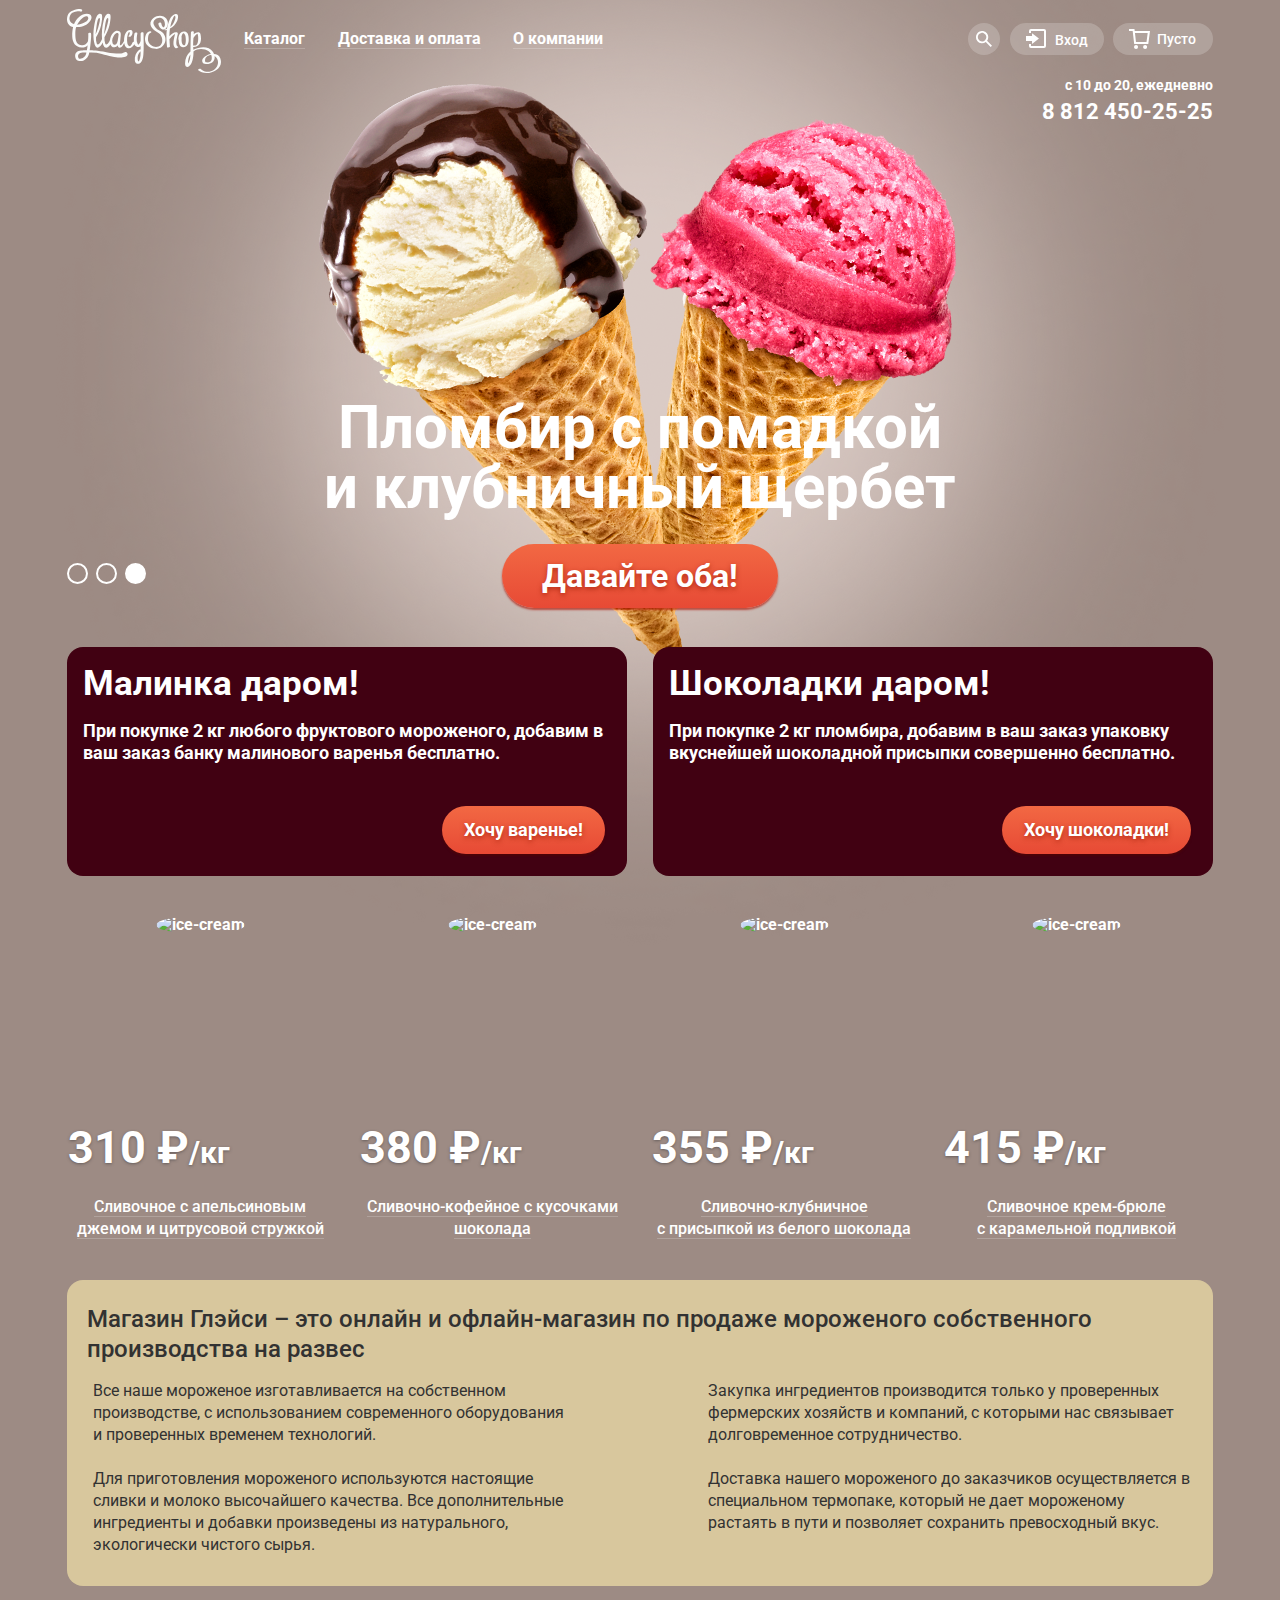
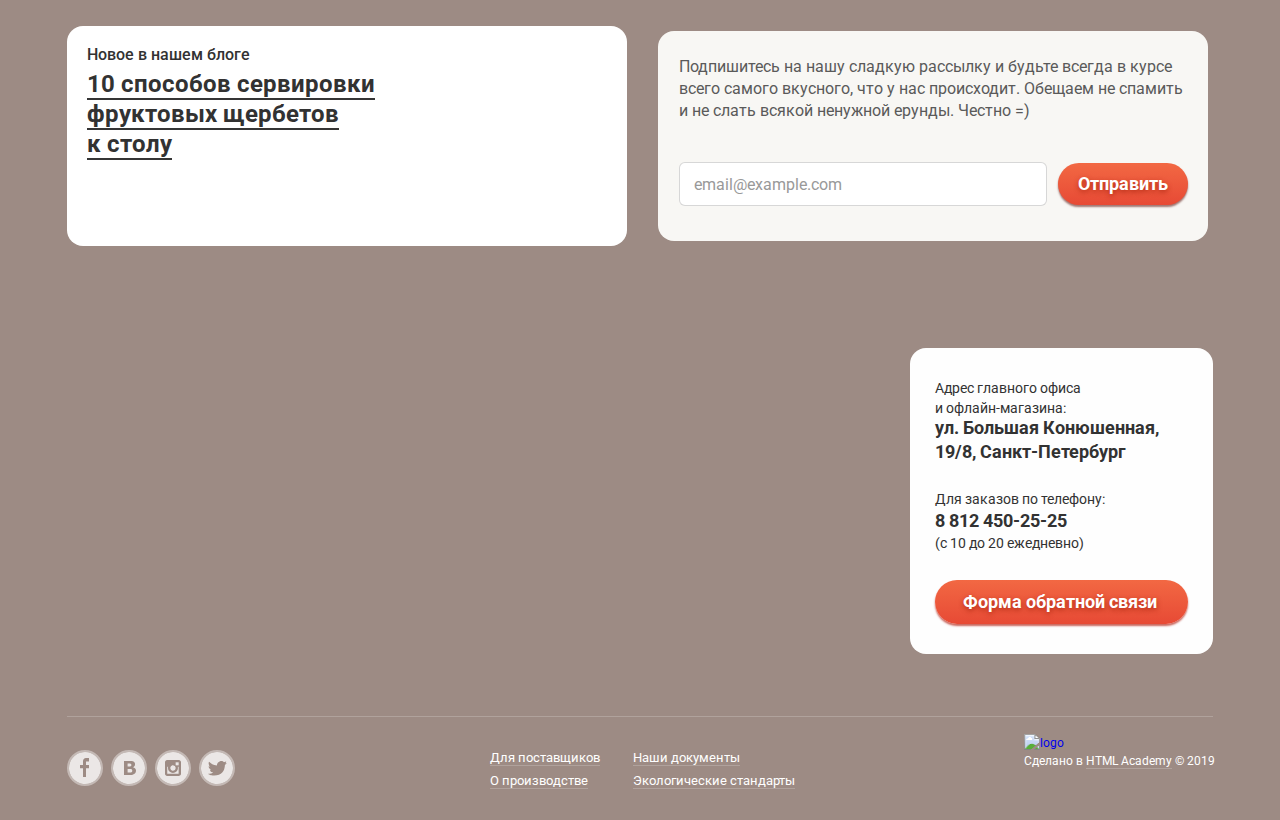
==== commit fd07202f: "Исправил замечания наставника" ====
--- a/index.html
+++ b/index.html
@@ -4,8 +4,8 @@
     <meta charset="utf-8">
     <title>HTML Academy: Глейси</title>
     <link href="https://fonts.googleapis.com/css2?family=Roboto:wght@400;500;700&display=swap" rel="stylesheet">
-    <link rel="stylesheet" href="css/normalize.css">
-    <link rel="stylesheet" href="css/style.css">
+    <link rel="stylesheet" href="css/min-normalize.css">
+    <link rel="stylesheet" href="css/min-style.css">
     <link rel="preload" href="img/ice-cream1.png" as="image">
     <link rel="preload" href="img/ice-cream2.png" as="image">
   </head>
@@ -111,10 +111,10 @@
               <h2>Пломбир с помадкой и&nbsp;клубничный щербет</h2>
               <a href="#" class="btn  btn-large">Давайте оба!</a>
             </div>
-            <div class="slider-btn">
-              <button class="btn-slider"></button>
-              <button class="btn-slider"></button>
-              <button class="btn-slider current-btn"></button>
+            <div class="slider-btn" aria-label="Кнопки для переключения слайдов">
+              <button class="btn-slider" aria-label="Слайд первый"></button>
+              <button class="btn-slider" aria-label="Слайд второй"></button>
+              <button class="btn-slider current-btn" aria-label="Слайд третий"></button>
             </div>
           </section>
           <section class="sentences">
@@ -213,9 +213,9 @@
               <p>Адрес главного офиса и офлайн-магазина:</p>
               <p><strong>ул. Большая Конюшенная, 19/8, Санкт-Петербург</strong></p>
               <p>Для заказов по телефону:</p> 
-              <p><b>8 812 450-25-25</b></p>
+              <p><a href="tel:88124502525"><b>8 812 450-25-25</b></a></p>
               <p>(с 10 до 20 ежедневно)</p>
-              <a href="popap.html" class="btn btn-large block-btn">Форма обратной связи</a>
+              <a href="popup.html" class="btn btn-large block-btn">Форма обратной связи</a>
             </div>
           </div>
         </section>
@@ -223,12 +223,12 @@
       <footer class="footer">
         <div class="wrapper">
           <section>
-            <h4 class="visually-hidden">Соц. сети</h4>
+            <h4 class="visually-hidden">Социальные сети</h4>
             <div class="social">
-                <a href="#" class="social-fb social-hover"></a>
-                <a href="#" class="social-vk social-hover"></a>
-                <a href="#" class="social-inst social-hover"></a>
-                <a href="#" class="social-twit social-hover"></a>
+              <a href="#" class="social-fb social-hover" aria-label="Фейсбук"></a>
+              <a href="#" class="social-vk social-hover" aria-label="Вконтакте"></a>
+              <a href="#" class="social-inst social-hover" aria-label="Инстаграм"></a>
+              <a href="#" class="social-twit social-hover" aria-label="Твиттер"></a>
             </div>
           </section>
           <section class="footer-navigation">
@@ -247,25 +247,24 @@
         </div>
       </footer>
     </div>
-    <div class="bg-color-popap block">
-      <div class="popap block">
-        <form action="https://echo.htmlacademy.ru" class="popap-form" method="GET">
+    <div class="bg-color-popup block">
+      <div class="popup block">
+        <form action="https://echo.htmlacademy.ru" class="popup-form" method="GET">
           <fieldset>
             <legend>Мы обязательно вам ответим!</legend>
             <button class="close" type="button"><span class="visually-hidden">Закрыть</span></button>
             <label>
-              <input type="text" name="popap_full-name" aria-label="Введите свое Имя Фамилию" placeholder="Имя Фамилия">
+              <input type="text" name="popup_full-name" aria-label="Введите свое Имя Фамилию" placeholder="Имя Фамилия">
             </label>
             <label>
-              <input type="email" name="popap_email" aria-label="Введите свой электронную почту" placeholder="email@example.com">
+              <input type="email" name="popup_email" aria-label="Введите свой электронную почту" placeholder="email@example.com">
             </label>
-            <textarea name="popap_textarea" placeholder="В свободной форме"></textarea>
+            <textarea name="popup_textarea" placeholder="В свободной форме"></textarea>
             <button type="submit" class="btn">Отправить</button>
           </fieldset>
         </form>
       </div>
     </div>
-    <script src="js/min-slider.js"></script>
-    <script src="js/min-popap.js"></script>
+    <script src="js/min-script.js"></script>
   </body>
 </html>--- a/css/min-style.css
+++ b/css/min-style.css
@@ -0,0 +1 @@
+@keyframes bounce{0%{transform:translateX(-2000px)}70%{transform:translateX(30px)}90%{transform:translateX(-10px)}to{transform:translateX(0)}}@keyframes shake{0%,to{transform:translateX(0)}10%,30%,50%,70%,90%{transform:translateX(-10px)}20%,40%,60%,80%{transform:translateX(10px)}}:root{--menu-hover: #FBDED7;--menu-active-click: #F6B5A5;--menu-active: #D07058;--placeholder: #999999;--text: #323232;--stub: rgb(216, 199, 157);--mailling: #5A5A5A;--nav-active: #EDEDED;--ababab: #ABABAB;--hover-modal: #E84D37;--hover-a: #FFBC9E;--btn-linear1: #F26843;--btn-linear2: #E74A35;--bg-color1: #849D8F;--bg-color2: #8996A6;--bg-color3: #9D8B84;--bg-color-catalog: #849D8F;--bg-color-silver: #CACAC7;--bg-color-stocks1: #410112;--bg-color-stocks2: #43220D;--bg-color-lane: rgba(248, 247, 244, 0.5);--shadow: #696969;--shadow1: rgba(85, 8, 0, 0.54);--shadow2: rgba(160, 32, 11, 0.76);--shadow3: rgba(172, 16, 0, 0.64);--shadow-hover: #AC1000;--shadow-active: #942718;--shadow-product: rgba(49, 50, 53, 0.5);--border-o2: rgba(50, 50, 50, 0.2);--border-o3: rgba(50, 50, 50, 0.3);--border-b2b2b2: rgba(178, 178, 178, 0.52);--border-blue: rgba(46, 136, 228, 0.52);--border-grey: #D3D3D2;--border-red: rgba(232, 77, 55, 0.3);--border-orange: rgba(255, 188, 158, 0.3);--border-blog: #353535;--black: #000000;--black-o15: rgba(0, 0, 0, 0.15);--black-o3: rgba(0, 0, 0, 0.3);--black-o4: rgba(0, 0, 0, 0.4);--basic-white: #F8F7F4;--dark-white: #FEFEFE;--normal-white: #FFFFFF;--white-o0: rgba(255, 255, 255, 0);--white-o2: rgba(255, 255, 255, 0.2);--white-o3: rgba(255, 255, 255, 0.3);--white-o4: rgba(255, 255, 255, 0.4);--white-o5: rgba(255, 255, 255, 0.5);--white-o7: rgba(255, 255, 255, 0.7);--white-o8: rgba(255, 255, 255, 0.8)}.visually-hidden{position:absolute;width:1px;height:1px;margin:-1px;border:0;padding:0;white-space:nowrap;-webkit-clip-path:inset(100%);clip-path:inset(100%);clip:rect(0 0 0 0);overflow:hidden}*,::after,::before{box-sizing:border-box}::-webkit-input-placeholder{color:var(--placeholder);opacity:1}:-moz-placeholder,::-moz-placeholder{color:var(--placeholder);opacity:1}:-ms-input-placeholder{color:var(--placeholder);opacity:1}body{position:relative;margin:0;padding:0;font-family:"Roboto","Verdana",sans-serif;font-size:16px;font-style:normal;font-weight:700;color:var(--normal-white);background-color:var(--bg-color);min-width:1200px}.bg-color{background-color:var(--bg-color-catalog);background-image:linear-gradient(180deg,var(--white-o2) 0,var(--white-o0) 656px);background-repeat:no-repeat}a{text-decoration:none}img{max-width:100%;height:auto}.wrapper,.wrapper2{padding-top:9px;width:1146px;margin:0 auto}.container{display:-ms-grid;display:grid;-ms-grid-columns:-webkit-max-content 1fr 259px;-ms-grid-columns:max-content 1fr 259px;grid-template-columns:-webkit-max-content 1fr 259px;grid-template-columns:max-content 1fr 259px}.header-navigation{list-style:none;line-height:18px;padding:0;display:-ms-flexbox;display:flex;-ms-flex-wrap:wrap;flex-wrap:wrap;margin-top:21px;margin-left:10px}.nav-items{margin-right:13px;margin-left:13px;margin-bottom:15px;position:relative}@-moz-document url-prefix(){.nav-items{margin-left:13px}}.nav-items:nth-child(2){margin-right:19px;margin-left:20px}@-moz-document url-prefix(){.nav-items:nth-child(2){margin-right:4px}}.nav-item{border-bottom:1px solid var(--white-o2);color:var(--normal-white)}@-moz-document url-prefix(){.nav-item{margin-right:13px}}.nav-items:hover>.nav-item,.nav-items>.active{border-radius:26px;font-weight:700;font-size:16px;line-height:18px;margin-left:-14px}.nav-items:hover>.nav-item{color:var(--text);padding:6px 13px 5px 14px;margin-right:-13px}@-moz-document url-prefix(){.nav-items:hover>.nav-item:not(.active){margin-right:0}}.nav-items>.active{background-color:var(--hover-modal);padding:6px 15px 5px 14px;margin-right:-15px}.nav-items:hover>.nav-item:not(:active){background-color:var(--normal-white)}.nav-item:active{background-color:var(--nav-active);box-shadow:inset 0 2px 1px var(--shadow)}.header-menu{display:none;position:absolute;z-index:5;width:143px;top:29px;left:-20px;margin:0;padding:0;list-style:none;background-color:var(--normal-white);box-shadow:0 20px 20px var(--black-o4);border-radius:4px}.header-menu>li:first-child>a{display:block;padding-top:11px;padding-left:21px;padding-bottom:8px;color:var(--text);font-weight:700;font-size:14px;line-height:18px}.header-menu>li:first-child::after{content:"";position:absolute;left:6px;right:6px;top:37px;border:.5px solid var(--border-o2)}.header-menu a{display:block;color:var(--text);font-weight:400;font-size:14px;line-height:16px;padding-top:11px;padding-bottom:5px;padding-left:21px}.header-menu>li:last-child>a{padding-bottom:11px}.header-menu>li:hover{background-color:var(--menu-hover)}.header-menu>li:active{background-color:var(--menu-active-click)}.header-menu>.active{background-color:var(--menu-active)}.active a{color:var(--normal-white)}.header-menu>li:last-child{border-radius:0 0 4px 4px}.header-menu>li:first-child{border-radius:4px 4px 0 0}.header-menu::before{left:0}.header-search:hover .form-search,.nav-items:hover>.header-menu{display:block}.header-search{position:relative}.form-search{display:none;position:absolute;z-index:5;top:36px;left:-309px;background-color:var(--basic-white);box-shadow:0 20px 20px var(--black-o4);border-radius:4px;width:341px;height:84px}.form-search::before,.header-menu::before{content:"";background-color:transparent;position:absolute;top:-5px;width:100%;height:5px}.form-search form{padding:20px 15px}.form-search input{width:311px;height:44px;background-color:var(--normal-white);border:1px solid var(--border-grey);border-radius:4px;padding:15px;font-weight:700}.form-search input:hover{border:2px solid var(--border-b2b2b2);padding-left:14px}.form-search input:focus{outline:0;border:2px solid var(--border-blue);padding-left:14px}.form-search input:placeholder-shown{font-weight:400}.header-login{list-style:none;font-weight:500;font-size:14px;line-height:16px;display:-ms-flexbox;display:flex;-ms-flex-pack:end;justify-content:flex-end;padding:0}.search{padding:8px 8px 6px}.search svg{margin-bottom:3px}.box:hover path,.header-in-out:hover path,.header-search:hover path{fill:var(--text)}.header-in-out:hover .exit,.header-pay:hover .box,.header-search:hover .search{background-color:var(--normal-white);color:var(--text)}.box,.exit,.search{display:-ms-flexbox;display:flex;-ms-flex-align:center;align-items:center;height:32px;background-color:var(--white-o2);border-radius:20px;color:var(--normal-white)}.exit{padding:6px 16px 7px;vertical-align:middle}.exit span{margin-top:2px}.exit svg{margin-right:9px}.box{padding:6px 17px 7px 16px}.box svg{margin-right:7px}.box-full,.form-in-out input{background-color:var(--normal-white)}.box-full{display:-ms-flexbox;display:flex;-ms-flex-align:center;align-items:center;height:32px;border-radius:20px;padding:6px 21px 7px 16px;color:var(--text)}.box-full span{margin-top:3px;margin-right:-4px;width:max-content}.box-full svg{margin-right:6px}.header-in-out{margin-left:10px;position:relative}.form-in-out{display:none;position:absolute;top:36px;left:-184px;z-index:5;width:277px;height:214px;background-color:var(--basic-white);box-shadow:0 20px 20px var(--black-o4);border-radius:4px;padding:20px 16px 22px 19px}.form-in-out input{width:241px;height:44px;border:1px solid var(--border-grey);border-radius:4px;margin-bottom:20px;padding:15px;font-weight:700}.form-in-out input:hover{border:2px solid var(--border-b2b2b2);padding-left:14px}.form-in-out input:focus{outline:0;border:2px solid var(--border-blue);padding-left:14px}.form-in-out input:placeholder-shown{font-weight:400}.form-in-out button{border:0;padding:15px 26px;font-weight:700;font-size:18px;line-height:16px}.btn-exit-form{display:-ms-flexbox;display:flex;-ms-flex-pack:justify;justify-content:space-between;-ms-flex-align:center;align-items:center}.btn-exit-form div{width:119px}.btn-exit-form a{display:inline-block;vertical-align:middle;line-height:15px;border-bottom:1px solid var(--border-o3);margin-bottom:4px}.btn-exit-form a:hover{color:var(--hover-modal);border-bottom:1px solid var(--border-red)}.box-table::before,.form-in-out::before{content:"";background-color:transparent;position:absolute;top:-5px;left:0;width:100%;height:5px}.header-in-out:hover .form-in-out,.header-pay:hover .box-table{display:block}.header-pay{position:relative;margin-left:9px}.box-table,.btn-exit-form a{color:var(--text);font-weight:400;font-size:13px}.box-table{display:none;position:absolute;z-index:5;top:36px;left:-421px;width:539px;min-height:242px;background-color:var(--basic-white);box-shadow:0 20px 20px var(--black-o4);border-radius:4px;line-height:16px;padding:2px 14px 17px 15px}.box-table tr:last-child{position:relative;display:-ms-flexbox;display:flex;-ms-flex-wrap:wrap;flex-wrap:wrap;-ms-flex-pack:end;justify-content:flex-end;width:510px}.box-table tr:last-child::before{content:"";position:absolute;width:100%;height:1px;background-color:var(--bg-color-silver);left:0}.box-table div{width:100%}.box-table .btn{padding:14px 15px;margin-right:2px;font-weight:700;font-size:18px;line-height:16px}.box-table tr:not(:last-child){display:-ms-flexbox;display:flex;-ms-flex-pack:start;justify-content:flex-start;min-width:464px;margin-top:17px;margin-bottom:15px}.table-btn{padding-top:7px;padding-left:3px;border:0;background-color:transparent}.table-btn::before{content:url(../img/x.svg);cursor:pointer}.table-img img{border-radius:50%;margin-top:-3px;margin-left:1px}.table-name{margin-left:11px;padding-top:7px;width:220px;vertical-align:top}.table-name a{color:var(--text)}.table-name a:hover{color:var(--hover-modal)}.table-price{color:var(--black);margin-left:27px;margin-top:6px}.table-price span{color:var(--ababab)}.table-finish-price{margin-top:6px;margin-left:24px}.table-total-price{font-weight:700;font-size:15px;line-height:16px;margin:16px 3px 14px 287px}.time{min-height:45px;-ms-grid-column-span:-1;grid-column-end:-1;display:-ms-flexbox;display:flex;-ms-flex-wrap:wrap;flex-wrap:wrap;-ms-flex-pack:end;justify-content:flex-end;margin-top:-2px}.finding,.time p{font-size:14px;line-height:16px}.time p{margin:0 0 7px}.time a{font-size:22px;line-height:24px}.finding{min-height:20px;width:267px;margin-bottom:-2px;font-weight:400}.find a,.find li::before,.time a{color:var(--normal-white)}.find a[href]:hover{color:var(--hover-a);border-bottom:1px solid var(--border-orange)}.find{display:-ms-flexbox;display:flex;list-style:none;padding:0;margin:-34px 0 0}.find li::before{content:"»";margin-left:8px;margin-right:8px}.find li:first-child::before{content:none}.find a[href]{border-bottom:1px solid var(--white-o2)}.bg-image{background-repeat:no-repeat;background-position:top center;transition:background-image .5s ease,background-color .5s ease}.image1{background-image:url(../img/ice-cream3.png);background-color:var(--bg-color1)}.image2{background-image:url(../img/ice-cream2.png);background-color:var(--bg-color2)}.image3{background-image:url(../img/ice-cream1.png);background-color:var(--bg-color3)}.slider{position:relative;padding-top:265px}.slide{text-align:center;width:670px;margin:0 auto;display:none}.slide-current{display:block}.slider a{font-size:32px;line-height:44px}.slider h2{font-size:60px;line-height:60px;text-align:center;margin:0 0 26px}.slider-btn{position:absolute;bottom:24px;width:79px;display:-ms-flexbox;display:flex;-ms-flex-pack:justify;justify-content:space-between}.btn-slider{display:inline-block;vertical-align:top;width:21px;height:21px;background-color:transparent;border:2px solid var(--normal-white);border-radius:50%;cursor:pointer}.btn-slider:not(.current-btn):hover{background-color:var(--white-o4)}.btn-slider:not(.current-btn):active{background-color:var(--normal-white)}.btn-slider:last-child{margin-right:0}.current-btn{background-color:var(--normal-white);cursor:default}.btn,.btn-large{border-radius:70px}.btn{display:inline-block;vertical-align:middle;text-decoration:none;font-weight:700;background-image:linear-gradient(180deg,var(--btn-linear1) 0%,var(--btn-linear2) 100%);box-shadow:0 2px 2px var(--shadow1);color:var(--normal-white);text-shadow:0 2px 5px var(--shadow2)}.btn:hover{background-image:linear-gradient(0deg,var(--white-o2),var(--white-o2)),linear-gradient(180deg,var(--btn-linear1) 0%,var(--btn-linear2) 100%);box-shadow:0 1px 2px var(--shadow-hover)}.btn:active{background-image:linear-gradient(0deg,rgba(0,0,0,.07),rgba(0,0,0,.07)),linear-gradient(180deg,var(--btn-linear1) 0%,var(--btn-linear2) 100%);box-shadow:inset 0 2px 2px var(--shadow-active)}.btn-large{box-shadow:0 2px 2px var(--shadow3)}.btn-large:hover{box-shadow:0 2px 2px var(--shadow-hover)}.btn-large:active{box-shadow:inset 0 2px 2px var(--shadow-active)}.stocks{margin-top:39px;margin-bottom:40px;display:-ms-grid;display:grid;-ms-grid-columns:1fr 26px 1fr;grid-template-columns:1fr 1fr;grid-gap:26px;-ms-flex-align:start;align-items:start}.slider .btn-large{padding:10px 40px}.stocks h3{font-size:35px;line-height:41px;margin:0 0 -5px}.stocks p{font-size:18px;line-height:22px;margin:0}.stock1,.stock2{padding:16px 22px 22px 16px;position:relative}.stock1{background-color:var(--bg-color-stocks1);background-image:url(../img/raspberry.jpg);background-size:cover;background-repeat:no-repeat;border-radius:16px;width:560px;min-height:229px}.stock{display:-ms-flexbox;display:flex;-ms-flex-wrap:wrap;flex-wrap:wrap}.stocks a{-ms-flex-item-align:end;align-self:flex-end;margin-left:auto;padding:12px 22px;font-weight:700;font-size:18px;line-height:24px}.stock2{background-color:var(--bg-color-stocks1);background-image:url(../img/chocolate.jpg);background-size:cover;background-repeat:no-repeat;border-radius:16px;width:560px;min-height:229px}.products,.sorting form{display:-ms-flexbox;display:flex;-ms-flex-wrap:wrap;flex-wrap:wrap}.product{position:relative;height:267px}.product img{border-radius:50%}.product p{position:absolute;bottom:0;left:1px;margin:0 0 13px;font-size:45px;line-height:45px;text-shadow:0 1px 3px var(--shadow-product)}.product span{font-size:30px;line-height:35px}.product-hover h4{width:266px;margin:13px auto 11px}.product-name{font-weight:500;font-size:16px;line-height:22px;border-bottom:1px solid var(--white-o2);color:var(--normal-white)}.product-name:hover{color:var(--hover-a);border-bottom:1px solid var(--border-orange)}.product-hover .btn{content:"";display:none;position:absolute;font-size:18px;line-height:24px;width:200px;height:44px;padding:10px 16px;left:0;right:0;margin:auto}.footer-navigation a:hover::before,.product-hover:hover .btn,.product-hover:hover::before{display:block}.product-hover{position:relative;z-index:2;vertical-align:top;text-align:center;margin-bottom:25px;margin-right:26px}.product-hover:nth-child(4n){margin-right:0}.product-hover::before{content:"";position:absolute;z-index:-1;width:293px;min-height:calc(100% + 65px);background-color:var(--white-o3);border-radius:5px;display:none;box-shadow:0 20px 30px var(--black-o15);top:-5px;left:-13px}.product-hover:hover{position:relative;z-index:4}.hit-product::before{content:url(../img/hit.png);position:absolute;top:0;left:0}.advantages{position:relative;background-image:url(../img/pattern.jpg);background-color:var(--stub);min-height:306px;border-radius:16px;color:var(--text);padding:23px 23px 23px 18px;margin-top:4px}.advantages h2{font-weight:500;font-size:24px;line-height:30px;margin:1px 0 0 2px}.advantages-flex p,.blog h3{font-size:16px;line-height:22px}.advantages-flex p{font-weight:400;margin:16px 0 6px;width:calc(540px - 58px)}.advantage,.advantages-flex,.news{display:-ms-flexbox;display:flex}.advantage1::before{margin-right:6px;margin-top:7px;margin-left:2px;content:url(../img/ice-cream-icon.svg)}.advantage2::before,.advantage3::before{margin-right:6px;margin-top:7px;content:url(../img/cow-icon.svg)}.advantage3::before{margin-left:2px;content:url(../img/leaf-icon.svg)}.advantage4::before{margin-right:6px;margin-top:7px;content:url(../img/temp-icon.svg)}.advantages-flex,.news{-ms-flex-pack:justify;justify-content:space-between}.advantages-flex{-ms-flex-wrap:wrap;flex-wrap:wrap}.news{-ms-flex-align:start;align-items:flex-start;margin-top:40px}.blog,.mailing-bg{border-radius:16px;width:560px;min-height:220px}.blog,.blog a{color:var(--text)}.blog{background-image:url(../img/strawberry.jpg);background-color:var(--normal-white);background-repeat:no-repeat;background-size:cover;padding:18px 250px 18px 20px}.blog h3{margin:0 0 3px;font-weight:500}.blog a{border-bottom:2px solid var(--border-blog);font-size:24px;line-height:30px}.blog a:hover{color:var(--hover-modal);border-bottom:2px solid var(--border-orange)}.mailing-bg{background-image:url(../img/bg-mail.jpg);background-repeat:repeat}.mailing{background-color:var(--basic-white);margin:5px;border-radius:16px;background-repeat:no-repeat;color:var(--mailling);padding:25px 16px 35px 21px;font-weight:400;font-size:16px;line-height:22px;width:550px;min-height:210px}.mailing p{margin:0 0 40px}.mailing .btn{padding-top:9px;padding-bottom:9px;border:0;color:var(--normal-white);margin-left:7px;width:130px;font-weight:700;font-size:18px;line-height:24px}.mailing label{display:inline-block;vertical-align:middle}.mailing input{width:368px;height:44px;border-radius:6px;border:1px solid var(--border-b2b2b2);padding-left:14px;font-weight:700}.mailing input:hover{border:2px solid var(--border-b2b2b2);padding-left:13px}.mailing input:focus{outline:0;border:2px solid var(--border-blue);padding-left:13px}.mailing input:placeholder-shown{font-weight:400}.contacts{min-height:430px;margin-top:40px}.contacts,.contacts .wrapper{position:relative}.contact-map{background-image:url(../img/map.png);background-repeat:no-repeat;background-position:center;position:absolute;height:100%;width:100%}.contact-adress{background-color:var(--dark-white);font-weight:400;font-size:14px;line-height:20px;color:var(--text);width:303px;min-height:306px;border-radius:16px;position:absolute;padding:31px 30px 30px 25px;right:0;top:62px}.contact-adress p,.html-academy p{margin:0}.contact-adress p:first-child{margin-top:-1px;margin-bottom:-2px;padding-right:100px}.contact-adress p:nth-child(3){margin-top:25px}.contact-adress a,.contact-adress b,.contact-adress strong{font-weight:700;font-size:18px;line-height:24px}.contact-adress a{padding:10px 28px;width:253px;margin-top:27px}.contact-adress p a{color:var(--text);padding:0}.footer{min-height:103px}.footer .wrapper,.social{display:-ms-flexbox;display:flex}.footer .wrapper{-ms-flex-pack:justify;justify-content:space-between;-ms-flex-align:center;align-items:center;border-top:1px solid var(--white-o2);height:100%;padding:18px 0 25px}.social{-ms-flex-wrap:wrap;flex-wrap:wrap;max-width:168px;margin-top:13px}.social-hover{border:2px solid var(--white-o5);border-radius:50%;margin-right:8px;margin-bottom:8px;opacity:.8;height:36px}.social-hover:nth-child(4n){margin-right:0}.social-hover:active{border:2px solid var(--white-o7)}.social-hover:hover{opacity:1}.social-fb::before{content:url(../img/facebook.svg)}.social-vk::before{content:url(../img/vk.svg)}.social-inst::before{content:url(../img/inst.svg)}.social-twit::before{content:url(../img/twitter.svg)}.footer-navigation ul{position:relative;left:24px;padding:0;list-style:none;display:-ms-flexbox;display:flex;-ms-flex-wrap:wrap;flex-wrap:wrap;margin:14px 0 0}.footer-navigation li{min-width:143px;margin-bottom:5px;position:relative}.footer-navigation a{border-bottom:1px solid var(--white-o2);color:var(--normal-white)}.footer-navigation{max-width:328px;font-weight:400;font-size:13px;line-height:18px}.footer-navigation a::before{content:url(../img/heart.svg);position:absolute;top:2px;left:-21px;display:none}.footer-navigation li:hover{font-weight:700}.html-academy{font-weight:400;font-size:12px;line-height:18px;height:60px;width:191px;margin-top:-2px;margin-right:-2px}.html-academy a:last-child{color:var(--normal-white);border-bottom:1px solid var(--white-o2)}.html-academy a:last-child:hover{color:var(--hover-a);border-bottom:1px solid var(--border-orange)}.block{display:none}.bg-color-popup,.popup{position:fixed;top:0;left:0;right:0;bottom:0;background-color:var(--black-o3);z-index:7}.popup{margin:auto;z-index:10;width:476px;height:max-content;background-color:var(--basic-white);border-radius:6px;color:var(--text);padding:15px 25px 24px 23px;animation:bounce .6s}.popupError{animation:shake .6s}.popup-form fieldset{position:relative;border:0;padding:0;margin:0}.popup-form .close{position:absolute;right:-9px;top:0;width:18px;height:18px;background-image:url(../img/x-popup.svg);border:0;background-color:transparent;background-repeat:no-repeat;cursor:pointer}@-moz-document url-prefix(){.popup-form .close{top:-49px}}.popup-form legend{font-weight:500;font-size:24px;line-height:28px;margin-bottom:20px}.popup-form input{width:267px;height:44px;background:var(--normal-white);border:1px solid var(--border-b2b2b2);border-radius:4px;padding:15px;margin-bottom:20px;font-weight:700}.popup-form input:hover{border:2px solid var(--border-b2b2b2);padding-left:14px}.popup-form input:focus{outline:0;border:2px solid var(--border-blue);padding-left:14px}.popup-form textarea{width:428px;height:154px;background-color:var(--normal-white);border:1px solid var(--border-b2b2b2);border-radius:4px;resize:none;padding:15px;margin-bottom:20px;font-weight:700}.popup-form input:placeholder-shown,.popup-form textarea:placeholder-shown{font-weight:400}.popup-form textarea:hover{border:2px solid var(--border-b2b2b2);padding-top:14px;padding-left:14px}.popup-form textarea:focus{outline:0;border:2px solid var(--border-blue);padding-top:14px;padding-left:14px}.popup-form .btn{border:0;padding:12px 24px;font-weight:700;font-size:18px;line-height:24px;margin-left:290px}.main-title{font-size:35px;line-height:41px;margin:0 0 27px}.sorting{max-width:870px;min-height:130px;margin-bottom:18px}.filter{position:relative;border:0;padding:0;margin:0 14px 13px 0}.filter ul{margin:0;display:-ms-flexbox;display:flex;-ms-flex-wrap:wrap;flex-wrap:wrap}.filter li{list-style:none;font-weight:500;font-size:16px;line-height:18px}.filter legend{font-weight:500;font-size:14px;line-height:16px;margin-bottom:6px;margin-left:16px}.filter-fillers legend{margin-bottom:9px}.filter-range,.filter-sort1{margin-right:15px}.filter option{padding:0;color:var(--text)}.filter input{margin-right:11px}.filter:nth-child(2) legend{margin-left:17px}.sort1{background-color:var(--white-o2);border-radius:20px;color:var(--normal-white);font-weight:500;font-size:16px;line-height:18px;border:0;padding-left:16px;padding-top:6px;padding-bottom:9px;width:196px;min-height:36px;-webkit-appearance:none;-moz-appearance:none;appearance:none}.sorts:hover .sort1{color:var(--text)}.sort-svg{position:absolute;top:35px;right:15px}@-moz-document url-prefix(){.sort-svg{top:14px}}.sorts:hover .sort-svg-path{fill:var(--text)}.lane,.range{position:relative}.range{padding:17px 21px;background-color:var(--white-o2);border-radius:20px;height:36px}.lane{height:2px;width:176px;background-color:var(--bg-color-lane)}.lane2{background-color:var(--basic-white);width:60%;margin-left:20%;height:2px}.circle1,.circle2{border:0;height:20px;width:20px;background-color:var(--normal-white);border-radius:50%;position:absolute;top:-9px;margin-left:-10px;left:20%;cursor:pointer}.circle2{left:80%}.circle1:hover,.circle2:hover{height:22px;width:22px;top:-10px;margin-left:-11px}.circle1::before,.circle2::before{content:"";position:absolute;z-index:5;height:4px;width:4px;background-color:var(--ababab);border-radius:50%;top:50%;left:50%;-ms-transform:translate(-50%,-50%);transform:translate(-50%,-50%)}input[type=number]{-moz-appearance:textfield}input::-webkit-inner-spin-button,input::-webkit-outer-spin-button{-webkit-appearance:none}.price-controls{font-weight:500;font-size:14px;line-height:16px;position:absolute;top:0;left:57px}@-moz-document url-prefix(){.price-controls{top:-23px}}.price-controls input{color:var(--normal-white);background-color:transparent;border:0;width:27px;margin:0}.min-price::after{content:"–"}.richness{background-color:var(--white-o2);padding:2px 18px 7px 14px;border-radius:20px;display:inline-block;vertical-align:middle;width:426px}.richness li{padding-top:5px}.richness li:not(:last-child){margin-right:19px}.fat-checkbox{position:relative}input[type=radio]+.fat-checkbox::before{content:"";display:inline-block;border:4px solid var(--white-o8);background-color:transparent;border-radius:50%;height:22px;width:22px;vertical-align:middle;margin-right:11px}input[type=radio]+.fat-checkbox:hover::before{content:"";border:4px solid var(--normal-white)}input[type=radio]:disabled+.fat-checkbox::before{content:"";border:4px solid var(--white-o4)}input[type=radio]+.fat-checkbox::after{content:"";height:8px;width:8px;background-color:var(--white-o8);border-radius:50%;position:absolute;left:7px;top:7px;display:none;vertical-align:middle}input[type=radio]+.fat-checkbox:hover::after{background-color:var(--normal-white)}input[type=radio]:disabled+.fat-checkbox::after{background-color:var(--white-o4)}input[type=radio]:checked+.fat-checkbox::after{display:inline-block;vertical-align:middle}input[type=radio]:focus+.fat-checkbox::after,input[type=radio]:focus+.fat-checkbox::before{content:"";border:4px solid var(--normal-white)}.fillers{min-height:36px;background-color:var(--white-o2);padding:1px 20px 8px 16px;border-radius:18px;width:712px}.fillers li{margin-right:21px;padding-top:7px}.fillers li:nth-child(2){margin-right:22px}.fillers li:nth-child(3){margin-right:27px}.fillers li:nth-child(4){margin-right:22px}.fillers li:last-child{margin-right:0}.filter-fat{margin-right:0}.filter-submit{width:144px;min-height:36px;background-color:var(--white-o2);border:2px solid var(--normal-white);border-radius:20px;color:var(--normal-white);margin-top:auto;margin-bottom:13px;cursor:pointer;font-weight:500;font-size:16px;line-height:18px}.filter-submit:hover{background-color:var(--normal-white);color:var(--text)}.filter-submit:active{box-shadow:inset 0 2px 1px var(--shadow);border:0}.filter-checkbox{position:relative;padding-left:32px}input[type=checkbox]:not(:checked)+.filter-checkbox::before{content:"";background-image:url(../img/checkbox-off.svg);background-repeat:no-repeat;position:absolute;top:0;left:0;height:20px;width:22px;opacity:.8}input[type=checkbox]:checked+.filter-checkbox::before{content:"";background-image:url(../img/checkbox-on.svg);background-repeat:no-repeat;position:absolute;top:0;left:0;height:20px;width:24px;opacity:.8}input[type=checkbox]:checked+.filter-checkbox:hover::before,input[type=checkbox]:not(:checked)+.filter-checkbox:hover::before{content:"";opacity:1}input[type=checkbox]:checked:disabled+.filter-checkbox::before,input[type=checkbox]:not(:checked):disabled+.filter-checkbox::before{content:"";opacity:.4}input[type=checkbox]:focus+.filter-checkbox::before{content:"";opacity:1}.pages-swich{display:-ms-flexbox;display:flex;-ms-flex-pack:justify;justify-content:space-between;margin-top:31px;margin-bottom:30px;margin-left:auto;width:-webkit-min-content;width:-moz-min-content;width:min-content}.pages-swich a:not(:first-child):not(:last-child){color:var(--normal-white);font-weight:500;font-size:16px;line-height:18px;margin-right:4px;display:inline-block;vertical-align:middle;width:26px;height:26px;padding:5px 9px}.pages-swich a:hover:not(:first-child):not(:last-child){background-color:var(--white-o2);border-radius:50%}.pages-swich a:active:not(:first-child):not(:last-child),.pages-swich a:not([href]):not(:first-child):not(:last-child){background-color:var(--normal-white);border-radius:50%;color:var(--text)}.arrow-left,.arrow-right{display:inline-block;vertical-align:middle;width:9px;height:9px;padding:3px 4px;margin-top:7px}.arrow-left{border-top:1px solid var(--white-o2);border-left:1px solid var(--white-o2);-ms-transform:rotate(-45deg);transform:rotate(-45deg);margin-right:11px}.arrow-right{border-top:1px solid var(--normal-white);border-right:1px solid var(--normal-white);-ms-transform:rotate(45deg);transform:rotate(45deg);margin-left:12px}